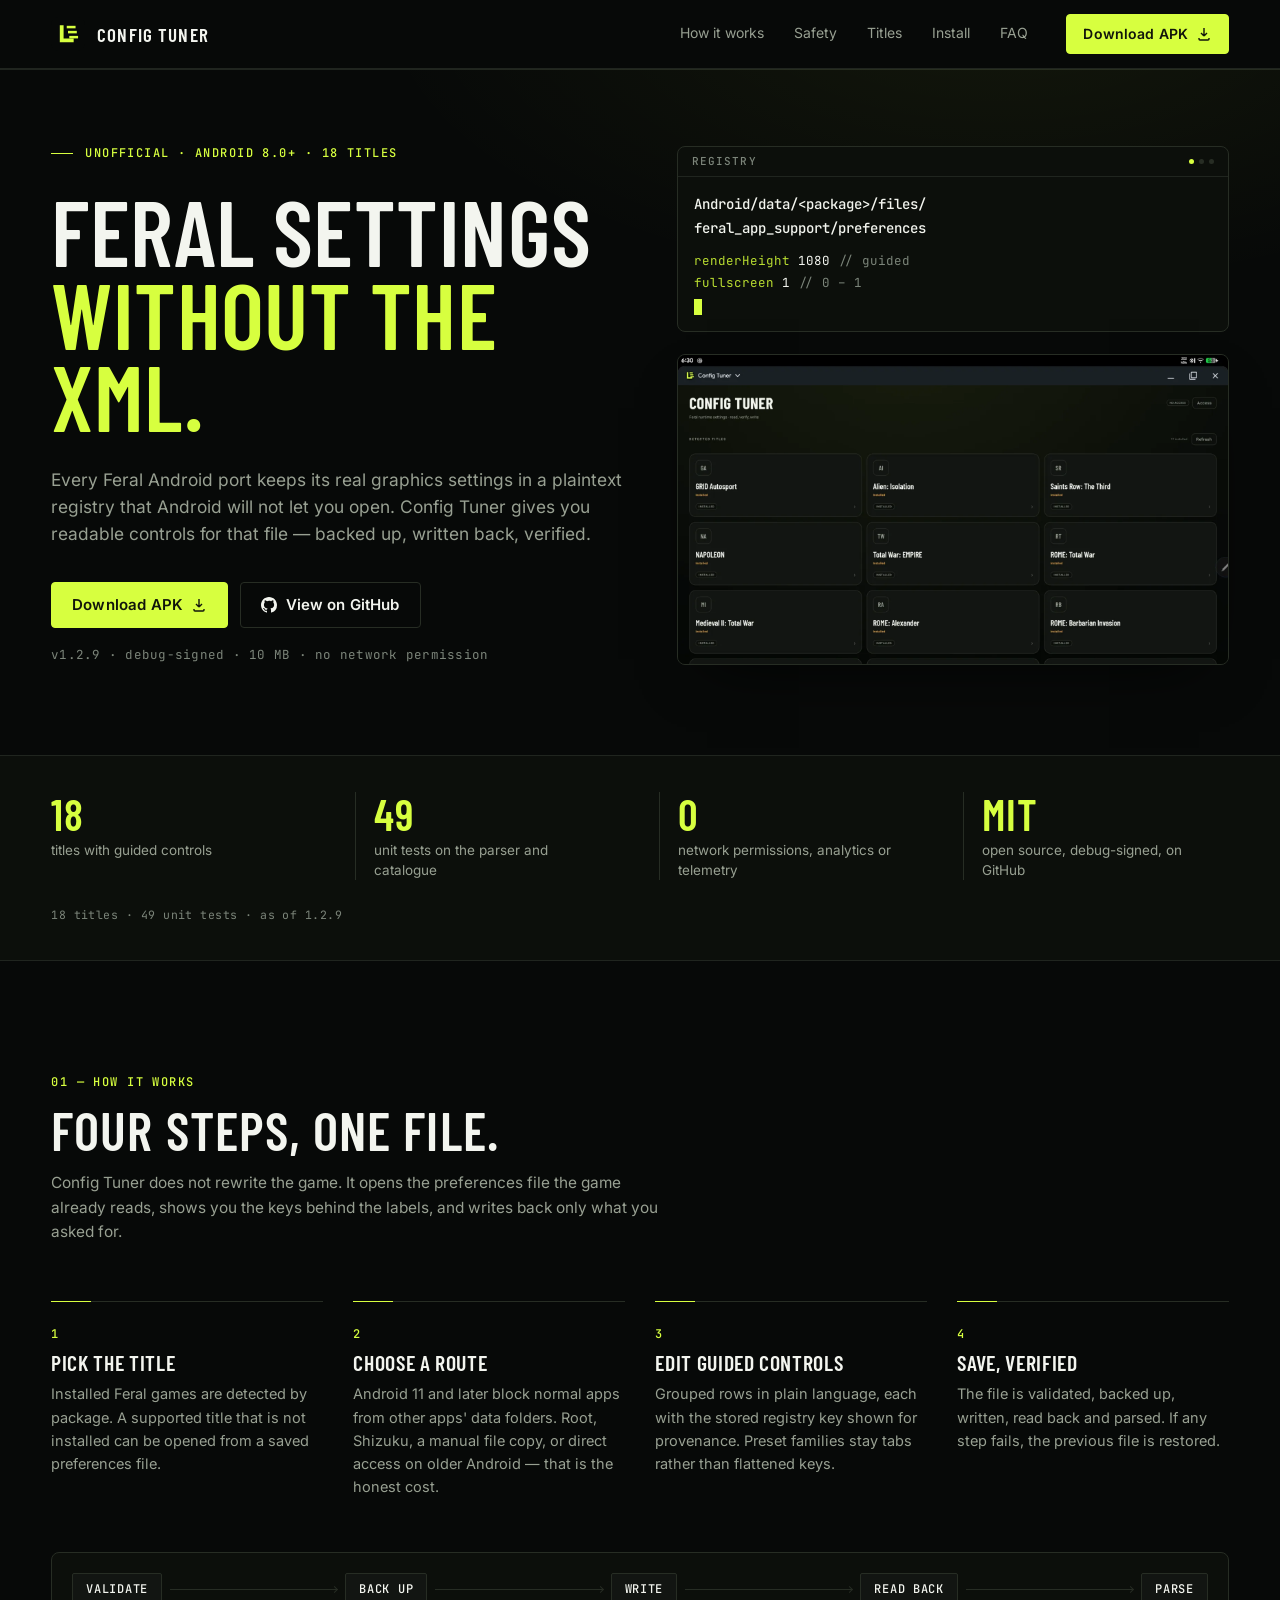
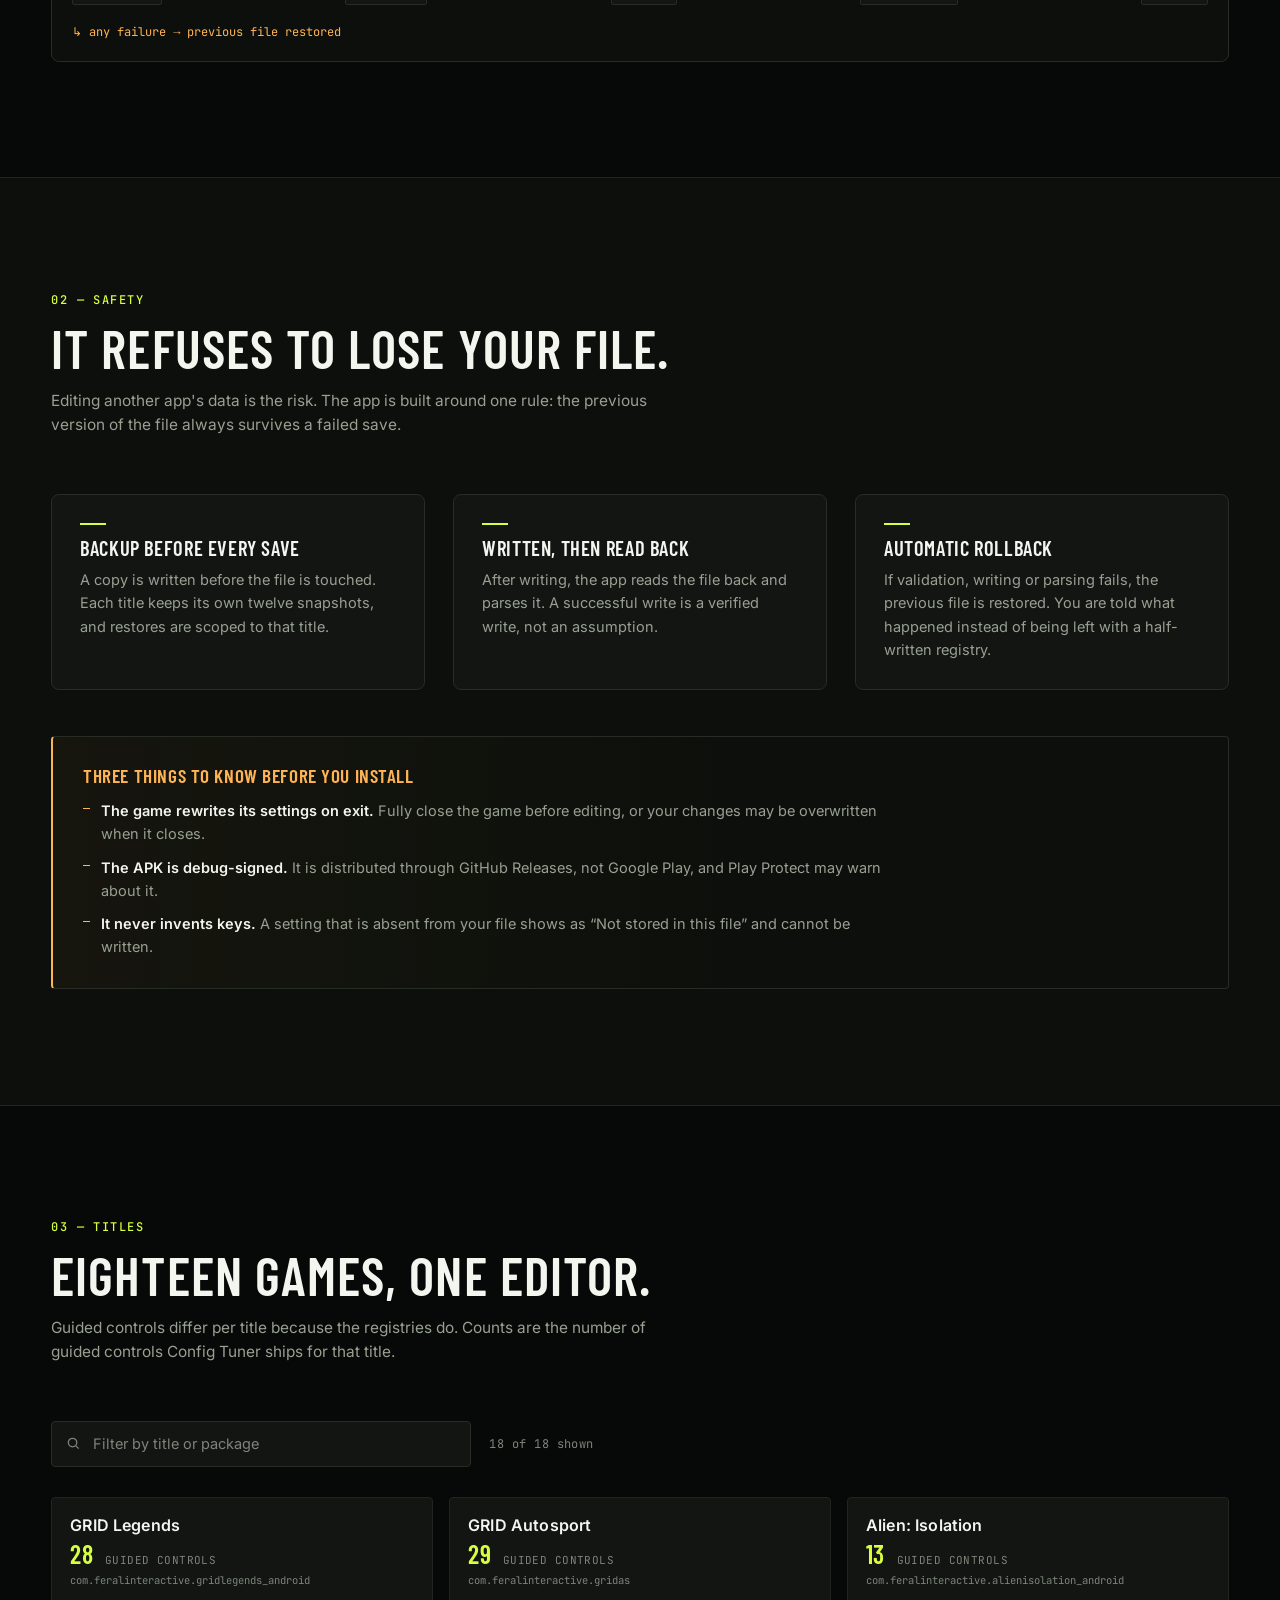
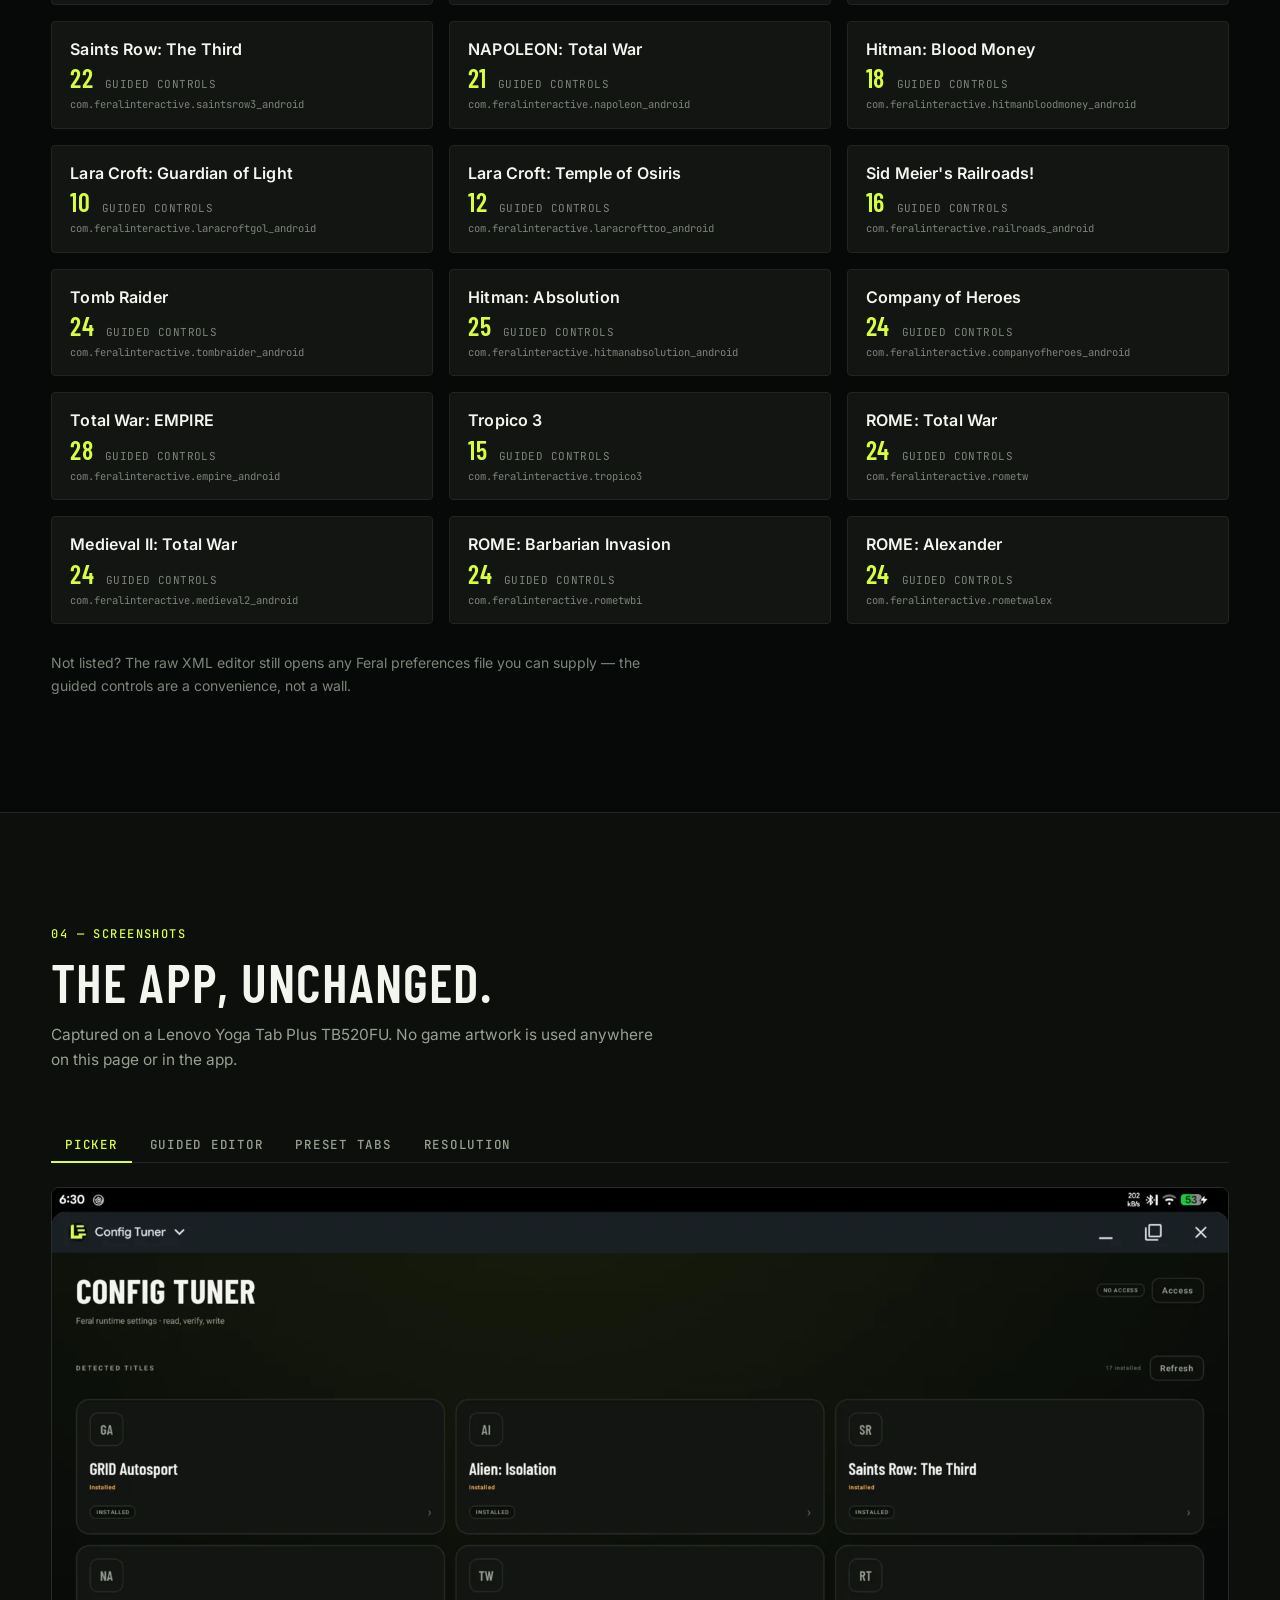
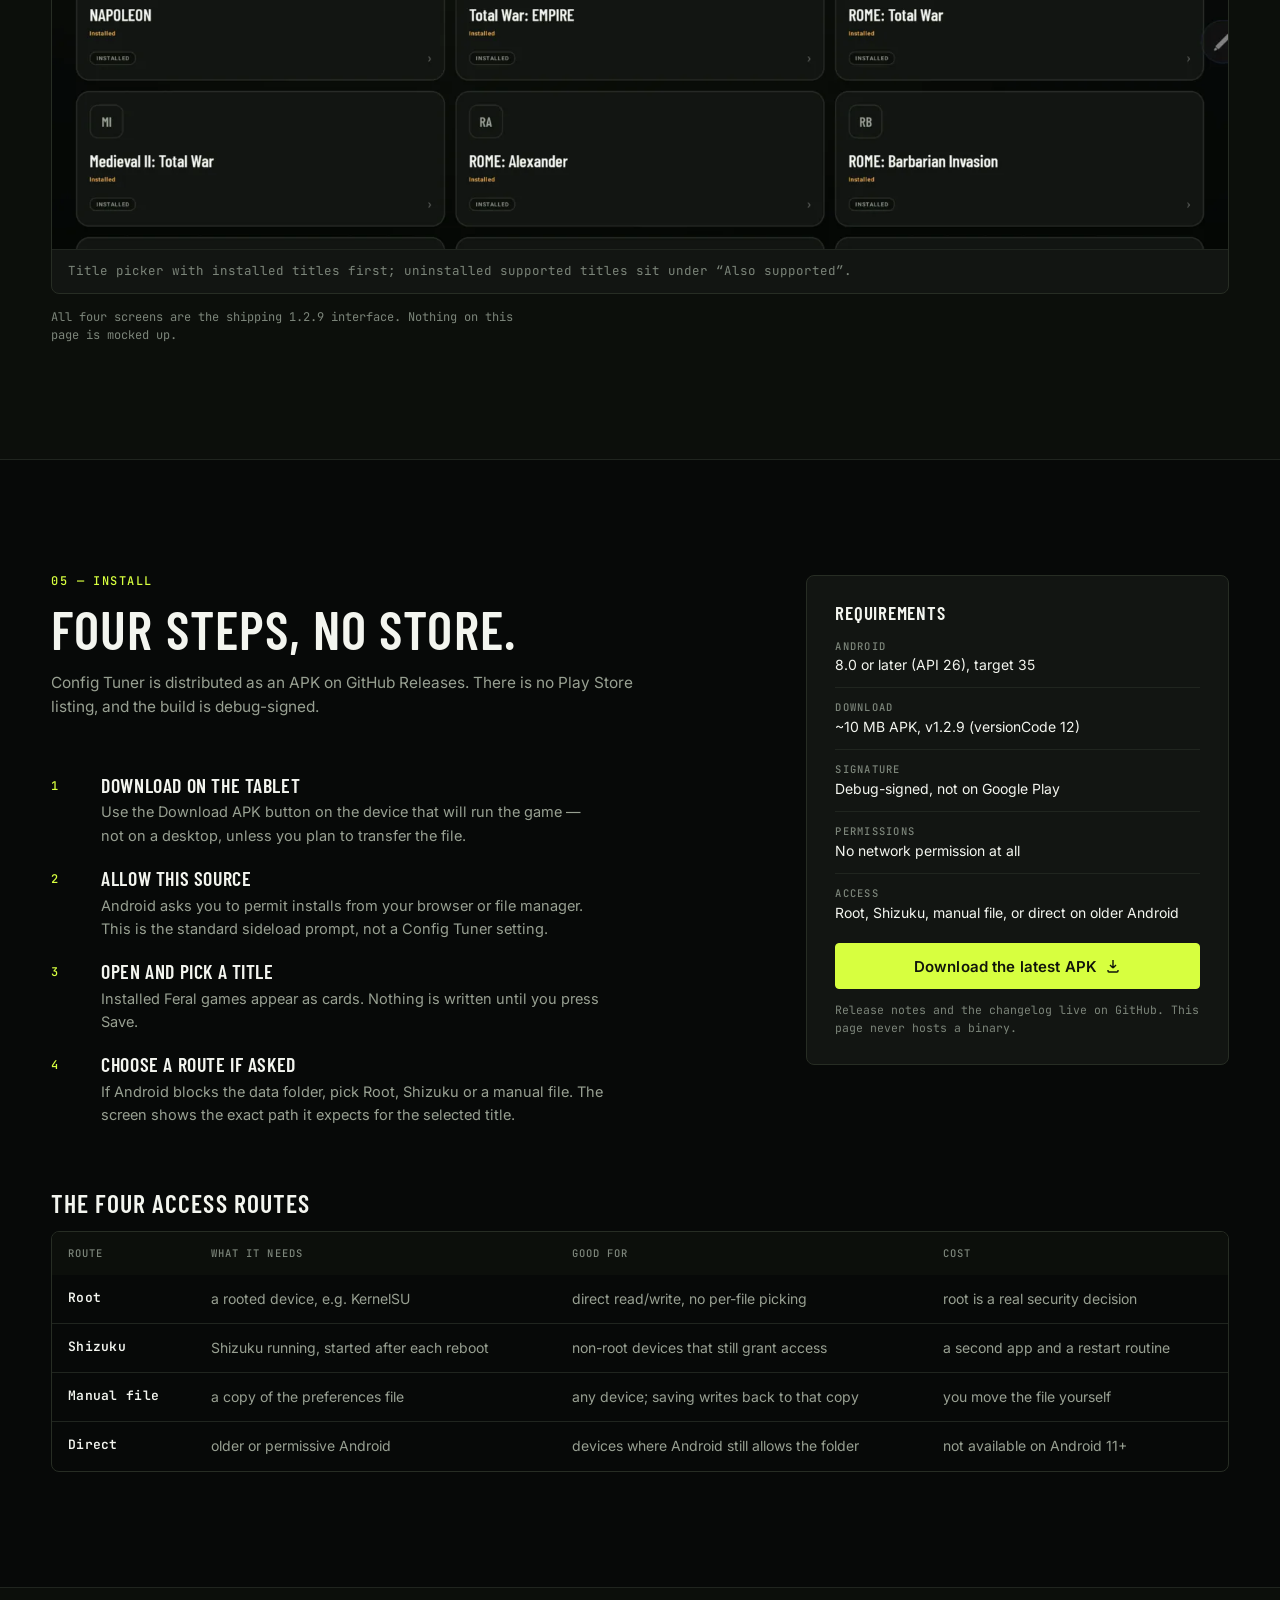
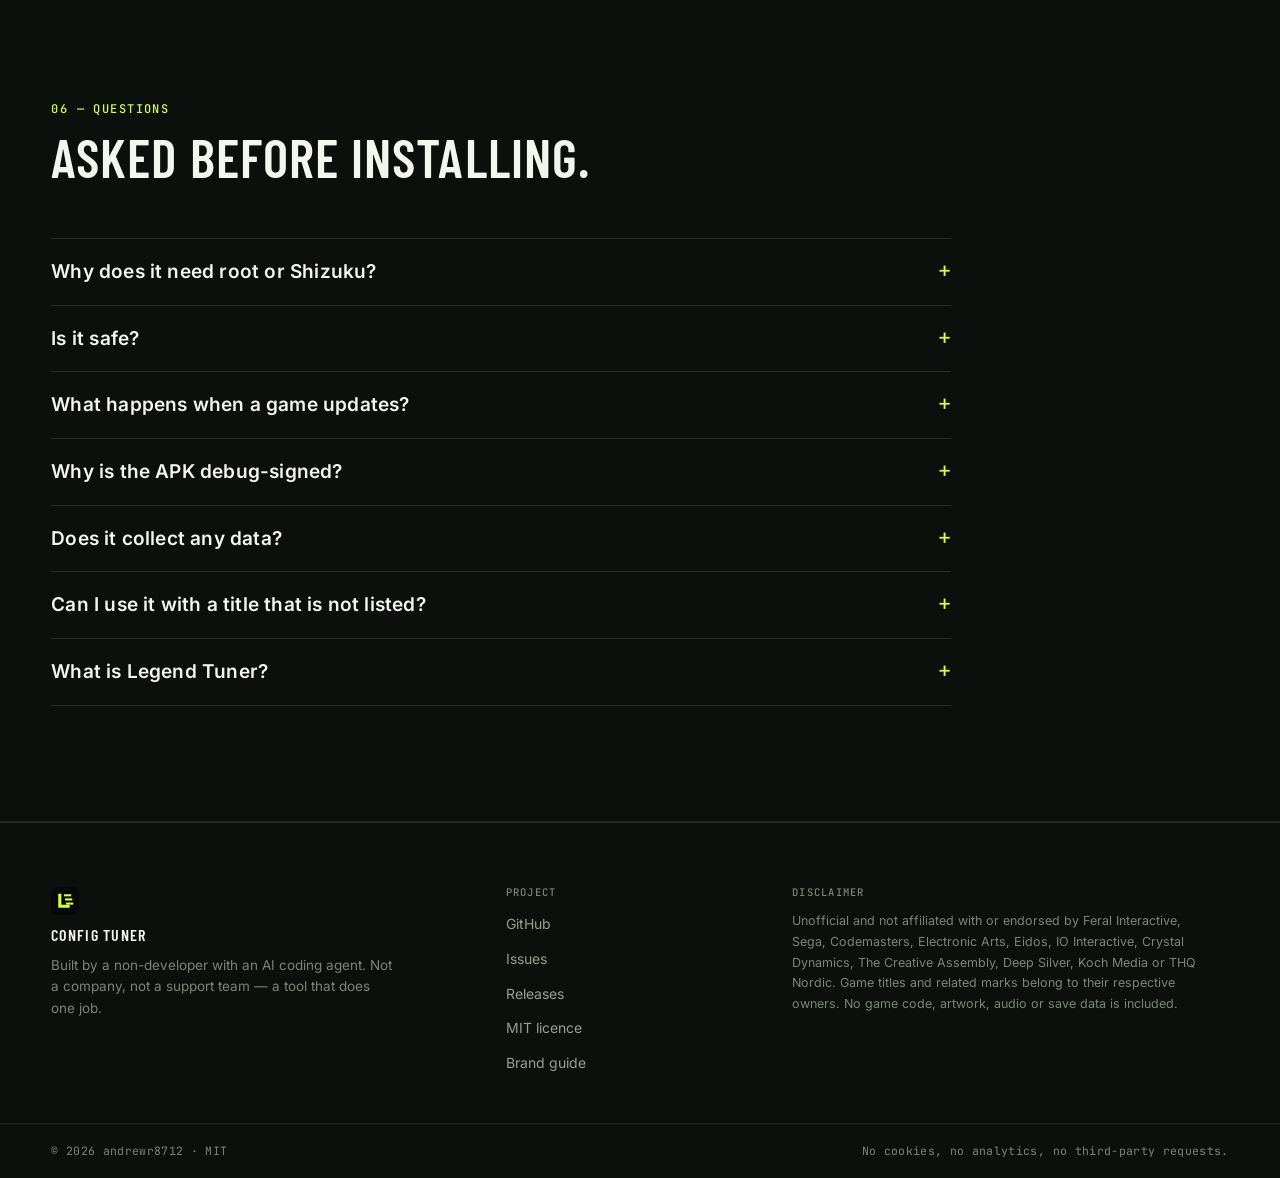
==== docs/website/index.html @ 749c7146 "fix(website): crop the Android taskbar from the picker image - crop the hero and screenshot picker t" ====
<!DOCTYPE html>
<html lang="en" class="no-js">
<head>
<meta charset="utf-8">
<meta name="viewport" content="width=device-width, initial-scale=1">
<title>Config Tuner — Feral settings without the XML</title>
<meta name="description" content="Config Tuner is an unofficial, tablet-first Android app that edits the graphics settings of Feral Interactive's Android ports with guided controls, verified writes and automatic backups. 18 titles. Formerly Legend Tuner.">
<meta name="theme-color" content="#070908">
<meta name="color-scheme" content="dark">
<link rel="canonical" href="https://andrewr8712.github.io/legend-tuner/">

<meta property="og:type" content="website">
<meta property="og:title" content="Config Tuner — Feral settings without the XML">
<meta property="og:description" content="Guided controls for the graphics settings Feral Interactive's Android ports keep in a plaintext registry. Backed up, written back, verified. 18 titles, Android 8.0+, no network permission.">
<meta property="og:url" content="https://andrewr8712.github.io/legend-tuner/">
<meta property="og:site_name" content="Config Tuner">
<meta property="og:image" content="https://andrewr8712.github.io/legend-tuner/assets/brand/social-card.png">
<meta property="og:image:alt" content="Config Tuner: Feral settings without the XML, with the title picker on a tablet.">
<meta property="og:image:width" content="1200">
<meta property="og:image:height" content="630">
<meta name="twitter:card" content="summary_large_image">

<link rel="icon" href="assets/brand/favicon.svg" type="image/svg+xml">
<link rel="icon" href="assets/brand/icon-32.png" sizes="32x32" type="image/png">
<link rel="apple-touch-icon" href="assets/brand/apple-touch-icon.png">
<link rel="manifest" href="site.webmanifest">
<meta name="apple-mobile-web-app-title" content="Config Tuner">

<link rel="preload" href="assets/fonts/barlow-condensed-600.woff2" as="font" type="font/woff2" crossorigin>
<link rel="preload" href="assets/fonts/inter-var.woff2" as="font" type="font/woff2" crossorigin>
<link rel="stylesheet" href="assets/css/site.css">
<script>document.documentElement.classList.replace('no-js','js')</script>
</head>
<body>
<a class="skip" href="#main">Skip to content</a>

<header class="site-head">
  <div class="wrap head-inner">
    <a class="brand" href="#top" aria-label="Config Tuner, back to top">
      <img src="assets/brand/mark.svg" alt="" width="34" height="34">
      <span class="brand-word">Config Tuner</span>
    </a>
    <nav class="site-nav" aria-label="Sections">
      <a href="#how">How it works</a>
      <a href="#safety">Safety</a>
      <a href="#titles">Titles</a>
      <a href="#install">Install</a>
      <a href="#faq">FAQ</a>
    </nav>
    <a class="btn btn-primary btn-sm" href="https://github.com/andrewr8712/legend-tuner/releases/latest">
      Download APK
      <svg class="ico" viewBox="0 0 16 16" aria-hidden="true"><path d="M8 2v8m0 0 3-3m-3 3L5 7M3 12v1a1 1 0 0 0 1 1h8a1 1 0 0 0 1-1v-1" fill="none" stroke="currentColor" stroke-width="1.4"/></svg>
    </a>
  </div>
</header>

<main id="main">

  <!-- 1 · hero -->
  <section class="hero" id="top">
    <div class="wrap hero-grid">
      <div class="hero-copy">
        <p class="kicker">Unofficial · Android 8.0+ · 18 titles</p>
        <h1>Feral settings<br><span class="hl">without the XML.</span></h1>
        <p class="lede">Every Feral Android port keeps its real graphics settings in a plaintext registry
          that Android will not let you open. Config Tuner gives you readable controls for that file —
          backed up, written back, verified.</p>
        <div class="cta-row">
          <a class="btn btn-primary" href="https://github.com/andrewr8712/legend-tuner/releases/latest">
            Download APK
            <svg class="ico" viewBox="0 0 16 16" aria-hidden="true"><path d="M8 2v8m0 0 3-3m-3 3L5 7M3 12v1a1 1 0 0 0 1 1h8a1 1 0 0 0 1-1v-1" fill="none" stroke="currentColor" stroke-width="1.4"/></svg>
          </a>
          <a class="btn btn-ghost" href="https://github.com/andrewr8712/legend-tuner">
            <svg class="ico" viewBox="0 0 16 16" aria-hidden="true" fill="currentColor"><path d="M8 0C3.58 0 0 3.58 0 8c0 3.54 2.29 6.53 5.47 7.59.4.07.55-.17.55-.38 0-.19-.01-.82-.01-1.49-2.01.37-2.53-.49-2.69-.94-.09-.23-.48-.94-.82-1.13-.28-.15-.68-.52-.01-.53.63-.01 1.08.58 1.23.82.72 1.21 1.87.87 2.33.66.07-.52.28-.87.51-1.07-1.78-.2-3.64-.89-3.64-3.95 0-.87.31-1.59.82-2.15-.08-.2-.36-1.02.08-2.12 0 0 .67-.21 2.2.82a7.4 7.4 0 0 1 2-.27c.68 0 1.36.09 2 .27 1.53-1.04 2.2-.82 2.2-.82.44 1.1.16 1.92.08 2.12.51.56.82 1.27.82 2.15 0 3.07-1.87 3.75-3.65 3.95.29.25.54.73.54 1.48 0 1.07-.01 1.93-.01 2.2 0 .21.15.46.55.38A8.01 8.01 0 0 0 16 8c0-4.42-3.58-8-8-8Z"/></svg>
            View on GitHub
          </a>
        </div>
        <p class="hero-note">v1.2.9 · debug-signed · 10 MB · no network permission</p>
      </div>

      <div class="hero-art">
        <div class="term" aria-hidden="true">
          <div class="term-bar"><span>registry</span><span class="dots"><i></i><i></i><i></i></span></div>
          <p class="term-path">Android/data/&lt;package&gt;/files/<br>feral_app_support/preferences</p>
          <p class="term-meta"><span class="tok-key">renderHeight</span> <span class="tok-val">1080</span>
            <span class="tok-comment">// guided</span></p>
          <p class="term-meta"><span class="tok-key">fullscreen</span> <span class="tok-val">1</span>
            <span class="tok-comment">// 0 – 1</span></p>
          <p class="term-caret" aria-hidden="true"></p>
        </div>
        <figure class="picker-frame">
          <picture><source srcset="assets/shots/picker.webp" type="image/webp"><img src="assets/shots/picker.png" width="1600" height="900"
               alt="Config Tuner title picker on a tablet: installed Feral titles as cards, with control counts."></picture>
        </figure>
      </div>
    </div>
  </section>

  <!-- 2 · proof -->
  <section class="proof" id="proof" aria-label="At a glance">
    <div class="wrap proof-inner">
      <dl class="proof-list">
        <div><dt>18</dt><dd>titles with guided controls</dd></div>
        <div><dt>49</dt><dd>unit tests on the parser and catalogue</dd></div>
        <div><dt>0</dt><dd>network permissions, analytics or telemetry</dd></div>
        <div><dt>MIT</dt><dd>open source, debug-signed, on GitHub</dd></div>
      </dl>
      <p class="proof-note">18 titles · 49 unit tests · as of 1.2.9</p>
    </div>
  </section>

  <!-- 3 · how it works -->
  <section class="section" id="how">
    <div class="wrap">
      <header class="sec-head">
        <p class="sec-kicker">01 — How it works</p>
        <h2>Four steps, one file.</h2>
        <p class="sec-lede">Config Tuner does not rewrite the game. It opens the preferences file the
          game already reads, shows you the keys behind the labels, and writes back only what you
          asked for.</p>
      </header>

      <ol class="steps">
        <li>
          <span class="step-no">1</span>
          <h3>Pick the title</h3>
          <p>Installed Feral games are detected by package. A supported title that is not installed can
            be opened from a saved preferences file.</p>
        </li>
        <li>
          <span class="step-no">2</span>
          <h3>Choose a route</h3>
          <p>Android 11 and later block normal apps from other apps' data folders. Root, Shizuku, a
            manual file copy, or direct access on older Android — that is the honest cost.</p>
        </li>
        <li>
          <span class="step-no">3</span>
          <h3>Edit guided controls</h3>
          <p>Grouped rows in plain language, each with the stored registry key shown for provenance.
            Preset families stay tabs rather than flattened keys.</p>
        </li>
        <li>
          <span class="step-no">4</span>
          <h3>Save, verified</h3>
          <p>The file is validated, backed up, written, read back and parsed. If any step fails, the
            previous file is restored.</p>
        </li>
      </ol>

      <div class="pipeline" role="img" aria-label="Save pipeline: validate, back up, write, read back, parse. Any failure restores the backup.">
        <span class="pipe-box">validate</span><span class="pipe-arrow" aria-hidden="true"></span>
        <span class="pipe-box">back up</span><span class="pipe-arrow" aria-hidden="true"></span>
        <span class="pipe-box">write</span><span class="pipe-arrow" aria-hidden="true"></span>
        <span class="pipe-box">read back</span><span class="pipe-arrow" aria-hidden="true"></span>
        <span class="pipe-box">parse</span>
        <span class="pipe-fail">any failure → previous file restored</span>
      </div>
    </div>
  </section>

  <!-- 4 · safety -->
  <section class="section section-alt" id="safety">
    <div class="wrap">
      <header class="sec-head">
        <p class="sec-kicker">02 — Safety</p>
        <h2>It refuses to lose your file.</h2>
        <p class="sec-lede">Editing another app's data is the risk. The app is built around one rule:
          the previous version of the file always survives a failed save.</p>
      </header>

      <div class="cards-3">
        <article class="card">
          <h3>Backup before every save</h3>
          <p>A copy is written before the file is touched. Each title keeps its own twelve snapshots,
            and restores are scoped to that title.</p>
        </article>
        <article class="card">
          <h3>Written, then read back</h3>
          <p>After writing, the app reads the file back and parses it. A successful write is a verified
            write, not an assumption.</p>
        </article>
        <article class="card">
          <h3>Automatic rollback</h3>
          <p>If validation, writing or parsing fails, the previous file is restored. You are told what
            happened instead of being left with a half-written registry.</p>
        </article>
      </div>

      <div class="caveats">
        <h3>Three things to know before you install</h3>
        <ul>
          <li><strong>The game rewrites its settings on exit.</strong> Fully close the game before
            editing, or your changes may be overwritten when it closes.</li>
          <li><strong>The APK is debug-signed.</strong> It is distributed through GitHub Releases, not
            Google Play, and Play Protect may warn about it.</li>
          <li><strong>It never invents keys.</strong> A setting that is absent from your file shows as
            “Not stored in this file” and cannot be written.</li>
        </ul>
      </div>
    </div>
  </section>

  <!-- 5 · titles -->
  <section class="section" id="titles">
    <div class="wrap">
      <header class="sec-head">
        <p class="sec-kicker">03 — Titles</p>
        <h2>Eighteen games, one editor.</h2>
        <p class="sec-lede">Guided controls differ per title because the registries do. Counts are the
          number of guided controls Config Tuner ships for that title.</p>
      </header>

      <div class="filter-row">
        <label class="field">
          <span class="vh">Filter titles</span>
          <svg class="ico" viewBox="0 0 16 16" aria-hidden="true"><circle cx="7" cy="7" r="4.5" fill="none" stroke="currentColor" stroke-width="1.4"/><path d="m10.5 10.5 3 3" stroke="currentColor" stroke-width="1.4" fill="none"/></svg>
          <input id="title-filter" type="search" placeholder="Filter by title or package" autocomplete="off" spellcheck="false">
        </label>
        <p class="filter-count" id="title-count" aria-live="polite">18 of 18 shown</p>
      </div>

      <ul class="title-grid" id="title-list">
        <li class="title-card" data-name="GRID Legends com.feralinteractive.gridlegends_android">
          <span class="tc-name">GRID Legends</span>
          <span class="tc-count">28 <span>guided controls</span></span>
          <code class="tc-pkg">com.feralinteractive.gridlegends_android</code>
        </li>
        <li class="title-card" data-name="GRID Autosport com.feralinteractive.gridas">
          <span class="tc-name">GRID Autosport</span>
          <span class="tc-count">29 <span>guided controls</span></span>
          <code class="tc-pkg">com.feralinteractive.gridas</code>
        </li>
        <li class="title-card" data-name="Alien: Isolation com.feralinteractive.alienisolation_android">
          <span class="tc-name">Alien: Isolation</span>
          <span class="tc-count">13 <span>guided controls</span></span>
          <code class="tc-pkg">com.feralinteractive.alienisolation_android</code>
        </li>
        <li class="title-card" data-name="Saints Row: The Third com.feralinteractive.saintsrow3_android">
          <span class="tc-name">Saints Row: The Third</span>
          <span class="tc-count">22 <span>guided controls</span></span>
          <code class="tc-pkg">com.feralinteractive.saintsrow3_android</code>
        </li>
        <li class="title-card" data-name="NAPOLEON: Total War com.feralinteractive.napoleon_android">
          <span class="tc-name">NAPOLEON: Total War</span>
          <span class="tc-count">21 <span>guided controls</span></span>
          <code class="tc-pkg">com.feralinteractive.napoleon_android</code>
        </li>
        <li class="title-card" data-name="Hitman: Blood Money com.feralinteractive.hitmanbloodmoney_android">
          <span class="tc-name">Hitman: Blood Money</span>
          <span class="tc-count">18 <span>guided controls</span></span>
          <code class="tc-pkg">com.feralinteractive.hitmanbloodmoney_android</code>
        </li>
        <li class="title-card" data-name="Lara Croft: Guardian of Light com.feralinteractive.laracroftgol_android">
          <span class="tc-name">Lara Croft: Guardian of Light</span>
          <span class="tc-count">10 <span>guided controls</span></span>
          <code class="tc-pkg">com.feralinteractive.laracroftgol_android</code>
        </li>
        <li class="title-card" data-name="Lara Croft: Temple of Osiris com.feralinteractive.laracrofttoo_android">
          <span class="tc-name">Lara Croft: Temple of Osiris</span>
          <span class="tc-count">12 <span>guided controls</span></span>
          <code class="tc-pkg">com.feralinteractive.laracrofttoo_android</code>
        </li>
        <li class="title-card" data-name="Sid Meier's Railroads! com.feralinteractive.railroads_android">
          <span class="tc-name">Sid Meier's Railroads!</span>
          <span class="tc-count">16 <span>guided controls</span></span>
          <code class="tc-pkg">com.feralinteractive.railroads_android</code>
        </li>
        <li class="title-card" data-name="Tomb Raider com.feralinteractive.tombraider_android">
          <span class="tc-name">Tomb Raider</span>
          <span class="tc-count">24 <span>guided controls</span></span>
          <code class="tc-pkg">com.feralinteractive.tombraider_android</code>
        </li>
        <li class="title-card" data-name="Hitman: Absolution com.feralinteractive.hitmanabsolution_android">
          <span class="tc-name">Hitman: Absolution</span>
          <span class="tc-count">25 <span>guided controls</span></span>
          <code class="tc-pkg">com.feralinteractive.hitmanabsolution_android</code>
        </li>
        <li class="title-card" data-name="Company of Heroes com.feralinteractive.companyofheroes_android">
          <span class="tc-name">Company of Heroes</span>
          <span class="tc-count">24 <span>guided controls</span></span>
          <code class="tc-pkg">com.feralinteractive.companyofheroes_android</code>
        </li>
        <li class="title-card" data-name="Total War: EMPIRE com.feralinteractive.empire_android">
          <span class="tc-name">Total War: EMPIRE</span>
          <span class="tc-count">28 <span>guided controls</span></span>
          <code class="tc-pkg">com.feralinteractive.empire_android</code>
        </li>
        <li class="title-card" data-name="Tropico 3 com.feralinteractive.tropico3">
          <span class="tc-name">Tropico 3</span>
          <span class="tc-count">15 <span>guided controls</span></span>
          <code class="tc-pkg">com.feralinteractive.tropico3</code>
        </li>
        <li class="title-card" data-name="ROME: Total War com.feralinteractive.rometw">
          <span class="tc-name">ROME: Total War</span>
          <span class="tc-count">24 <span>guided controls</span></span>
          <code class="tc-pkg">com.feralinteractive.rometw</code>
        </li>
        <li class="title-card" data-name="Medieval II: Total War com.feralinteractive.medieval2_android">
          <span class="tc-name">Medieval II: Total War</span>
          <span class="tc-count">24 <span>guided controls</span></span>
          <code class="tc-pkg">com.feralinteractive.medieval2_android</code>
        </li>
        <li class="title-card" data-name="ROME: Barbarian Invasion com.feralinteractive.rometwbi">
          <span class="tc-name">ROME: Barbarian Invasion</span>
          <span class="tc-count">24 <span>guided controls</span></span>
          <code class="tc-pkg">com.feralinteractive.rometwbi</code>
        </li>
        <li class="title-card" data-name="ROME: Alexander com.feralinteractive.rometwalex">
          <span class="tc-name">ROME: Alexander</span>
          <span class="tc-count">24 <span>guided controls</span></span>
          <code class="tc-pkg">com.feralinteractive.rometwalex</code>
        </li>
      </ul>
      <p class="empty-note" id="title-empty" hidden>No title matches that. <button type="button" class="linklike" id="title-reset">Clear the filter</button></p>

      <p class="sec-foot">Not listed? The raw XML editor still opens any Feral preferences file you can
        supply — the guided controls are a convenience, not a wall.</p>
    </div>
  </section>

  <!-- 6 · screenshots -->
  <section class="section section-alt" id="shots">
    <div class="wrap">
      <header class="sec-head">
        <p class="sec-kicker">04 — Screenshots</p>
        <h2>The app, unchanged.</h2>
        <p class="sec-lede">Captured on a Lenovo Yoga Tab Plus TB520FU. No game artwork is used anywhere
          on this page or in the app.</p>
      </header>

      <div class="shot-tabs" role="tablist" aria-label="Screenshots">
        <button type="button" role="tab" id="tab-picker" aria-controls="panel-picker" aria-selected="true">Picker</button>
        <button type="button" role="tab" id="tab-editor" aria-controls="panel-editor" aria-selected="false" tabindex="-1">Guided editor</button>
        <button type="button" role="tab" id="tab-presets" aria-controls="panel-presets" aria-selected="false" tabindex="-1">Preset tabs</button>
        <button type="button" role="tab" id="tab-resolution" aria-controls="panel-resolution" aria-selected="false" tabindex="-1">Resolution</button>
      </div>

      <div class="shot-panels">
        <div class="shot-panel" id="panel-picker" role="tabpanel" aria-labelledby="tab-picker" tabindex="0">
          <figure><picture><source srcset="assets/shots/picker.webp" type="image/webp"><img src="assets/shots/picker.png" width="1600" height="900" loading="lazy" alt="Title picker: installed Feral titles shown as cards with control counts."></picture>
            <figcaption>Title picker with installed titles first; uninstalled supported titles sit under “Also supported”.</figcaption></figure>
        </div>
        <div class="shot-panel" id="panel-editor" role="tabpanel" aria-labelledby="tab-editor" tabindex="0" hidden>
          <figure><picture><source srcset="assets/shots/editor.webp" type="image/webp"><img src="assets/shots/editor.png" width="1600" height="900" loading="lazy" alt="GRID Autosport guided editor with grouped setting cards."></picture>
            <figcaption>Guided editor: grouped cards, plain-language labels, the stored key shown per row.</figcaption></figure>
        </div>
        <div class="shot-panel" id="panel-presets" role="tabpanel" aria-labelledby="tab-presets" tabindex="0" hidden>
          <figure><picture><source srcset="assets/shots/presets.webp" type="image/webp"><img src="assets/shots/presets.png" width="1600" height="900" loading="lazy" alt="Hitman preset tabs, each holding its own block of settings."></picture>
            <figcaption>Preset families as tabs — Hitman's per-preset blocks stay separate rather than flattening.</figcaption></figure>
        </div>
        <div class="shot-panel" id="panel-resolution" role="tabpanel" aria-labelledby="tab-resolution" tabindex="0" hidden>
          <figure><picture><source srcset="assets/shots/resolution.webp" type="image/webp"><img src="assets/shots/resolution.png" width="1600" height="900" loading="lazy" alt="Saints Row resolution and render scale controls."></picture>
            <figcaption>Resolution and render scale use common-value lists, not free-form steppers.</figcaption></figure>
        </div>
      </div>
      <p class="shot-note">All four screens are the shipping 1.2.9 interface. Nothing on this page is mocked up.</p>
    </div>
  </section>

  <!-- 7 · install -->
  <section class="section" id="install">
    <div class="wrap install-grid">
      <div>
        <header class="sec-head">
          <p class="sec-kicker">05 — Install</p>
          <h2>Four steps, no store.</h2>
          <p class="sec-lede">Config Tuner is distributed as an APK on GitHub Releases. There is no
            Play Store listing, and the build is debug-signed.</p>
        </header>

        <ol class="install-steps">
          <li><span class="step-no">1</span><div><h3>Download on the tablet</h3><p>Use the Download APK
            button on the device that will run the game — not on a desktop, unless you plan to transfer
            the file.</p></div></li>
          <li><span class="step-no">2</span><div><h3>Allow this source</h3><p>Android asks you to permit
            installs from your browser or file manager. This is the standard sideload prompt, not a
            Config Tuner setting.</p></div></li>
          <li><span class="step-no">3</span><div><h3>Open and pick a title</h3><p>Installed Feral games
            appear as cards. Nothing is written until you press Save.</p></div></li>
          <li><span class="step-no">4</span><div><h3>Choose a route if asked</h3><p>If Android blocks the
            data folder, pick Root, Shizuku or a manual file. The screen shows the exact path it expects
            for the selected title.</p></div></li>
        </ol>
      </div>

      <aside class="req-panel" aria-label="Requirements and build details">
        <h3>Requirements</h3>
        <dl class="req-list">
          <div><dt>Android</dt><dd>8.0 or later (API 26), target 35</dd></div>
          <div><dt>Download</dt><dd>~10 MB APK, <span class="nowrap">v1.2.9</span> (versionCode 12)</dd></div>
          <div><dt>Signature</dt><dd>Debug-signed, not on Google Play</dd></div>
          <div><dt>Permissions</dt><dd>No network permission at all</dd></div>
          <div><dt>Access</dt><dd>Root, Shizuku, manual file, or direct on older Android</dd></div>
        </dl>
        <a class="btn btn-primary btn-block" href="https://github.com/andrewr8712/legend-tuner/releases/latest">
          Download the latest APK
          <svg class="ico" viewBox="0 0 16 16" aria-hidden="true"><path d="M8 2v8m0 0 3-3m-3 3L5 7M3 12v1a1 1 0 0 0 1 1h8a1 1 0 0 0 1-1v-1" fill="none" stroke="currentColor" stroke-width="1.4"/></svg>
        </a>
        <p class="req-note">Release notes and the changelog live on GitHub. This page never hosts a
          binary.</p>
      </aside>
    </div>

    <div class="wrap">
      <h3 class="routes-title">The four access routes</h3>
      <div class="table-scroll">
        <table class="routes">
          <caption class="vh">Comparison of the four ways Config Tuner can reach the preferences file</caption>
          <thead><tr><th scope="col">Route</th><th scope="col">What it needs</th><th scope="col">Good for</th><th scope="col">Cost</th></tr></thead>
          <tbody>
            <tr><th scope="row">Root</th><td data-label="What it needs">a rooted device, e.g. KernelSU</td><td data-label="Good for">direct read/write, no per-file picking</td><td data-label="Cost">root is a real security decision</td></tr>
            <tr><th scope="row">Shizuku</th><td data-label="What it needs">Shizuku running, started after each reboot</td><td data-label="Good for">non-root devices that still grant access</td><td data-label="Cost">a second app and a restart routine</td></tr>
            <tr><th scope="row">Manual file</th><td data-label="What it needs">a copy of the preferences file</td><td data-label="Good for">any device; saving writes back to that copy</td><td data-label="Cost">you move the file yourself</td></tr>
            <tr><th scope="row">Direct</th><td data-label="What it needs">older or permissive Android</td><td data-label="Good for">devices where Android still allows the folder</td><td data-label="Cost">not available on Android 11+</td></tr>
          </tbody>
        </table>
      </div>
    </div>
  </section>

  <!-- 8 · FAQ -->
  <section class="section section-alt" id="faq">
    <div class="wrap">
      <div class="faq-wrap">
      <header class="sec-head">
        <p class="sec-kicker">06 — Questions</p>
        <h2>Asked before installing.</h2>
      </header>
      <div class="faq">
        <details>
          <summary>Why does it need root or Shizuku?</summary>
          <p>Android 11 and later stop normal apps from reading other apps' <code>Android/data</code>
            folders, which is where every Feral port stores its registry. Root and Shizuku both give the
            app the file access Android otherwise refuses. If neither is available, the manual-file
            route copies the file out and writes it back.</p>
        </details>
        <details>
          <summary>Is it safe?</summary>
          <p>The app never touches anything except the preferences file for the title you selected. It
            backs the file up before writing, verifies the write, and restores the backup if anything
            fails. It has no network permission, so it cannot upload your files. The remaining risk is
            the same as editing the file by hand — which is what it replaces.</p>
        </details>
        <details>
          <summary>What happens when a game updates?</summary>
          <p>The registry schema can change between game versions. The app shows keys that are absent
            from your file as “Not stored in this file” instead of inventing them, and the raw XML
            editor remains available. After a large game update, re-check the settings you rely on.</p>
        </details>
        <details>
          <summary>Why is the APK debug-signed?</summary>
          <p>The project is built and released outside Google Play, so it uses a debug signature rather
            than a Play signing key. Android will warn you, and Play Protect may prompt. The package
            name stays the same between releases so updates install over the previous one.</p>
        </details>
        <details>
          <summary>Does it collect any data?</summary>
          <p>No. The manifest has no network permission, and there is no analytics, telemetry or crash
            reporting. Nothing leaves the device.</p>
        </details>
        <details>
          <summary>Can I use it with a title that is not listed?</summary>
          <p>Open the preferences file with the raw XML editor. Guided controls exist only for the
            eighteen titles the catalogue covers. A game that is not listed may still work through the
            raw editor, and its keys may not be documented.</p>
        </details>
        <details>
          <summary>What is Legend Tuner?</summary>
          <p>Formerly Legend Tuner, which edited GRID Legends only. Version 1.2.x keeps the same package
            identity and adds seventeen more titles.</p>
        </details>
        </div>
      </div>
    </div>
  </section>

</main>

<footer class="site-foot" id="foot">
  <div class="wrap foot-grid">
    <div class="foot-brand">
      <img src="assets/brand/mark.svg" alt="" width="28" height="28">
      <span>Config Tuner</span>
      <p class="foot-note">Built by a non-developer with an AI coding agent. Not a company, not a
        support team — a tool that does one job.</p>
    </div>
    <div class="foot-links">
      <h3>Project</h3>
      <ul>
        <li><a href="https://github.com/andrewr8712/legend-tuner">GitHub</a></li>
        <li><a href="https://github.com/andrewr8712/legend-tuner/issues">Issues</a></li>
        <li><a href="https://github.com/andrewr8712/legend-tuner/releases">Releases</a></li>
        <li><a href="https://github.com/andrewr8712/legend-tuner/blob/main/LICENSE">MIT licence</a></li>
        <li><a href="brand/">Brand guide</a></li>
      </ul>
    </div>
    <div class="foot-legal">
      <h3>Disclaimer</h3>
      <p>Unofficial and not affiliated with or endorsed by Feral Interactive, Sega, Codemasters,
        Electronic Arts, Eidos, IO Interactive, Crystal Dynamics, The Creative Assembly, Deep Silver,
        Koch Media or THQ Nordic. Game titles and related marks belong to their respective owners. No
        game code, artwork, audio or save data is included.</p>
    </div>
  </div>
  <div class="wrap foot-base">
    <p>© 2026 andrewr8712 · MIT</p>
    <p>No cookies, no analytics, no third-party requests.</p>
  </div>
</footer>

<script src="assets/js/site.js" defer></script>
</body>
</html>
---- docs/website/assets/css/site.css ----
/* Config Tuner — site stylesheet
   Tokens follow docs/website/design-tokens.css. Lime is a signal, never body text. */

/* ---------- fonts (self-hosted, latin subset, SIL OFL) ---------- */
@font-face{
  font-family:"Barlow Condensed";font-style:normal;font-weight:600;font-display:swap;
  src:url("../fonts/barlow-condensed-600.woff2") format("woff2");
  unicode-range:U+0000-00FF,U+0131,U+0152-0153,U+02BB-02BC,U+02C6,U+02DA,U+02DC,U+0304,U+0308,U+0329,U+2000-206F,U+20AC,U+2122,U+2191,U+2193,U+2212,U+2215,U+FEFF,U+FFFD;
}
@font-face{
  font-family:"Inter";font-style:normal;font-weight:100 900;font-display:swap;
  src:url("../fonts/inter-var.woff2") format("woff2");
  unicode-range:U+0000-00FF,U+0131,U+0152-0153,U+02BB-02BC,U+02C6,U+02DA,U+02DC,U+0304,U+0308,U+0329,U+2000-206F,U+20AC,U+2122,U+2191,U+2193,U+2212,U+2215,U+FEFF,U+FFFD;
}
@font-face{
  font-family:"JetBrains Mono";font-style:normal;font-weight:100 800;font-display:swap;
  src:url("../fonts/jetbrains-mono-var.woff2") format("woff2");
  unicode-range:U+0000-00FF,U+0131,U+0152-0153,U+02BB-02BC,U+02C6,U+02DA,U+02DC,U+0304,U+0308,U+0329,U+2000-206F,U+20AC,U+2122,U+2191,U+2193,U+2212,U+2215,U+FEFF,U+FFFD;
}

/* ---------- tokens ---------- */
:root{
  --canvas:#070908;
  --panel:#0C0F0B;
  --card:#121512;
  --raised:#171B17;
  --inset:#1D221B;
  --line:#272D24;
  --line-soft:#20251F;
  --ink:#F3F5EF;
  --muted:#98A092;
  --dim:#7C857A;
  --lime:#D7FF3F;
  --lime-dim:#B9DD31;
  --lime-wash:rgba(215,255,63,.08);
  --on-lime:#11150B;
  --amber:#FFB454;
  --red:#FF6259;

  --font-display:"Barlow Condensed",Impact,sans-serif;
  --font-body:"Inter",system-ui,-apple-system,"Segoe UI",sans-serif;
  --font-mono:"JetBrains Mono",ui-monospace,SFMono-Regular,Menlo,monospace;

  --wrap:1280px;
  --pad:clamp(20px,4vw,56px);
  --gap:clamp(16px,2.2vw,28px);
  --sec-y:clamp(64px,9vw,128px);
  --r-sm:2px;
  --r-md:4px;
  --r-lg:8px;
  --dur:.16s;
}

/* ---------- reset / base ---------- */
*,*::before,*::after{box-sizing:border-box}
html{-webkit-text-size-adjust:100%;scroll-behavior:smooth;scroll-padding-top:84px}
@media (prefers-reduced-motion:reduce){html{scroll-behavior:auto}}
body{
  margin:0;background:var(--canvas);color:var(--ink);
  font:400 16px/1.6 var(--font-body);
  -webkit-font-smoothing:antialiased;text-rendering:optimizeLegibility;
  font-feature-settings:"ss01" 1,"cv05" 1;
}
img,svg{display:block;max-width:100%}
img{height:auto}
h1,h2,h3,h4{margin:0;font-family:var(--font-display);font-weight:600;text-transform:uppercase;
  letter-spacing:.02em;line-height:.95;text-wrap:balance}
p{margin:0;max-width:68ch}
a{color:inherit;text-decoration:none}
code{font-family:var(--font-mono);font-size:.86em;color:var(--muted)}
ul,ol{margin:0;padding:0;list-style:none}
dl,dd{margin:0}
button{font:inherit;color:inherit}
::selection{background:var(--lime);color:var(--on-lime)}
:focus-visible{outline:2px solid var(--lime);outline-offset:2px;border-radius:2px}

.wrap{width:100%;max-width:calc(var(--wrap) + var(--pad)*2);margin-inline:auto;padding-inline:var(--pad)}
.vh{position:absolute;width:1px;height:1px;margin:-1px;padding:0;overflow:hidden;clip:rect(0 0 0 0);white-space:nowrap;border:0}
.nowrap{white-space:nowrap}

.skip{position:absolute;left:12px;top:-60px;z-index:100;background:var(--lime);color:var(--on-lime);
  padding:10px 16px;font-weight:600;border-radius:var(--r-sm);transition:top var(--dur)}
.skip:focus{top:12px}

/* ---------- buttons ---------- */
.btn{
  display:inline-flex;align-items:center;gap:.55em;min-height:46px;padding:0 20px;
  border:1px solid var(--line);border-radius:var(--r-md);
  font:600 15px/1 var(--font-body);letter-spacing:.01em;white-space:nowrap;
  transition:background var(--dur),border-color var(--dur),color var(--dur),transform var(--dur);
}
.btn .ico{width:16px;height:16px;flex:none}
.btn-primary{background:var(--lime);border-color:var(--lime);color:var(--on-lime)}
.btn-primary:hover{background:var(--lime-dim);border-color:var(--lime-dim)}
.btn-primary:active{transform:translateY(1px)}
.btn-ghost{background:transparent;color:var(--ink)}
.btn-ghost:hover{border-color:var(--lime);color:var(--lime)}
.btn-sm{min-height:40px;padding:0 16px;font-size:14px}
.btn-block{width:100%;justify-content:center}

/* ---------- header ---------- */
.site-head{
  position:sticky;top:0;z-index:50;background:var(--canvas);
  border-bottom:1px solid var(--line-soft);
}
.head-inner{display:flex;align-items:center;gap:clamp(16px,3vw,40px);min-height:68px}
.brand{display:flex;align-items:center;gap:12px;flex:none}
.brand img{width:34px;height:34px}
.brand-word{
  font:600 19px/1 var(--font-display);text-transform:uppercase;letter-spacing:.06em;
}
.site-nav{display:flex;gap:clamp(14px,2.4vw,30px);margin-inline-start:auto}
.site-nav a{
  font-size:14px;color:var(--muted);padding:6px 0;border-bottom:1px solid transparent;
  transition:color var(--dur),border-color var(--dur);
}
.site-nav a:hover{color:var(--ink);border-bottom-color:var(--lime)}
.site-head .btn{margin-inline-start:auto}
.site-nav + .btn{margin-inline-start:0}

@media (max-width:900px){
  .head-inner{flex-wrap:wrap;row-gap:0;min-height:60px;padding-top:10px;padding-bottom:0}
  .site-nav{order:3;width:100%;margin:0;gap:18px;overflow-x:auto;padding-bottom:12px;
    scrollbar-width:none;-webkit-overflow-scrolling:touch}
  .site-nav::-webkit-scrollbar{display:none}
  .site-nav a{white-space:nowrap;font-size:13px}
  .site-head .btn{margin-inline-start:auto}
}

/* ---------- hero ---------- */
.hero{padding-block:clamp(40px,6vw,84px) clamp(48px,7vw,96px);position:relative;overflow:hidden}
.hero::before{
  content:"";position:absolute;inset:0;pointer-events:none;
  background:
    radial-gradient(900px 420px at 78% -10%,rgba(215,255,63,.06),transparent 70%),
    linear-gradient(var(--line-soft),var(--line-soft)) 0 0/100% 1px no-repeat;
}
.hero-grid{display:grid;grid-template-columns:1.02fr .98fr;gap:clamp(28px,4vw,64px);align-items:center}
.hero-copy{position:relative}
.kicker{
  font:500 12px/1 var(--font-mono);letter-spacing:.12em;text-transform:uppercase;
  color:var(--lime);margin-bottom:clamp(20px,3vw,30px);
}
.kicker::before{content:"";display:inline-block;width:22px;height:1px;background:var(--lime);
  vertical-align:middle;margin-right:12px}
.hero h1{
  font-size:clamp(46px,7.4vw,92px);line-height:.9;letter-spacing:.005em;
  margin-bottom:clamp(20px,2.6vw,30px);
}
.hero h1 .hl{color:var(--lime)}
.lede{font-size:clamp(16px,1.35vw,18.5px);line-height:1.55;color:var(--muted);max-width:52ch}
.cta-row{display:flex;flex-wrap:wrap;gap:12px;margin-top:clamp(24px,3vw,34px)}
.hero-note{
  margin-top:18px;font:400 12.5px/1.5 var(--font-mono);color:var(--dim);letter-spacing:.02em;
}

/* hero art: terminal + picker */
.hero-art{position:relative;display:grid;gap:clamp(14px,1.8vw,22px)}
.term{
  border:1px solid var(--line);border-radius:var(--r-lg);background:var(--panel);
  overflow:hidden;
}
.term-bar{
  display:flex;align-items:center;justify-content:space-between;
  padding:9px 14px;border-bottom:1px solid var(--line-soft);
  font:500 11px/1 var(--font-mono);letter-spacing:.1em;text-transform:uppercase;color:var(--dim);
}
.term-bar .dots{display:flex;gap:5px}
.term-bar .dots i{width:5px;height:5px;border-radius:50%;background:var(--line)}
.term-bar .dots i:first-child{background:var(--lime)}
.term-path{
  font:500 clamp(12px,1.15vw,14px)/1.7 var(--font-mono);color:var(--ink);
  padding:16px 16px 10px;word-break:break-word;
}
.term-meta{
  font:400 12.5px/1.7 var(--font-mono);color:var(--muted);padding:0 16px;
}
.term-meta:first-of-type{margin-top:2px}
.tok-key{color:var(--lime-dim)}
.tok-val{color:var(--ink)}
.tok-comment{color:var(--dim)}
.term-caret{
  margin:6px 16px 16px;width:8px;height:16px;background:var(--lime);
  animation:caret 1.1s steps(1) infinite;
}
@keyframes caret{0%,49%{opacity:1}50%,100%{opacity:0}}

.picker-frame{
  margin:0;border:1px solid var(--line);border-radius:var(--r-lg);overflow:hidden;
  background:var(--card);
  box-shadow:0 24px 60px -30px rgba(0,0,0,.9);
}
.picker-frame img{width:100%;height:auto}

@media (max-width:900px){
  .hero-grid{grid-template-columns:1fr}
  .hero-art{order:2}
  .term{display:none}
  .picker-frame img{max-height:52vh;object-fit:cover;object-position:top}
}
@media (max-width:560px){
  .hero h1{font-size:clamp(40px,11vw,54px)}
  .cta-row .btn{flex:1 1 auto;justify-content:center}
}

/* ---------- proof ---------- */
.proof{border-block:1px solid var(--line-soft);background:var(--panel)}
.proof-inner{padding-block:clamp(24px,3.4vw,36px)}
.proof-list{display:grid;grid-template-columns:repeat(4,1fr);gap:clamp(16px,3vw,40px)}
.proof-list > div{padding-inline-start:18px;border-inline-start:1px solid var(--line)}
.proof-list > div:first-child{padding-inline-start:0;border-inline-start:0}
.proof-list dt{
  font:600 clamp(30px,3.4vw,44px)/1 var(--font-display);letter-spacing:.02em;color:var(--lime);
}
.proof-list dd{margin-top:6px;font-size:13.5px;line-height:1.45;color:var(--muted);max-width:26ch}
.proof-note{
  margin-top:clamp(18px,2.4vw,26px);font:400 11.5px/1.5 var(--font-mono);
  color:var(--dim);letter-spacing:.04em;
}
@media (max-width:760px){
  .proof-list{grid-template-columns:repeat(2,1fr);row-gap:22px}
  .proof-list > div:nth-child(3){padding-inline-start:0;border-inline-start:0}
}

/* ---------- section scaffolding ---------- */
.section{padding-block:var(--sec-y)}
.section-alt{background:var(--panel);border-block:1px solid var(--line-soft)}
.sec-head{max-width:74ch;margin-bottom:clamp(30px,4.4vw,56px)}
.sec-kicker{
  font:500 12px/1 var(--font-mono);letter-spacing:.12em;text-transform:uppercase;
  color:var(--lime);margin-bottom:16px;
}
.sec-head h2{font-size:clamp(32px,4.2vw,56px)}
.sec-lede{margin-top:16px;color:var(--muted);font-size:clamp(15px,1.2vw,17px);line-height:1.6;max-width:62ch}
.sec-foot{margin-top:clamp(20px,3vw,28px);color:var(--dim);font-size:14px;max-width:70ch}

/* ---------- how it works ---------- */
.steps{
  display:grid;grid-template-columns:repeat(4,1fr);gap:clamp(18px,2.4vw,32px);
  counter-reset:step;
}
.steps li{position:relative;padding-top:26px;border-top:1px solid var(--line)}
.steps li::before{
  content:"";position:absolute;top:-1px;left:0;width:40px;height:1px;background:var(--lime);
}
.step-no{
  display:block;font:500 12px/1 var(--font-mono);letter-spacing:.14em;color:var(--lime);
  margin-bottom:12px;
}
.steps h3{font-size:clamp(19px,1.7vw,23px);letter-spacing:.03em;margin-bottom:10px}
.steps p{font-size:14.5px;line-height:1.6;color:var(--muted);max-width:34ch}
@media (max-width:900px){.steps{grid-template-columns:repeat(2,1fr);row-gap:30px}}
@media (max-width:520px){.steps{grid-template-columns:1fr}}

.pipeline{
  display:flex;align-items:center;flex-wrap:wrap;gap:8px;
  margin-top:clamp(34px,4.6vw,54px);padding:20px;border:1px solid var(--line);
  border-radius:var(--r-lg);background:var(--panel);
}
.pipe-box{
  font:500 12px/1 var(--font-mono);letter-spacing:.06em;text-transform:uppercase;
  padding:9px 13px;border:1px solid var(--line);border-radius:var(--r-sm);
  background:var(--card);color:var(--ink);white-space:nowrap;
}
.pipe-box:last-of-type{border-color:var(--lime);color:var(--lime)}
.pipe-arrow{flex:1 1 18px;min-width:18px;height:1px;background:var(--line);position:relative}
.pipe-arrow::after{
  content:"";position:absolute;right:0;top:-2px;width:5px;height:5px;
  border-top:1px solid var(--line);border-right:1px solid var(--line);transform:rotate(45deg);
}
.pipe-fail{
  flex:1 1 100%;margin-top:10px;font:400 12px/1.5 var(--font-mono);color:var(--amber);
}
.pipe-fail::before{content:"↳ ";color:var(--amber)}

/* ---------- safety ---------- */
.cards-3{display:grid;grid-template-columns:repeat(3,1fr);gap:var(--gap)}
.card{
  padding:clamp(20px,2.4vw,28px);border:1px solid var(--line);border-radius:var(--r-lg);
  background:var(--card);
}
.card h3{font-size:clamp(18px,1.6vw,21px);letter-spacing:.03em;margin-bottom:10px;color:var(--ink)}
.card h3::before{
  content:"";display:block;width:26px;height:2px;background:var(--lime);margin-bottom:14px;
}
.card p{font-size:14.5px;line-height:1.6;color:var(--muted)}
@media (max-width:900px){.cards-3{grid-template-columns:1fr}}

.caveats{
  margin-top:clamp(30px,4vw,46px);padding:clamp(20px,2.6vw,30px);
  border:1px solid var(--line);border-left:2px solid var(--amber);border-radius:var(--r-md);
  background:linear-gradient(90deg,rgba(255,180,84,.04),transparent 60%);
}
.caveats h3{font-size:clamp(17px,1.5vw,20px);letter-spacing:.03em;color:var(--amber);margin-bottom:14px}
.caveats ul{display:grid;gap:10px;max-width:80ch}
.caveats li{position:relative;padding-left:18px;font-size:14.5px;line-height:1.6;color:var(--muted)}
.caveats li::before{content:"";position:absolute;left:0;top:.62em;width:7px;height:1px;background:var(--amber)}
.caveats strong{color:var(--ink);font-weight:600}

/* ---------- titles ---------- */
.filter-row{
  display:flex;align-items:center;gap:18px;flex-wrap:wrap;margin-bottom:clamp(20px,3vw,30px);
}
.field{
  display:flex;align-items:center;gap:10px;flex:1 1 320px;max-width:420px;
  padding:0 14px;min-height:46px;border:1px solid var(--line);border-radius:var(--r-md);
  background:var(--card);transition:border-color var(--dur);
}
.field:focus-within{border-color:var(--lime)}
.field .ico{width:15px;height:15px;color:var(--dim);flex:none}
.field input{
  flex:1;background:none;border:0;outline:none;color:var(--ink);
  font:400 14.5px/1 var(--font-body);min-width:0;padding-block:12px;
}
.field input::placeholder{color:var(--dim)}
.field input::-webkit-search-cancel-button{filter:invert(.4)}
.filter-count{font:400 12px/1.4 var(--font-mono);color:var(--dim);letter-spacing:.04em}

.title-grid{
  display:grid;grid-template-columns:repeat(3,1fr);gap:clamp(10px,1.4vw,16px);
}
.title-card{
  display:flex;flex-direction:column;gap:6px;
  padding:18px 18px 16px;border:1px solid var(--line-soft);border-radius:var(--r-md);
  background:var(--card);
  transition:border-color var(--dur),transform var(--dur),background var(--dur);
}
.title-card:hover{border-color:var(--line);background:var(--raised);transform:translateY(-1px)}
.tc-name{font:600 16px/1.2 var(--font-body);letter-spacing:.01em;color:var(--ink)}
.tc-count{
  font:600 26px/1 var(--font-display);letter-spacing:.02em;color:var(--lime);
}
.tc-count span{
  font:400 11px/1 var(--font-mono);letter-spacing:.04em;color:var(--dim);
  text-transform:uppercase;margin-left:6px;
}
.tc-pkg{
  margin-top:auto;font-size:10.5px;line-height:1.4;color:var(--dim);
  overflow:hidden;text-overflow:ellipsis;white-space:nowrap;
}
.title-card[hidden]{display:none}
.empty-note{margin-top:18px;color:var(--muted);font-size:14.5px}
.linklike{
  background:none;border:0;padding:0;color:var(--lime);font:inherit;cursor:pointer;
  border-bottom:1px solid rgba(215,255,63,.4);
}
@media (max-width:900px){.title-grid{grid-template-columns:repeat(2,1fr)}}
@media (max-width:480px){.title-grid{grid-template-columns:1fr}}

/* ---------- screenshots ---------- */
.shot-tabs{display:flex;gap:4px;flex-wrap:wrap;margin-bottom:clamp(16px,2.2vw,24px);
  border-bottom:1px solid var(--line-soft);padding-bottom:0}
.shot-tabs button{
  appearance:none;background:none;border:0;border-bottom:2px solid transparent;
  padding:10px 14px;margin-bottom:-1px;cursor:pointer;
  font:500 12.5px/1 var(--font-mono);letter-spacing:.06em;text-transform:uppercase;color:var(--muted);
  transition:color var(--dur),border-color var(--dur);
}
.shot-tabs button:hover{color:var(--ink)}
.shot-tabs button[aria-selected="true"]{color:var(--lime);border-bottom-color:var(--lime)}
.shot-panel{border:1px solid var(--line);border-radius:var(--r-lg);overflow:hidden;
  background:var(--card)}
.shot-panel figure{margin:0}
.shot-panel[hidden]{display:none}
.shot-panel img{width:100%;height:auto;max-height:78vh;object-fit:contain;background:var(--canvas)}
.shot-panel figcaption{
  padding:12px 16px;border-top:1px solid var(--line-soft);
  font:400 12.5px/1.5 var(--font-mono);color:var(--dim);
}
.shot-note{margin-top:14px;font:400 12px/1.5 var(--font-mono);color:var(--dim)}
.no-js .shot-tabs{display:none}
.no-js .shot-panel[hidden]{display:block}
.no-js .shot-panel + .shot-panel{margin-top:16px}

/* ---------- install ---------- */
.install-grid{display:grid;grid-template-columns:1.25fr .75fr;gap:clamp(28px,4vw,64px);
  align-items:start}
.install-steps{display:grid;gap:22px}
.install-steps li{display:grid;grid-template-columns:34px 1fr;gap:16px;align-items:start}
.install-steps .step-no{margin:4px 0 0}
.install-steps h3{font-size:clamp(18px,1.55vw,21px);letter-spacing:.03em;margin-bottom:6px}
.install-steps p{font-size:14.5px;line-height:1.6;color:var(--muted);max-width:56ch}

.req-panel{
  border:1px solid var(--line);border-radius:var(--r-lg);background:var(--card);
  padding:clamp(20px,2.6vw,28px);position:sticky;top:96px;
}
.req-panel h3{font-size:19px;letter-spacing:.04em;margin-bottom:16px}
.req-list{display:grid;gap:12px;margin-bottom:20px}
.req-list > div{display:grid;gap:2px;padding-bottom:12px;border-bottom:1px solid var(--line-soft)}
.req-list > div:last-child{border-bottom:0;padding-bottom:0}
.req-list dt{font:500 10.5px/1.4 var(--font-mono);letter-spacing:.12em;text-transform:uppercase;
  color:var(--dim)}
.req-list dd{font-size:14px;line-height:1.45;color:var(--ink)}
.req-note{margin-top:12px;font:400 11.5px/1.5 var(--font-mono);color:var(--dim)}
@media (max-width:900px){
  .install-grid{grid-template-columns:1fr}
  .req-panel{position:static}
}

.routes-title{margin-top:clamp(40px,5vw,64px);font-size:clamp(20px,2vw,26px);letter-spacing:.04em;
  margin-bottom:16px}
.table-scroll{overflow-x:auto;border:1px solid var(--line);border-radius:var(--r-lg)}
.routes{width:100%;border-collapse:collapse;min-width:620px;font-size:14px}
.routes th,.routes td{text-align:left;padding:14px 16px;border-bottom:1px solid var(--line-soft);
  vertical-align:top;line-height:1.45}
.routes thead th{
  font:500 10.5px/1.4 var(--font-mono);letter-spacing:.1em;text-transform:uppercase;
  color:var(--dim);background:var(--panel);
}
.routes tbody th{font:600 13px/1.4 var(--font-mono);letter-spacing:.02em;color:var(--ink);
  white-space:nowrap}
.routes td{color:var(--muted)}
.routes tr:last-child th,.routes tr:last-child td{border-bottom:0}

@media (max-width:760px){
  .table-scroll{overflow:visible;border:0}
  .routes{display:block;min-width:0}
  .routes thead{display:none}
  .routes tbody{display:grid;gap:10px}
  .routes tr{display:block;padding:16px 18px;border:1px solid var(--line);
    border-radius:var(--r-md);background:var(--card)}
  .routes tbody th{display:block;padding:0 0 10px;border:0;font-size:15px}
  .routes td{display:grid;grid-template-columns:96px 1fr;gap:10px;padding:0 0 9px;border:0;
    line-height:1.5}
  .routes td::before{
    content:attr(data-label);font:500 10px/1.9 var(--font-mono);letter-spacing:.1em;
    text-transform:uppercase;color:var(--dim);
  }
  .routes td:last-child{padding-bottom:0}
}

/* ---------- faq ---------- */
.faq-wrap{max-width:900px}
.faq{display:grid;gap:0;border-top:1px solid var(--line)}
.faq details{border-bottom:1px solid var(--line)}
.faq summary{
  display:flex;align-items:baseline;justify-content:space-between;gap:20px;cursor:pointer;
  padding:20px 0;list-style:none;
  font:600 clamp(16px,1.5vw,19px)/1.35 var(--font-body);letter-spacing:.01em;color:var(--ink);
  transition:color var(--dur);
}
.faq summary::-webkit-details-marker{display:none}
.faq summary::after{
  content:"+";font:400 22px/1 var(--font-mono);color:var(--lime);flex:none;
  transition:transform var(--dur);
}
.faq details[open] summary::after{content:"–"}
.faq summary:hover{color:var(--lime)}
.faq details p{padding:0 0 22px;font-size:14.5px;line-height:1.65;color:var(--muted);max-width:72ch}

/* ---------- footer ---------- */
.site-foot{border-top:1px solid var(--line);background:var(--panel);padding-block:clamp(40px,5vw,64px) 0}
.foot-grid{display:grid;grid-template-columns:1.2fr .7fr 1.3fr;gap:clamp(24px,4vw,56px)}
.foot-brand{display:grid;align-content:start;gap:12px}
.foot-brand img{width:28px;height:28px}
.foot-brand > span{font:600 16px/1 var(--font-display);text-transform:uppercase;letter-spacing:.08em}
.foot-note{font-size:13.5px;line-height:1.6;color:var(--dim);max-width:38ch}
.site-foot h3{
  font:500 10.5px/1 var(--font-mono);letter-spacing:.12em;text-transform:uppercase;
  color:var(--dim);margin-bottom:14px;
}
.foot-links ul{display:grid;gap:9px}
.foot-links a{font-size:14px;color:var(--muted);border-bottom:1px solid transparent;
  transition:color var(--dur),border-color var(--dur)}
.foot-links a:hover{color:var(--ink);border-bottom-color:var(--lime)}
.foot-legal p{font-size:12.5px;line-height:1.65;color:var(--dim);max-width:52ch}
.foot-base{
  display:flex;flex-wrap:wrap;justify-content:space-between;gap:10px;
  margin-top:clamp(32px,4vw,48px);padding-block:18px;border-top:1px solid var(--line-soft);
  font:400 11.5px/1.5 var(--font-mono);color:var(--dim);letter-spacing:.03em;
}
@media (max-width:820px){
  .foot-grid{grid-template-columns:1fr 1fr}
  .foot-legal{grid-column:1/-1}
}
@media (max-width:520px){.foot-grid{grid-template-columns:1fr}}

/* ---------- restrained motion ---------- */
@media (prefers-reduced-motion:no-preference){
  .reveal{opacity:0;transform:translateY(10px);transition:opacity .5s ease-out,transform .5s ease-out}
  .reveal.is-in{opacity:1;transform:none}
  .steps li:nth-child(2).reveal{transition-delay:.06s}
  .steps li:nth-child(3).reveal{transition-delay:.12s}
  .steps li:nth-child(4).reveal{transition-delay:.18s}
  .card:nth-child(2).reveal{transition-delay:.07s}
  .card:nth-child(3).reveal{transition-delay:.14s}
}
@media (prefers-reduced-motion:reduce){
  .term-caret{animation:none;opacity:1}
  *{scroll-behavior:auto !important}
}

/* ---------- print ---------- */
@media print{
  .site-head,.site-foot,.hero-art,.shot-tabs{display:none}
  body{background:#fff;color:#000}
}

/* ---------- 404 ---------- */
.pad-404{padding-block:clamp(60px,11vw,140px)}
.h-404{font-size:clamp(40px,7vw,84px);margin-bottom:20px}
.pad-404 .sec-lede{max-width:52ch}
.pad-404 .cta-row{margin-top:28px}

/* pictures render like their img */
picture{display:block}
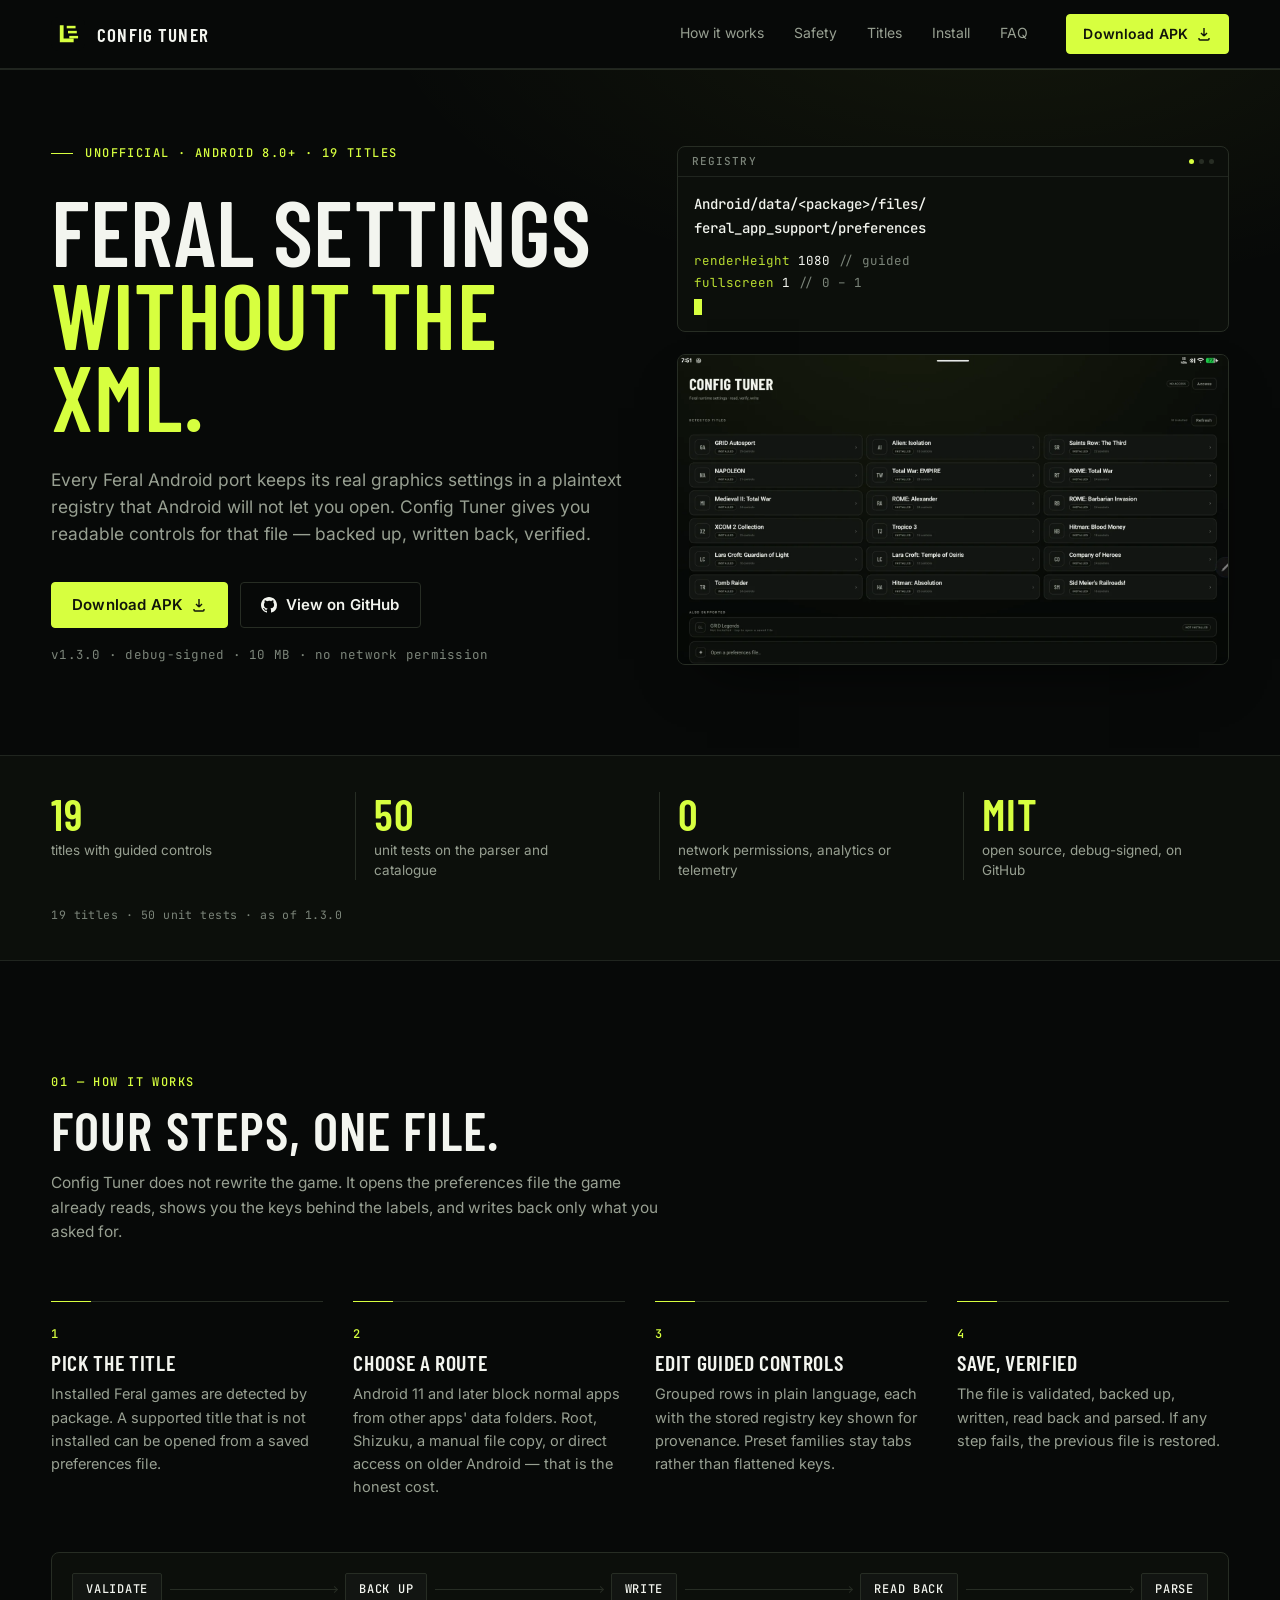
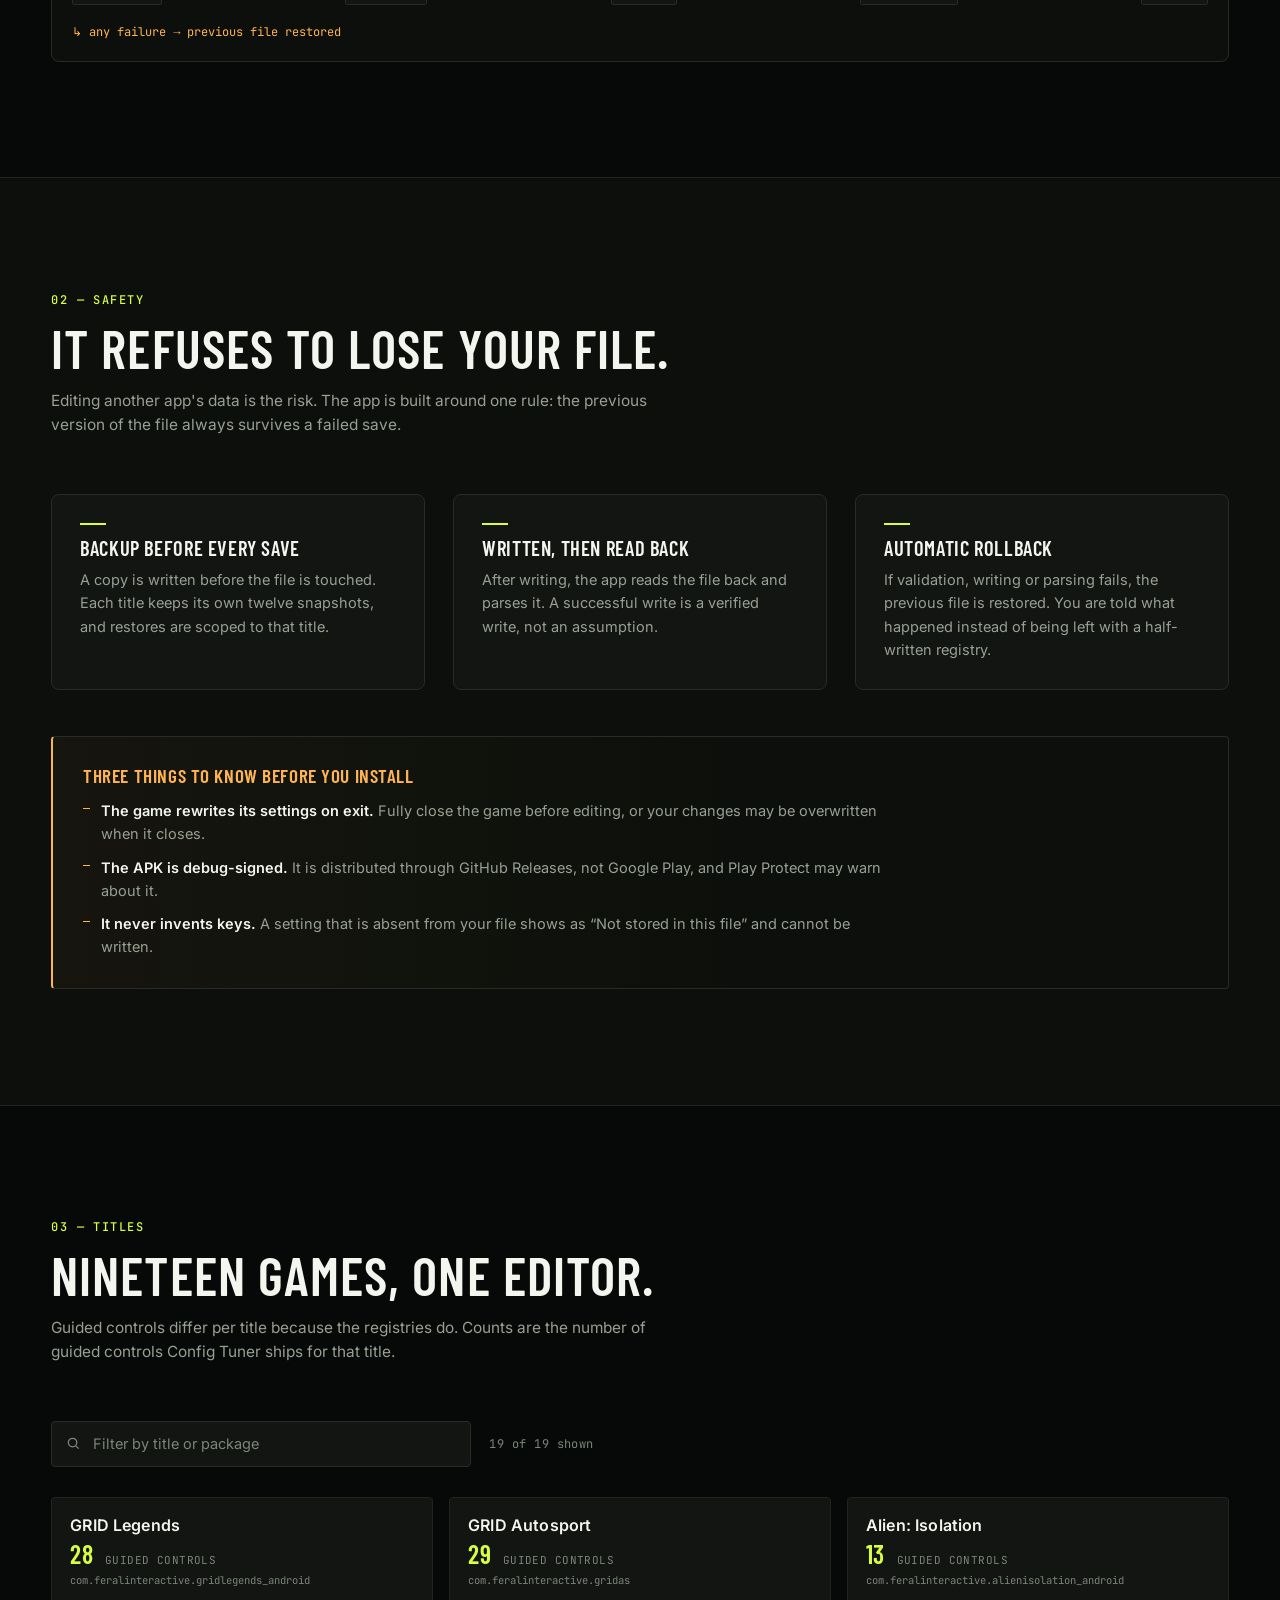
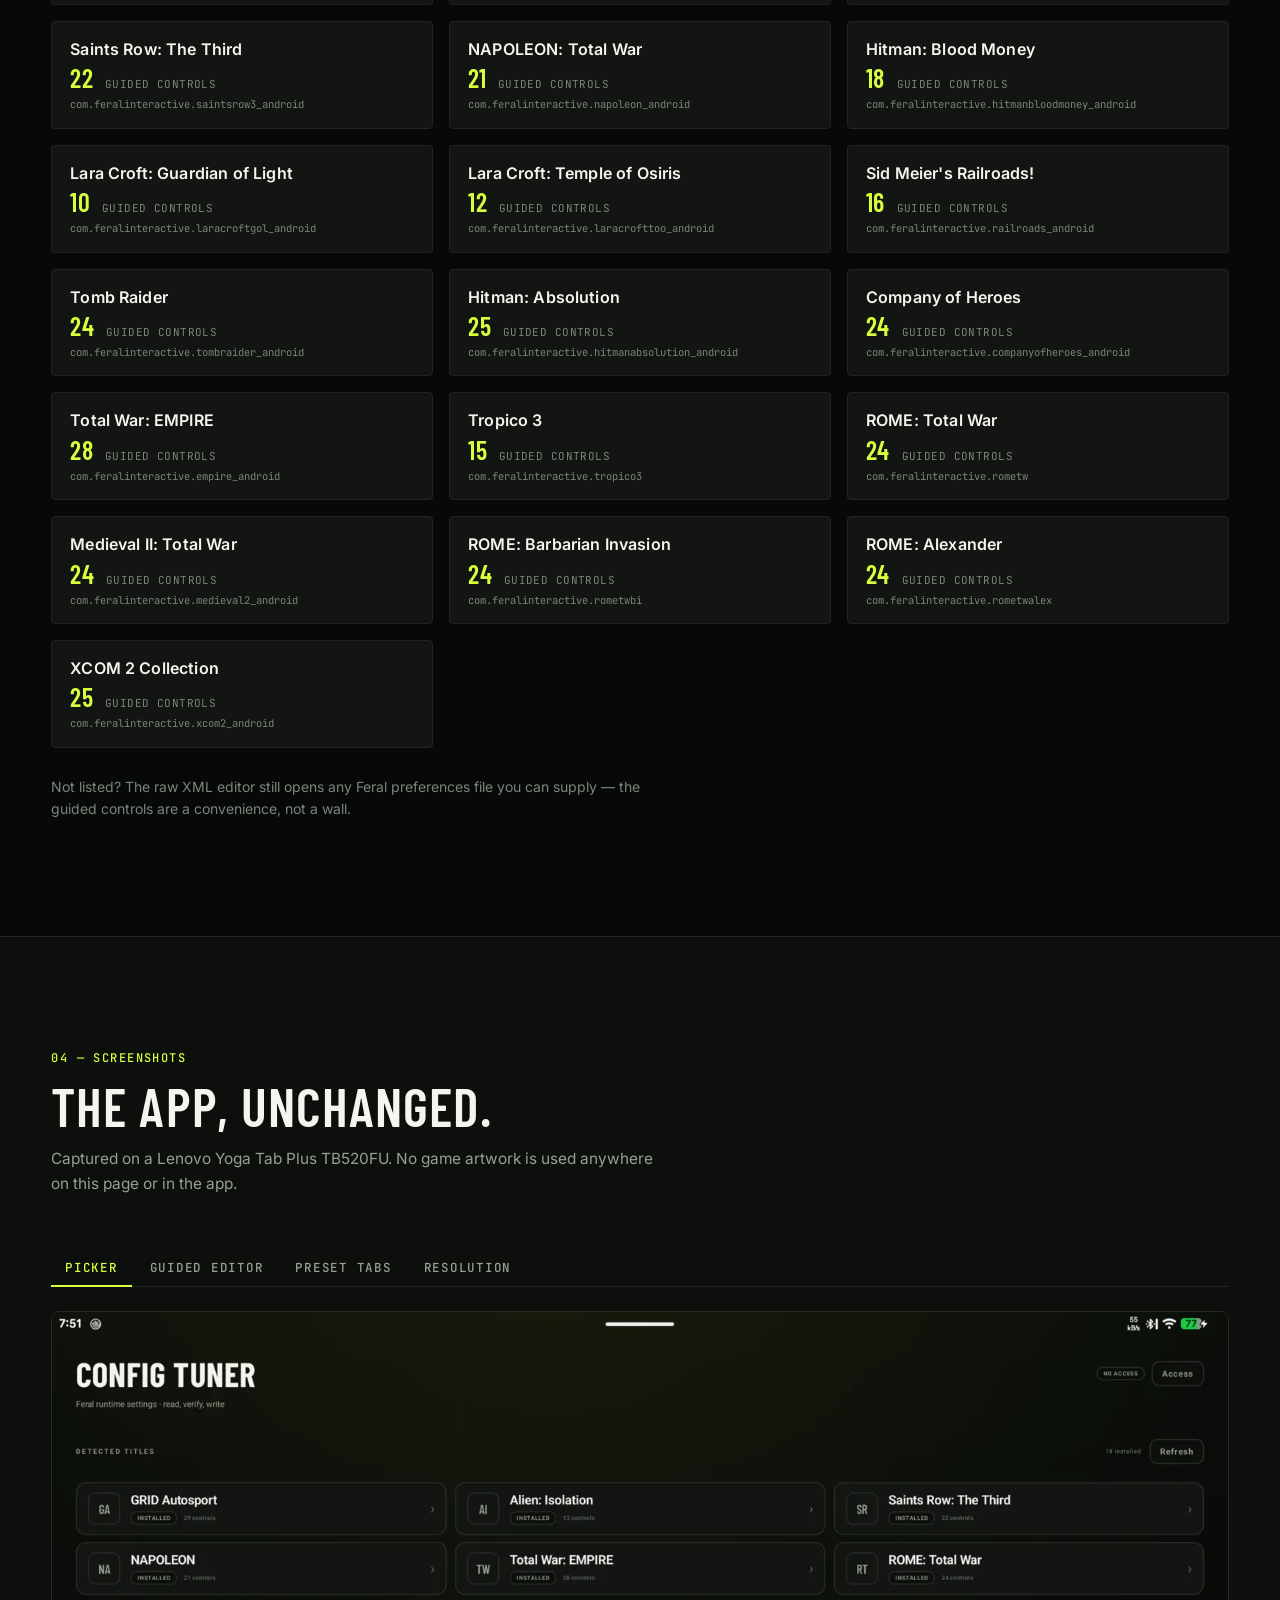
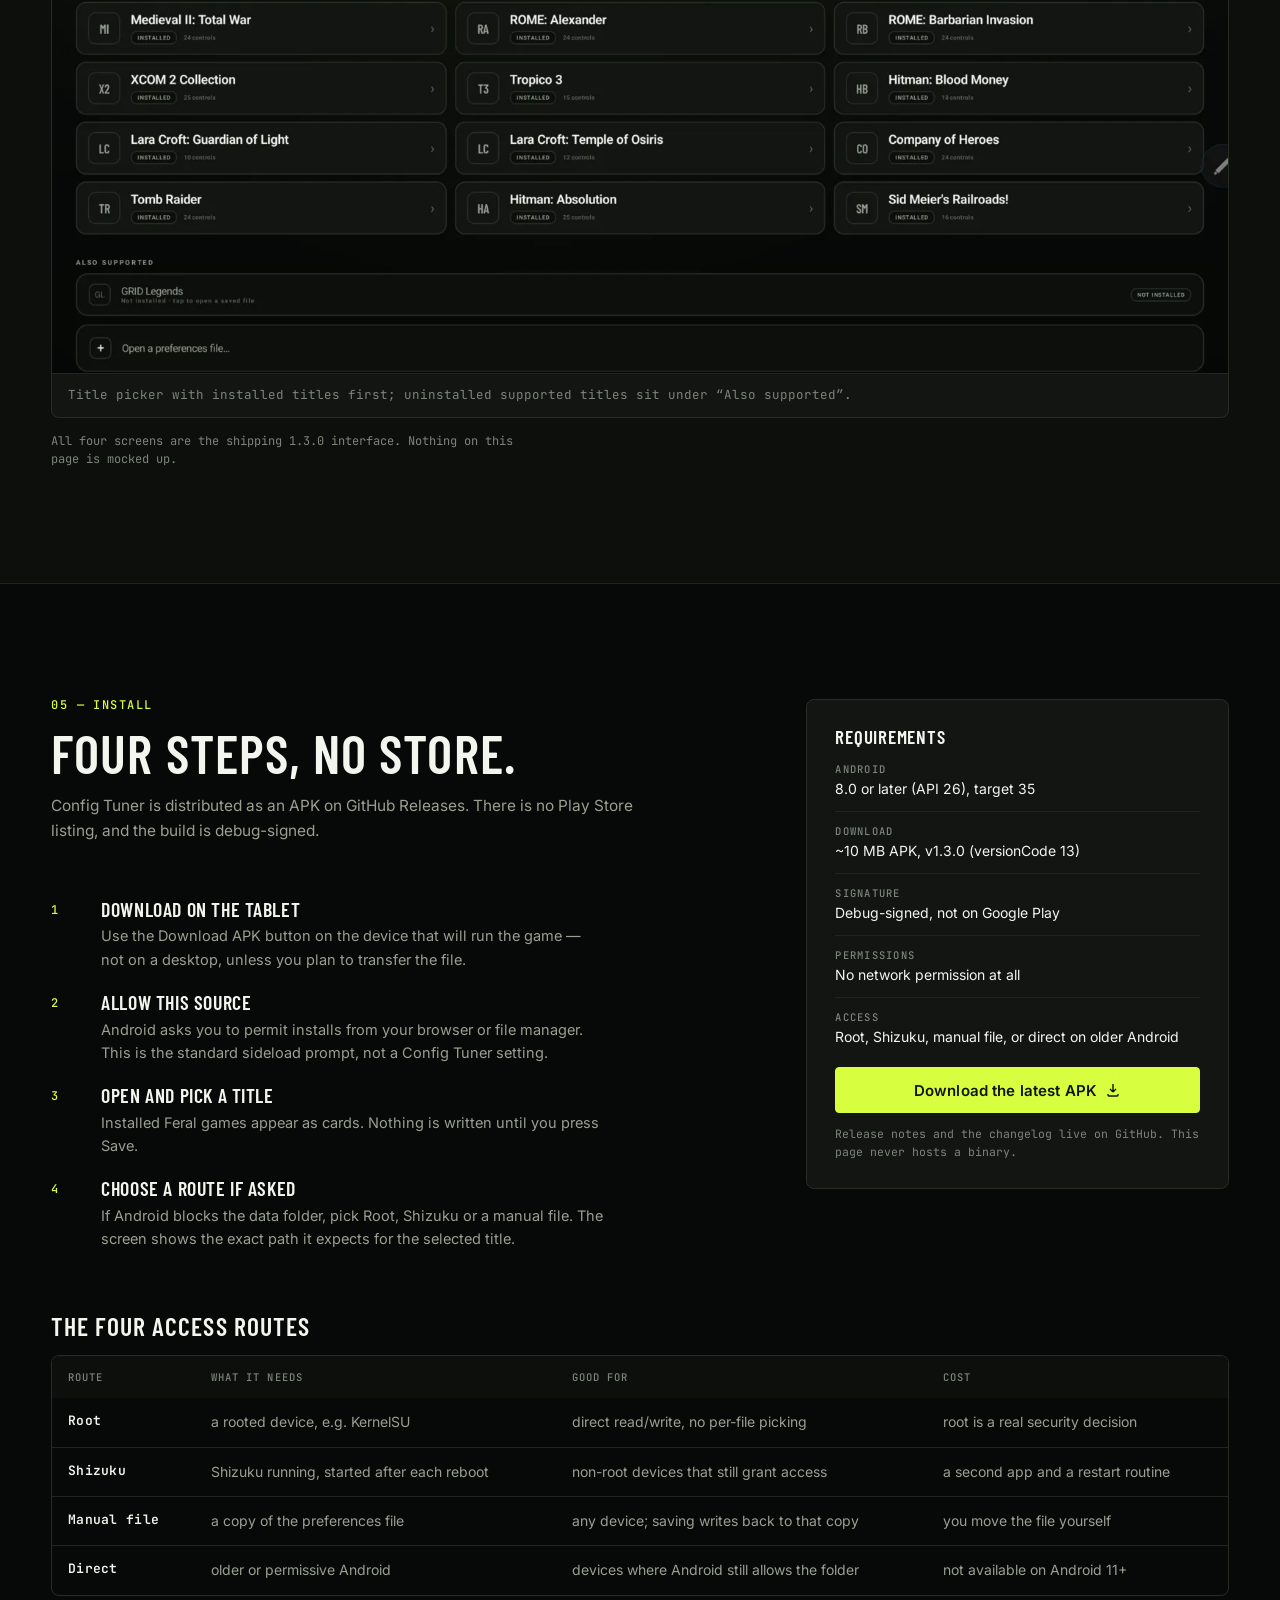
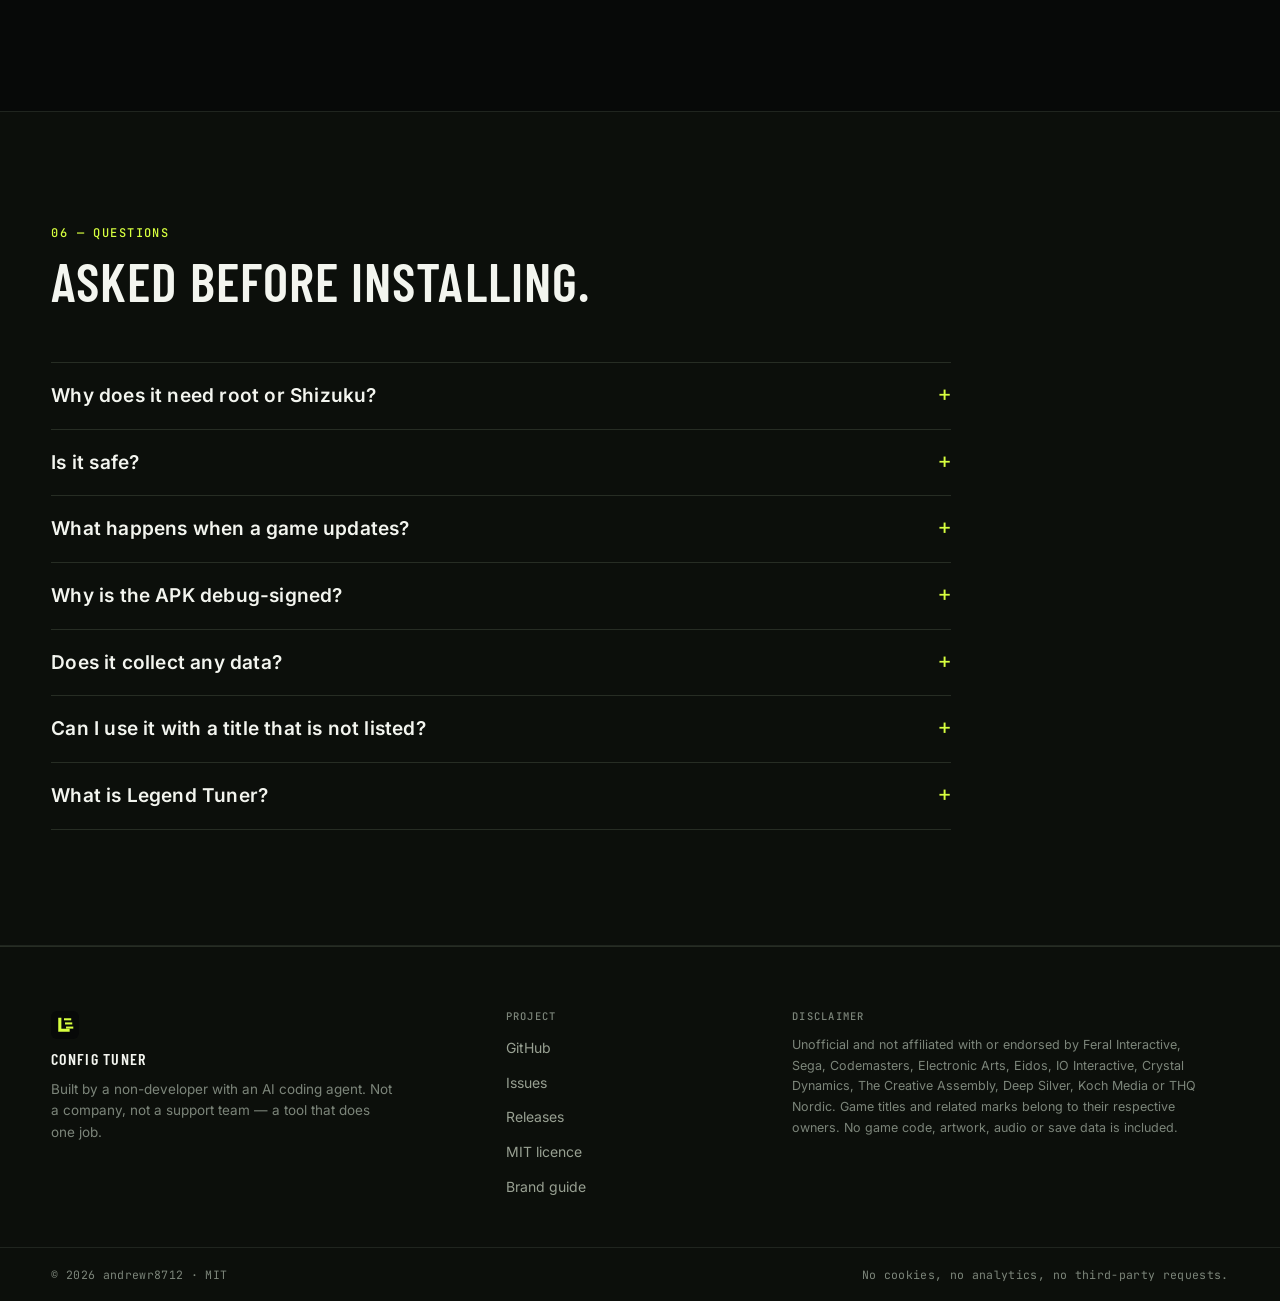
==== commit 3fdfeadf: "release: Config Tuner 1.3.0 - add XCOM 2 Collection with 25 guided controls - ship the compact insta" ====
--- a/docs/website/index.html
+++ b/docs/website/index.html
@@ -4,14 +4,14 @@
 <meta charset="utf-8">
 <meta name="viewport" content="width=device-width, initial-scale=1">
 <title>Config Tuner — Feral settings without the XML</title>
-<meta name="description" content="Config Tuner is an unofficial, tablet-first Android app that edits the graphics settings of Feral Interactive's Android ports with guided controls, verified writes and automatic backups. 18 titles. Formerly Legend Tuner.">
+<meta name="description" content="Config Tuner is an unofficial, tablet-first Android app that edits the graphics settings of Feral Interactive's Android ports with guided controls, verified writes and automatic backups. 19 titles. Formerly Legend Tuner.">
 <meta name="theme-color" content="#070908">
 <meta name="color-scheme" content="dark">
 <link rel="canonical" href="https://andrewr8712.github.io/legend-tuner/">
 
 <meta property="og:type" content="website">
 <meta property="og:title" content="Config Tuner — Feral settings without the XML">
-<meta property="og:description" content="Guided controls for the graphics settings Feral Interactive's Android ports keep in a plaintext registry. Backed up, written back, verified. 18 titles, Android 8.0+, no network permission.">
+<meta property="og:description" content="Guided controls for the graphics settings Feral Interactive's Android ports keep in a plaintext registry. Backed up, written back, verified. 19 titles, Android 8.0+, no network permission.">
 <meta property="og:url" content="https://andrewr8712.github.io/legend-tuner/">
 <meta property="og:site_name" content="Config Tuner">
 <meta property="og:image" content="https://andrewr8712.github.io/legend-tuner/assets/brand/social-card.png">
@@ -60,7 +60,7 @@
   <section class="hero" id="top">
     <div class="wrap hero-grid">
       <div class="hero-copy">
-        <p class="kicker">Unofficial · Android 8.0+ · 18 titles</p>
+        <p class="kicker">Unofficial · Android 8.0+ · 19 titles</p>
         <h1>Feral settings<br><span class="hl">without the XML.</span></h1>
         <p class="lede">Every Feral Android port keeps its real graphics settings in a plaintext registry
           that Android will not let you open. Config Tuner gives you readable controls for that file —
@@ -75,7 +75,7 @@
             View on GitHub
           </a>
         </div>
-        <p class="hero-note">v1.2.9 · debug-signed · 10 MB · no network permission</p>
+        <p class="hero-note">v1.3.0 · debug-signed · 10 MB · no network permission</p>
       </div>
 
       <div class="hero-art">
@@ -100,12 +100,12 @@
   <section class="proof" id="proof" aria-label="At a glance">
     <div class="wrap proof-inner">
       <dl class="proof-list">
-        <div><dt>18</dt><dd>titles with guided controls</dd></div>
-        <div><dt>49</dt><dd>unit tests on the parser and catalogue</dd></div>
+        <div><dt>19</dt><dd>titles with guided controls</dd></div>
+        <div><dt>50</dt><dd>unit tests on the parser and catalogue</dd></div>
         <div><dt>0</dt><dd>network permissions, analytics or telemetry</dd></div>
         <div><dt>MIT</dt><dd>open source, debug-signed, on GitHub</dd></div>
       </dl>
-      <p class="proof-note">18 titles · 49 unit tests · as of 1.2.9</p>
+      <p class="proof-note">19 titles · 50 unit tests · as of 1.3.0</p>
     </div>
   </section>
 
@@ -205,7 +205,7 @@
     <div class="wrap">
       <header class="sec-head">
         <p class="sec-kicker">03 — Titles</p>
-        <h2>Eighteen games, one editor.</h2>
+        <h2>Nineteen games, one editor.</h2>
         <p class="sec-lede">Guided controls differ per title because the registries do. Counts are the
           number of guided controls Config Tuner ships for that title.</p>
       </header>
@@ -216,7 +216,7 @@
           <svg class="ico" viewBox="0 0 16 16" aria-hidden="true"><circle cx="7" cy="7" r="4.5" fill="none" stroke="currentColor" stroke-width="1.4"/><path d="m10.5 10.5 3 3" stroke="currentColor" stroke-width="1.4" fill="none"/></svg>
           <input id="title-filter" type="search" placeholder="Filter by title or package" autocomplete="off" spellcheck="false">
         </label>
-        <p class="filter-count" id="title-count" aria-live="polite">18 of 18 shown</p>
+        <p class="filter-count" id="title-count" aria-live="polite">19 of 19 shown</p>
       </div>
 
       <ul class="title-grid" id="title-list">
@@ -309,6 +309,11 @@
           <span class="tc-name">ROME: Alexander</span>
           <span class="tc-count">24 <span>guided controls</span></span>
           <code class="tc-pkg">com.feralinteractive.rometwalex</code>
+        </li>
+        <li class="title-card" data-name="XCOM 2 Collection com.feralinteractive.xcom2_android">
+          <span class="tc-name">XCOM 2 Collection</span>
+          <span class="tc-count">25 <span>guided controls</span></span>
+          <code class="tc-pkg">com.feralinteractive.xcom2_android</code>
         </li>
       </ul>
       <p class="empty-note" id="title-empty" hidden>No title matches that. <button type="button" class="linklike" id="title-reset">Clear the filter</button></p>
@@ -341,19 +346,19 @@
             <figcaption>Title picker with installed titles first; uninstalled supported titles sit under “Also supported”.</figcaption></figure>
         </div>
         <div class="shot-panel" id="panel-editor" role="tabpanel" aria-labelledby="tab-editor" tabindex="0" hidden>
-          <figure><picture><source srcset="assets/shots/editor.webp" type="image/webp"><img src="assets/shots/editor.png" width="1600" height="900" loading="lazy" alt="GRID Autosport guided editor with grouped setting cards."></picture>
+          <figure><picture><source srcset="assets/shots/editor.webp" type="image/webp"><img src="assets/shots/editor.png" width="1472" height="840" loading="lazy" alt="GRID Autosport guided editor with grouped setting cards."></picture>
             <figcaption>Guided editor: grouped cards, plain-language labels, the stored key shown per row.</figcaption></figure>
         </div>
         <div class="shot-panel" id="panel-presets" role="tabpanel" aria-labelledby="tab-presets" tabindex="0" hidden>
-          <figure><picture><source srcset="assets/shots/presets.webp" type="image/webp"><img src="assets/shots/presets.png" width="1600" height="900" loading="lazy" alt="Hitman preset tabs, each holding its own block of settings."></picture>
+          <figure><picture><source srcset="assets/shots/presets.webp" type="image/webp"><img src="assets/shots/presets.png" width="1472" height="840" loading="lazy" alt="Hitman preset tabs, each holding its own block of settings."></picture>
             <figcaption>Preset families as tabs — Hitman's per-preset blocks stay separate rather than flattening.</figcaption></figure>
         </div>
         <div class="shot-panel" id="panel-resolution" role="tabpanel" aria-labelledby="tab-resolution" tabindex="0" hidden>
-          <figure><picture><source srcset="assets/shots/resolution.webp" type="image/webp"><img src="assets/shots/resolution.png" width="1600" height="900" loading="lazy" alt="Saints Row resolution and render scale controls."></picture>
+          <figure><picture><source srcset="assets/shots/resolution.webp" type="image/webp"><img src="assets/shots/resolution.png" width="1472" height="840" loading="lazy" alt="Saints Row resolution and render scale controls."></picture>
             <figcaption>Resolution and render scale use common-value lists, not free-form steppers.</figcaption></figure>
         </div>
       </div>
-      <p class="shot-note">All four screens are the shipping 1.2.9 interface. Nothing on this page is mocked up.</p>
+      <p class="shot-note">All four screens are the shipping 1.3.0 interface. Nothing on this page is mocked up.</p>
     </div>
   </section>
 
@@ -387,7 +392,7 @@
         <h3>Requirements</h3>
         <dl class="req-list">
           <div><dt>Android</dt><dd>8.0 or later (API 26), target 35</dd></div>
-          <div><dt>Download</dt><dd>~10 MB APK, <span class="nowrap">v1.2.9</span> (versionCode 12)</dd></div>
+          <div><dt>Download</dt><dd>~10 MB APK, <span class="nowrap">v1.3.0</span> (versionCode 13)</dd></div>
           <div><dt>Signature</dt><dd>Debug-signed, not on Google Play</dd></div>
           <div><dt>Permissions</dt><dd>No network permission at all</dd></div>
           <div><dt>Access</dt><dd>Root, Shizuku, manual file, or direct on older Android</dd></div>
@@ -461,13 +466,13 @@
         <details>
           <summary>Can I use it with a title that is not listed?</summary>
           <p>Open the preferences file with the raw XML editor. Guided controls exist only for the
-            eighteen titles the catalogue covers. A game that is not listed may still work through the
+            nineteen titles the catalogue covers. A game that is not listed may still work through the
             raw editor, and its keys may not be documented.</p>
         </details>
         <details>
           <summary>What is Legend Tuner?</summary>
           <p>Formerly Legend Tuner, which edited GRID Legends only. Version 1.2.x keeps the same package
-            identity and adds seventeen more titles.</p>
+            identity and adds eighteen more titles.</p>
         </details>
         </div>
       </div>
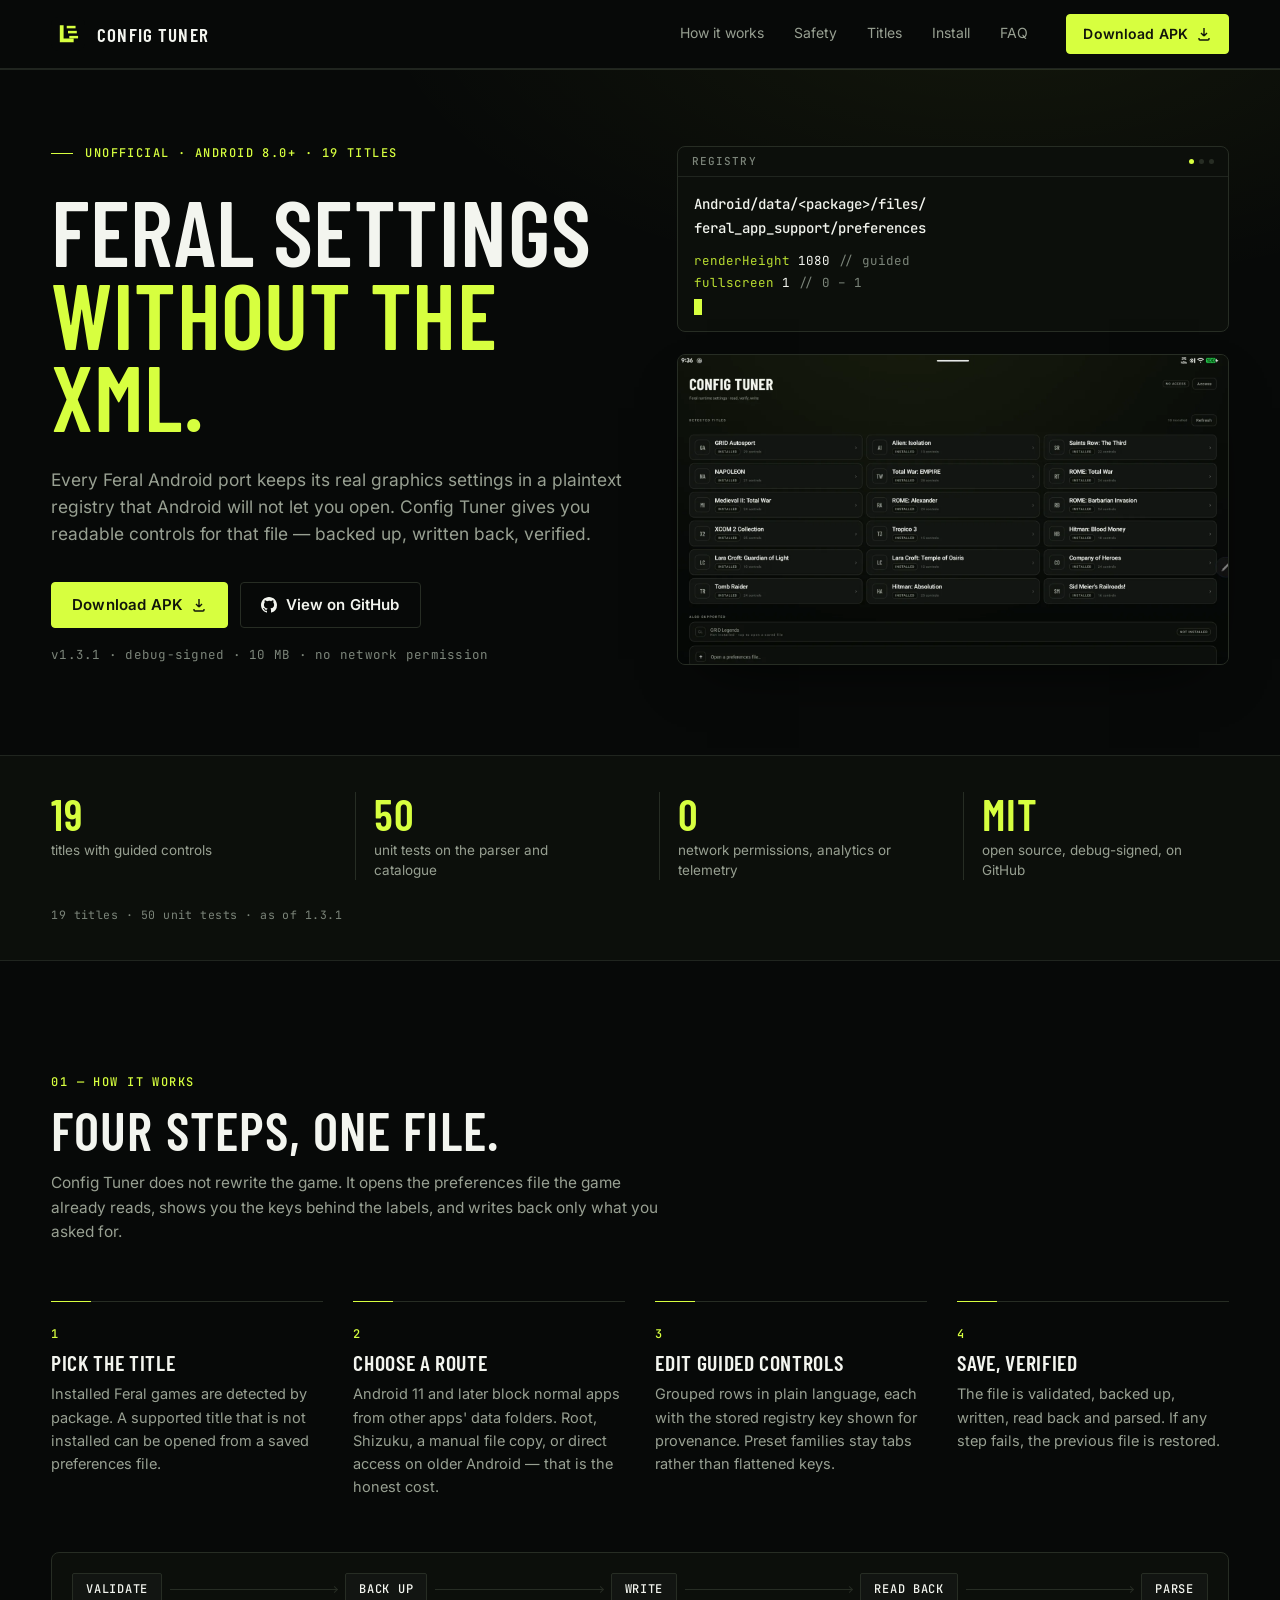
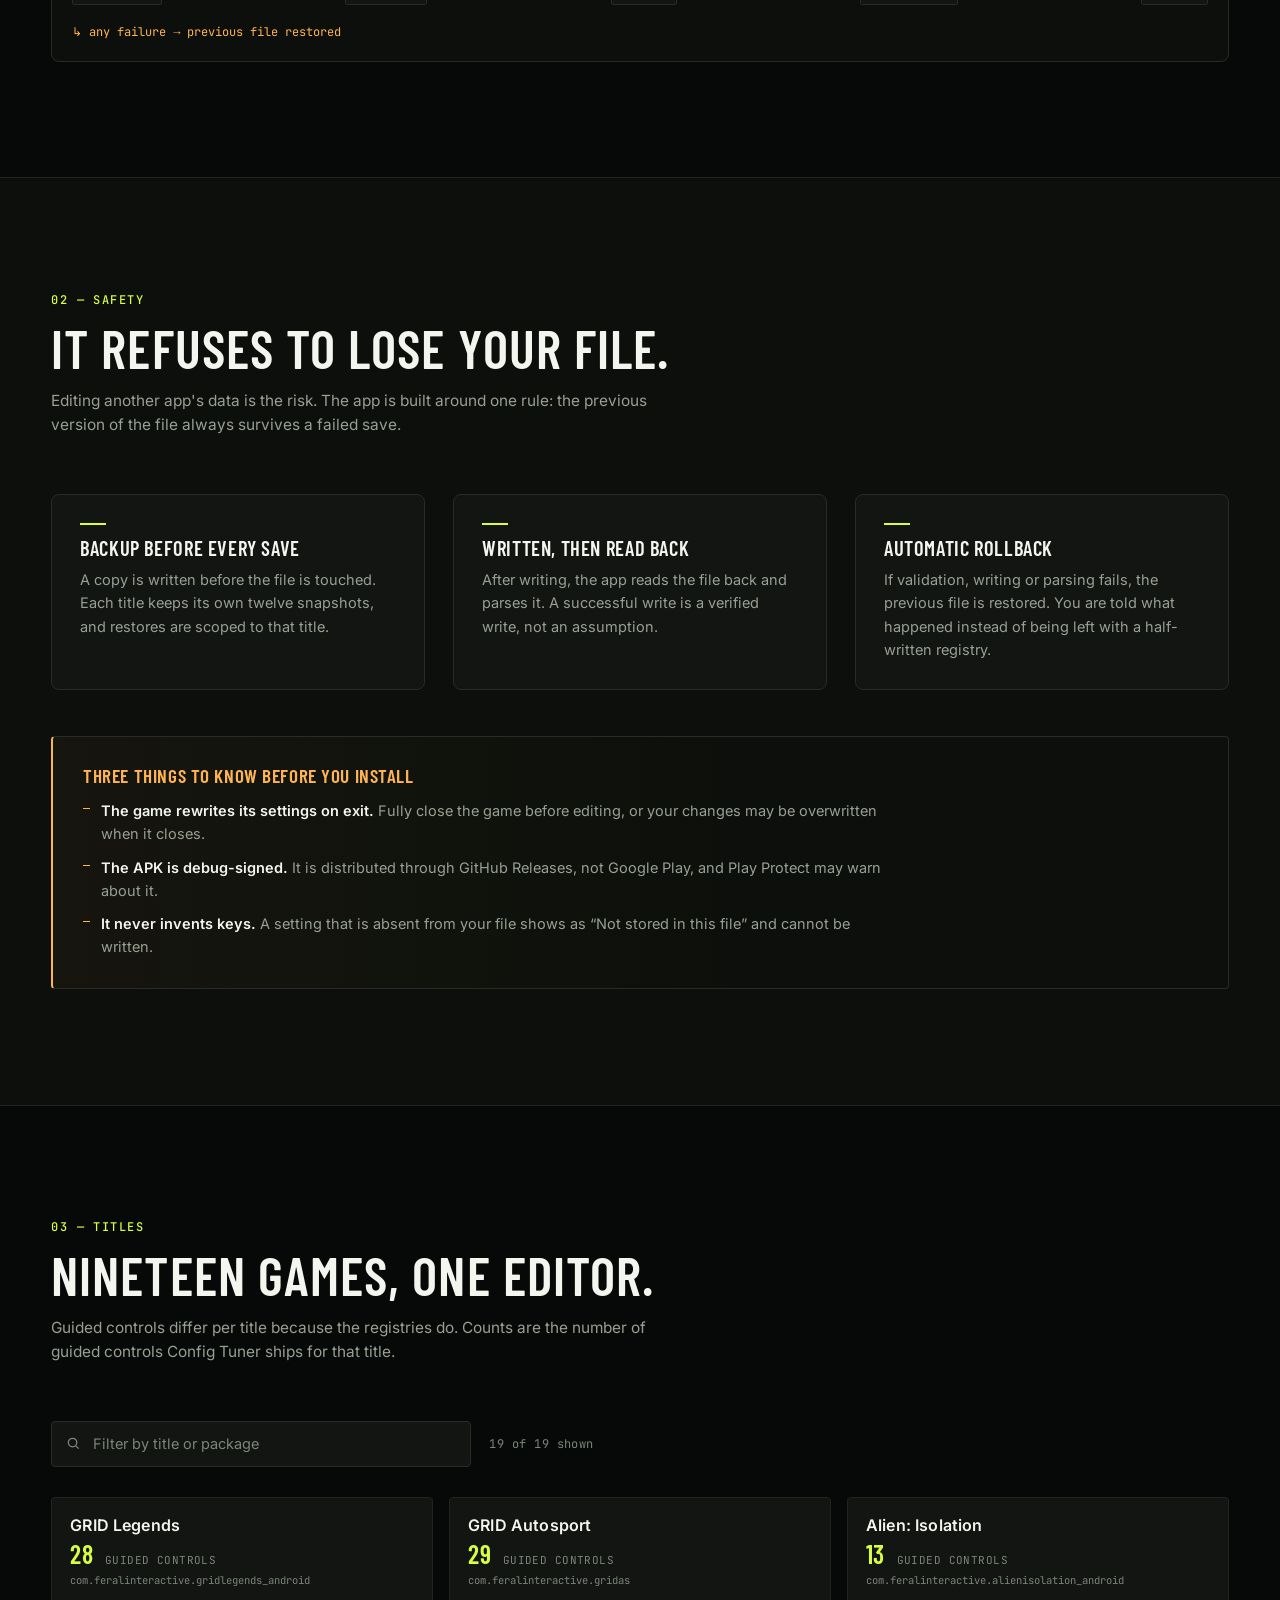
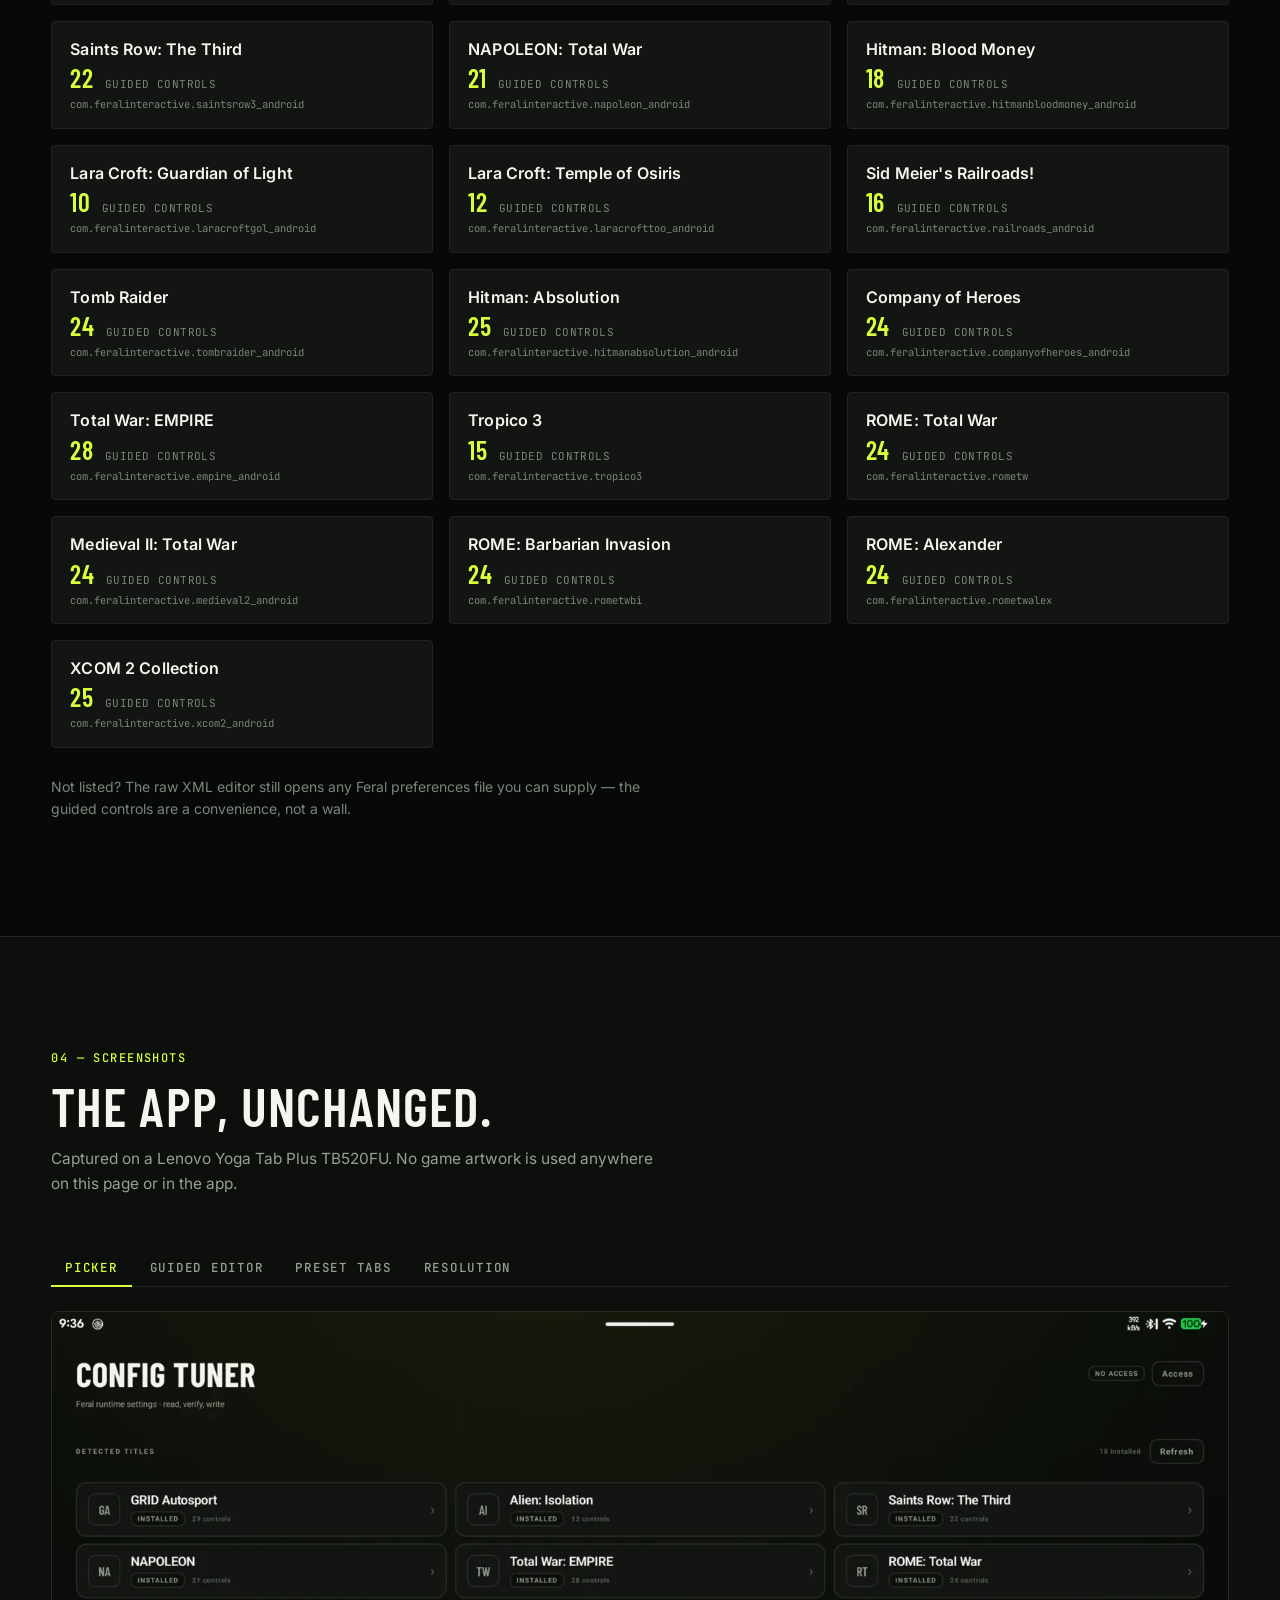
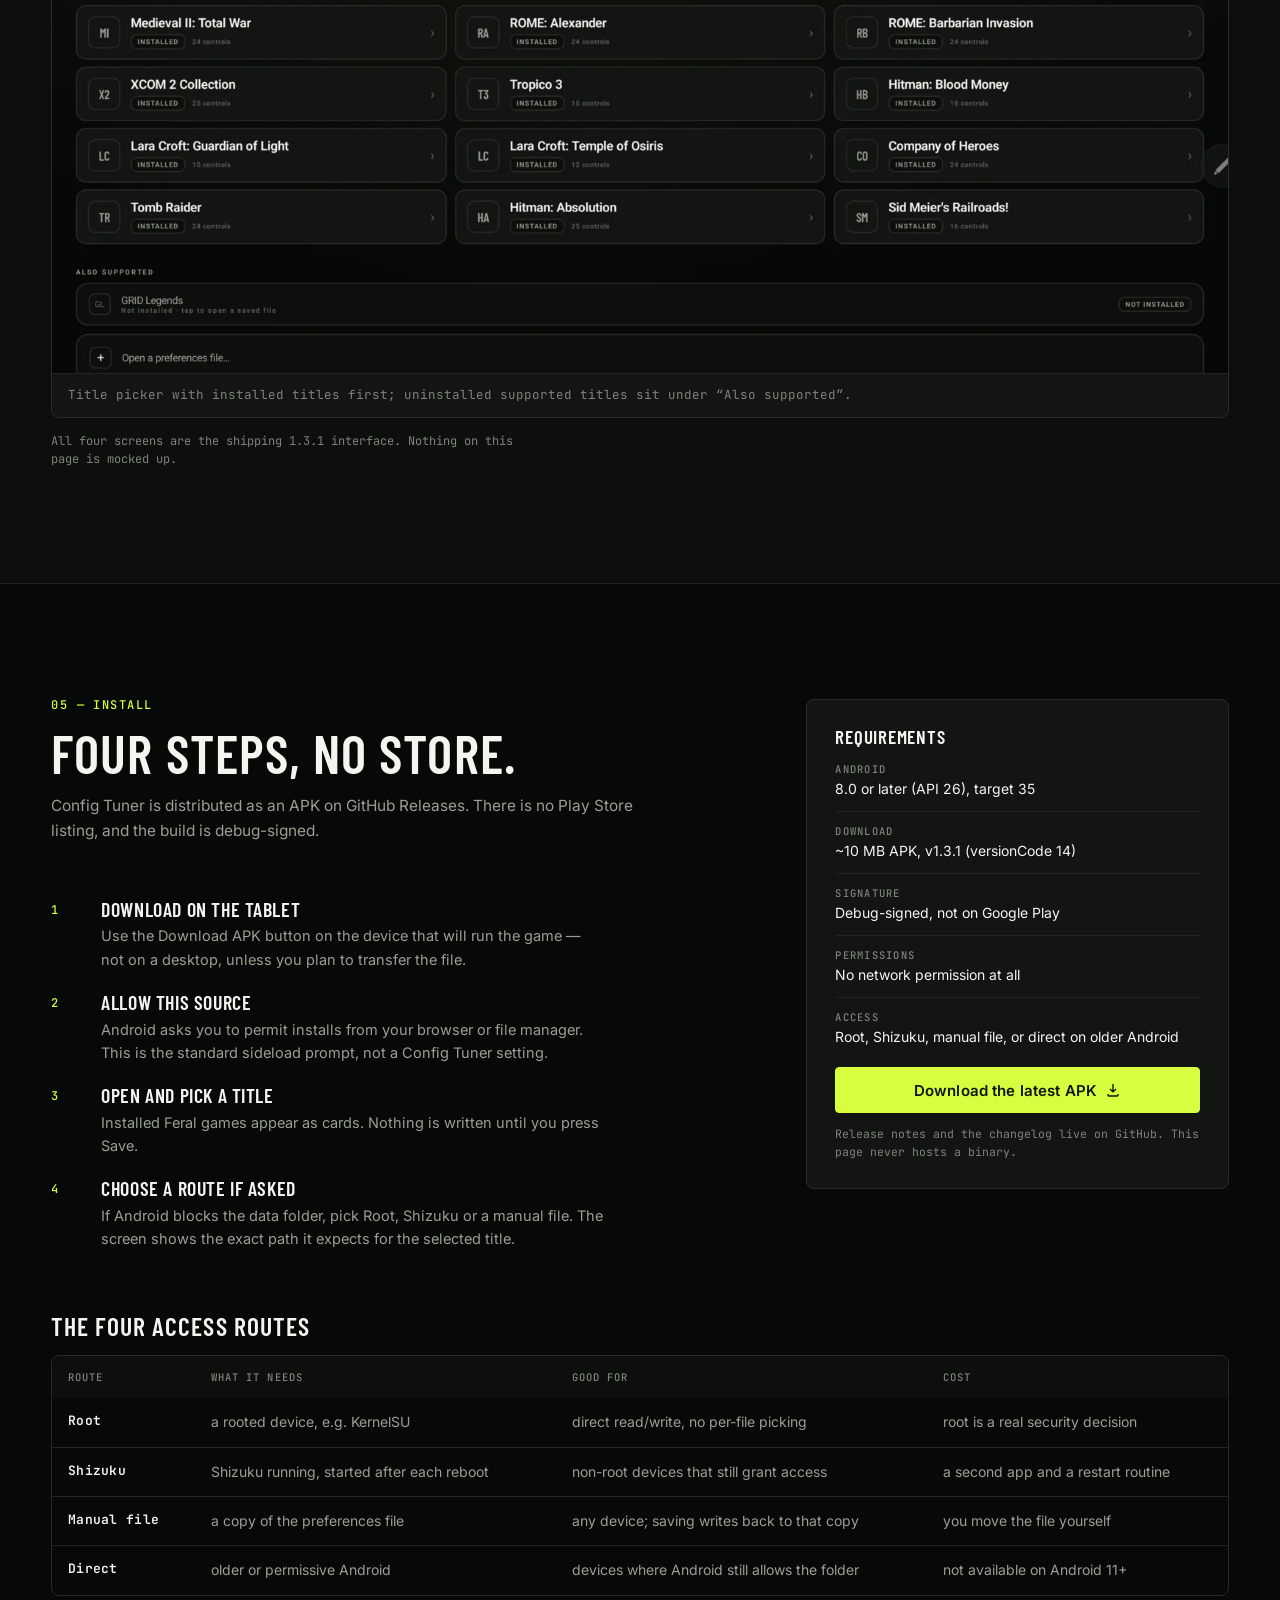
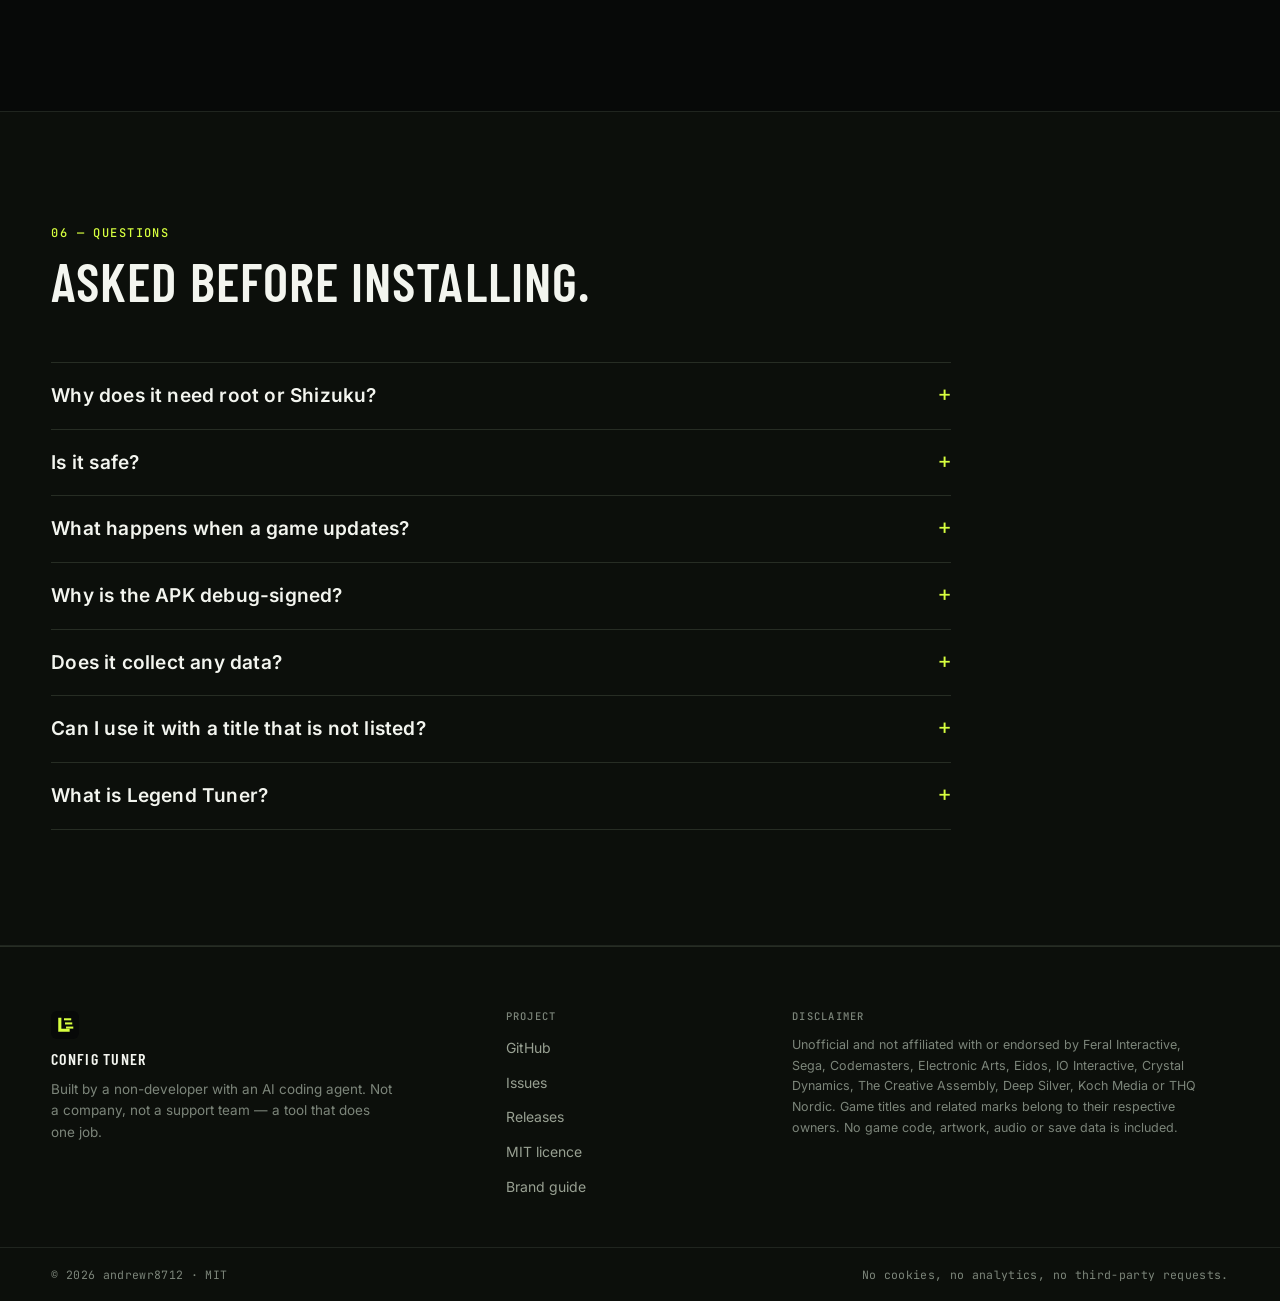
==== commit 7351aaf4: "release: Config Tuner 1.3.1 - raise smallest UI labels to 8sp and status chips to 8sp - replace tabl" ====
--- a/docs/website/index.html
+++ b/docs/website/index.html
@@ -75,7 +75,7 @@
             View on GitHub
           </a>
         </div>
-        <p class="hero-note">v1.3.0 · debug-signed · 10 MB · no network permission</p>
+        <p class="hero-note">v1.3.1 · debug-signed · 10 MB · no network permission</p>
       </div>
 
       <div class="hero-art">
@@ -105,7 +105,7 @@
         <div><dt>0</dt><dd>network permissions, analytics or telemetry</dd></div>
         <div><dt>MIT</dt><dd>open source, debug-signed, on GitHub</dd></div>
       </dl>
-      <p class="proof-note">19 titles · 50 unit tests · as of 1.3.0</p>
+      <p class="proof-note">19 titles · 50 unit tests · as of 1.3.1</p>
     </div>
   </section>
 
@@ -358,7 +358,7 @@
             <figcaption>Resolution and render scale use common-value lists, not free-form steppers.</figcaption></figure>
         </div>
       </div>
-      <p class="shot-note">All four screens are the shipping 1.3.0 interface. Nothing on this page is mocked up.</p>
+      <p class="shot-note">All four screens are the shipping 1.3.1 interface. Nothing on this page is mocked up.</p>
     </div>
   </section>
 
@@ -392,7 +392,7 @@
         <h3>Requirements</h3>
         <dl class="req-list">
           <div><dt>Android</dt><dd>8.0 or later (API 26), target 35</dd></div>
-          <div><dt>Download</dt><dd>~10 MB APK, <span class="nowrap">v1.3.0</span> (versionCode 13)</dd></div>
+          <div><dt>Download</dt><dd>~10 MB APK, <span class="nowrap">v1.3.1</span> (versionCode 14)</dd></div>
           <div><dt>Signature</dt><dd>Debug-signed, not on Google Play</dd></div>
           <div><dt>Permissions</dt><dd>No network permission at all</dd></div>
           <div><dt>Access</dt><dd>Root, Shizuku, manual file, or direct on older Android</dd></div>
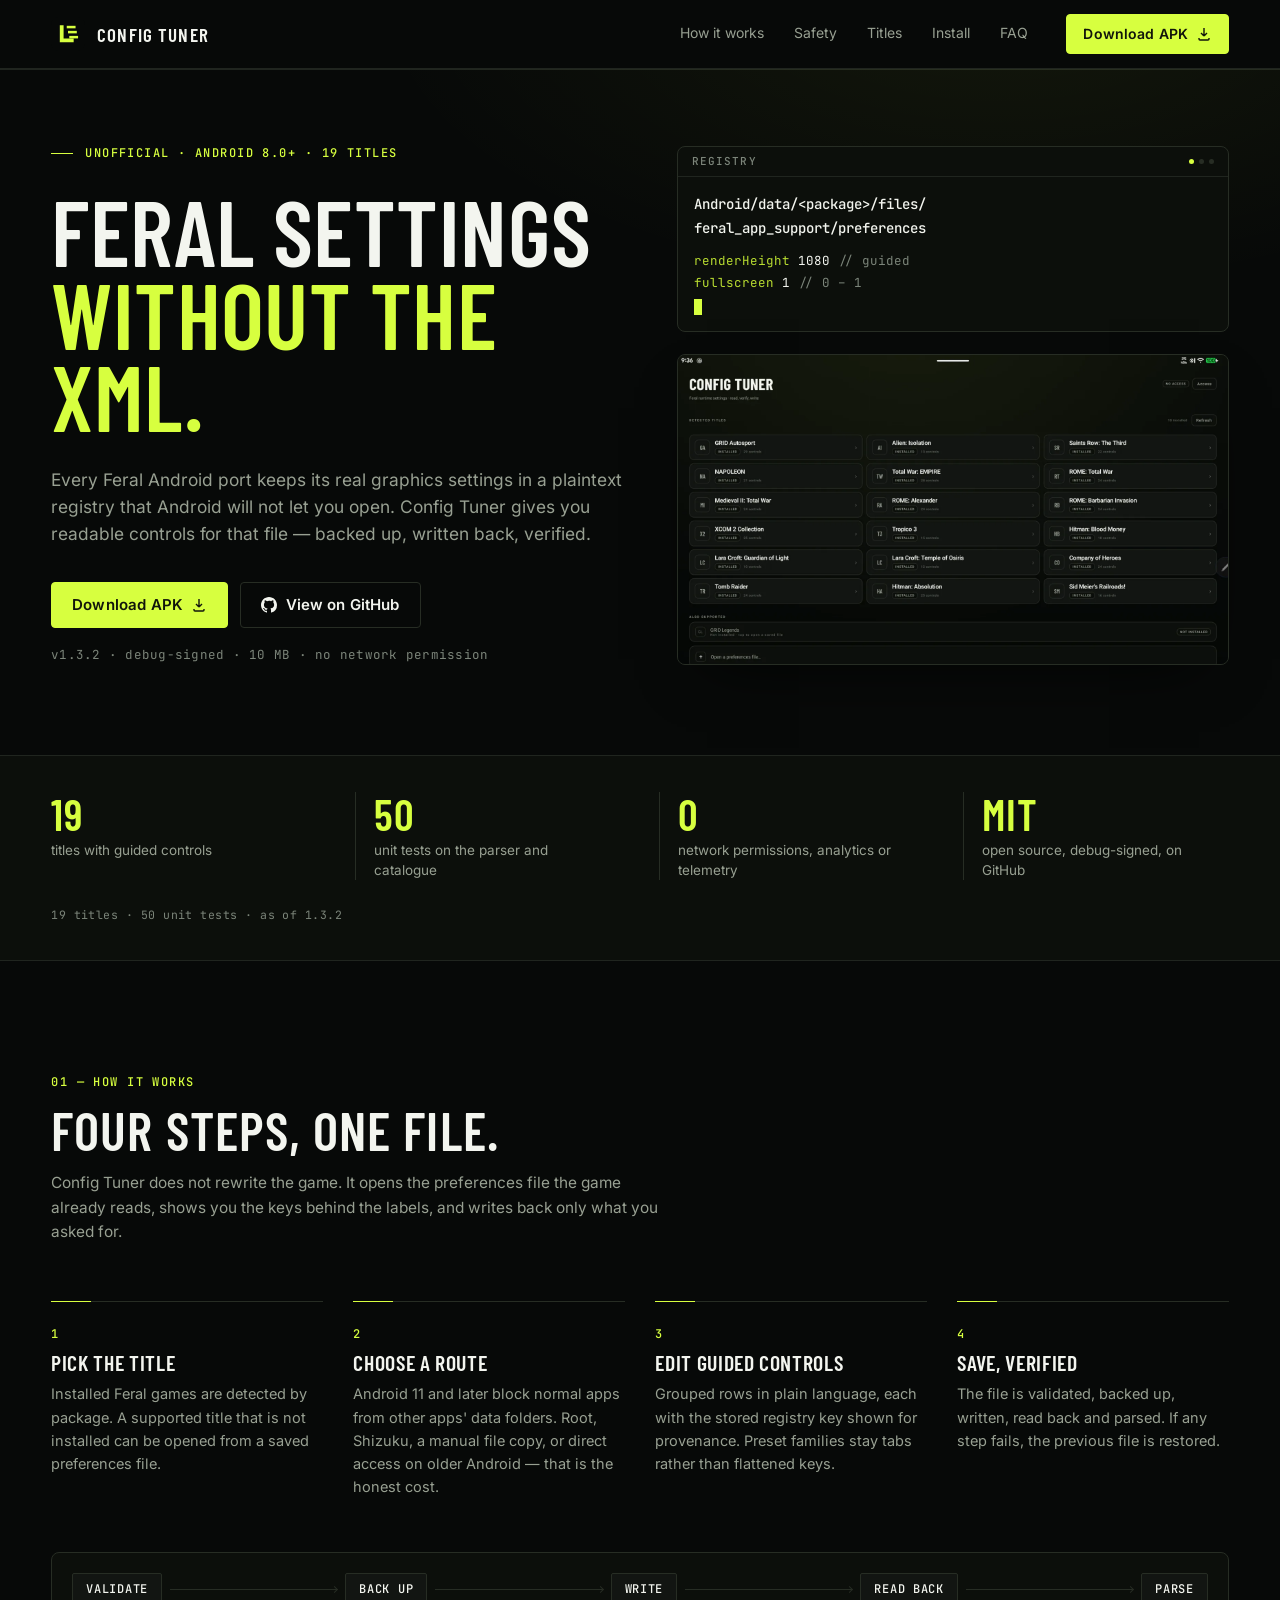
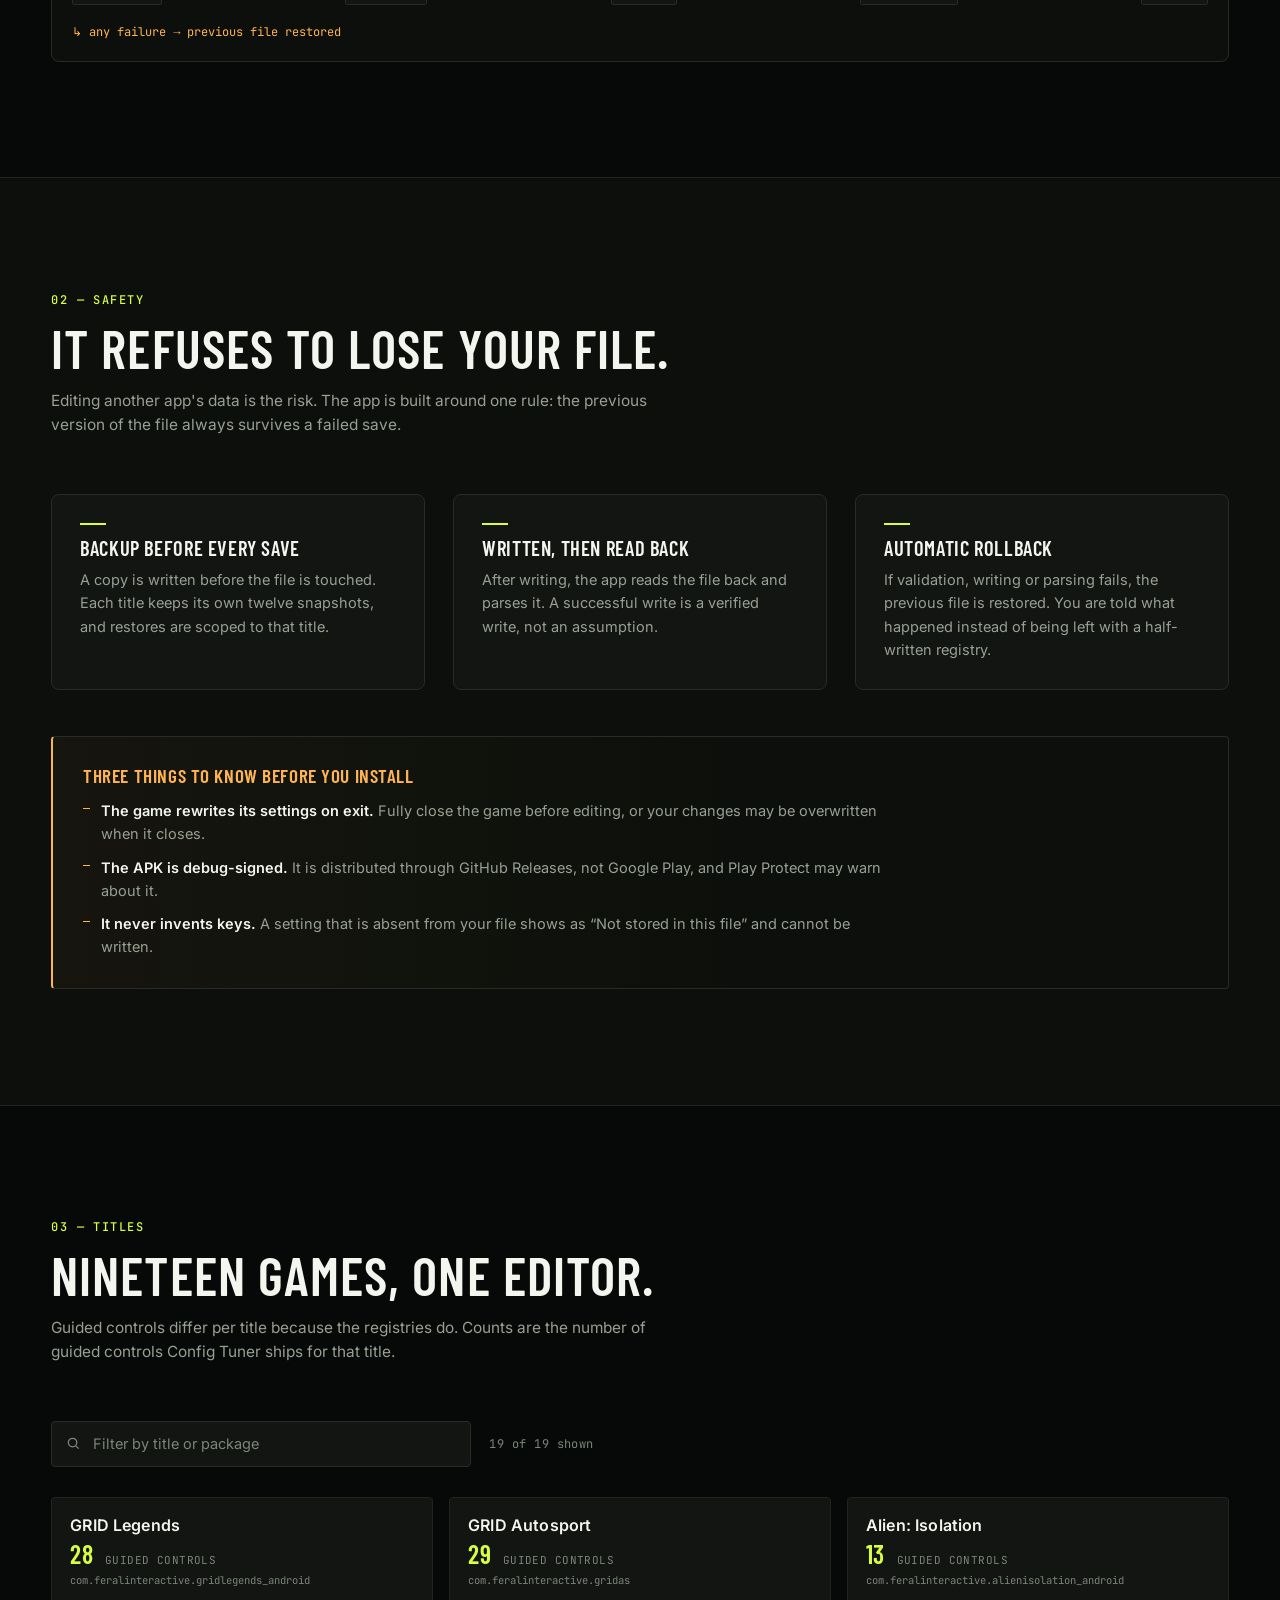
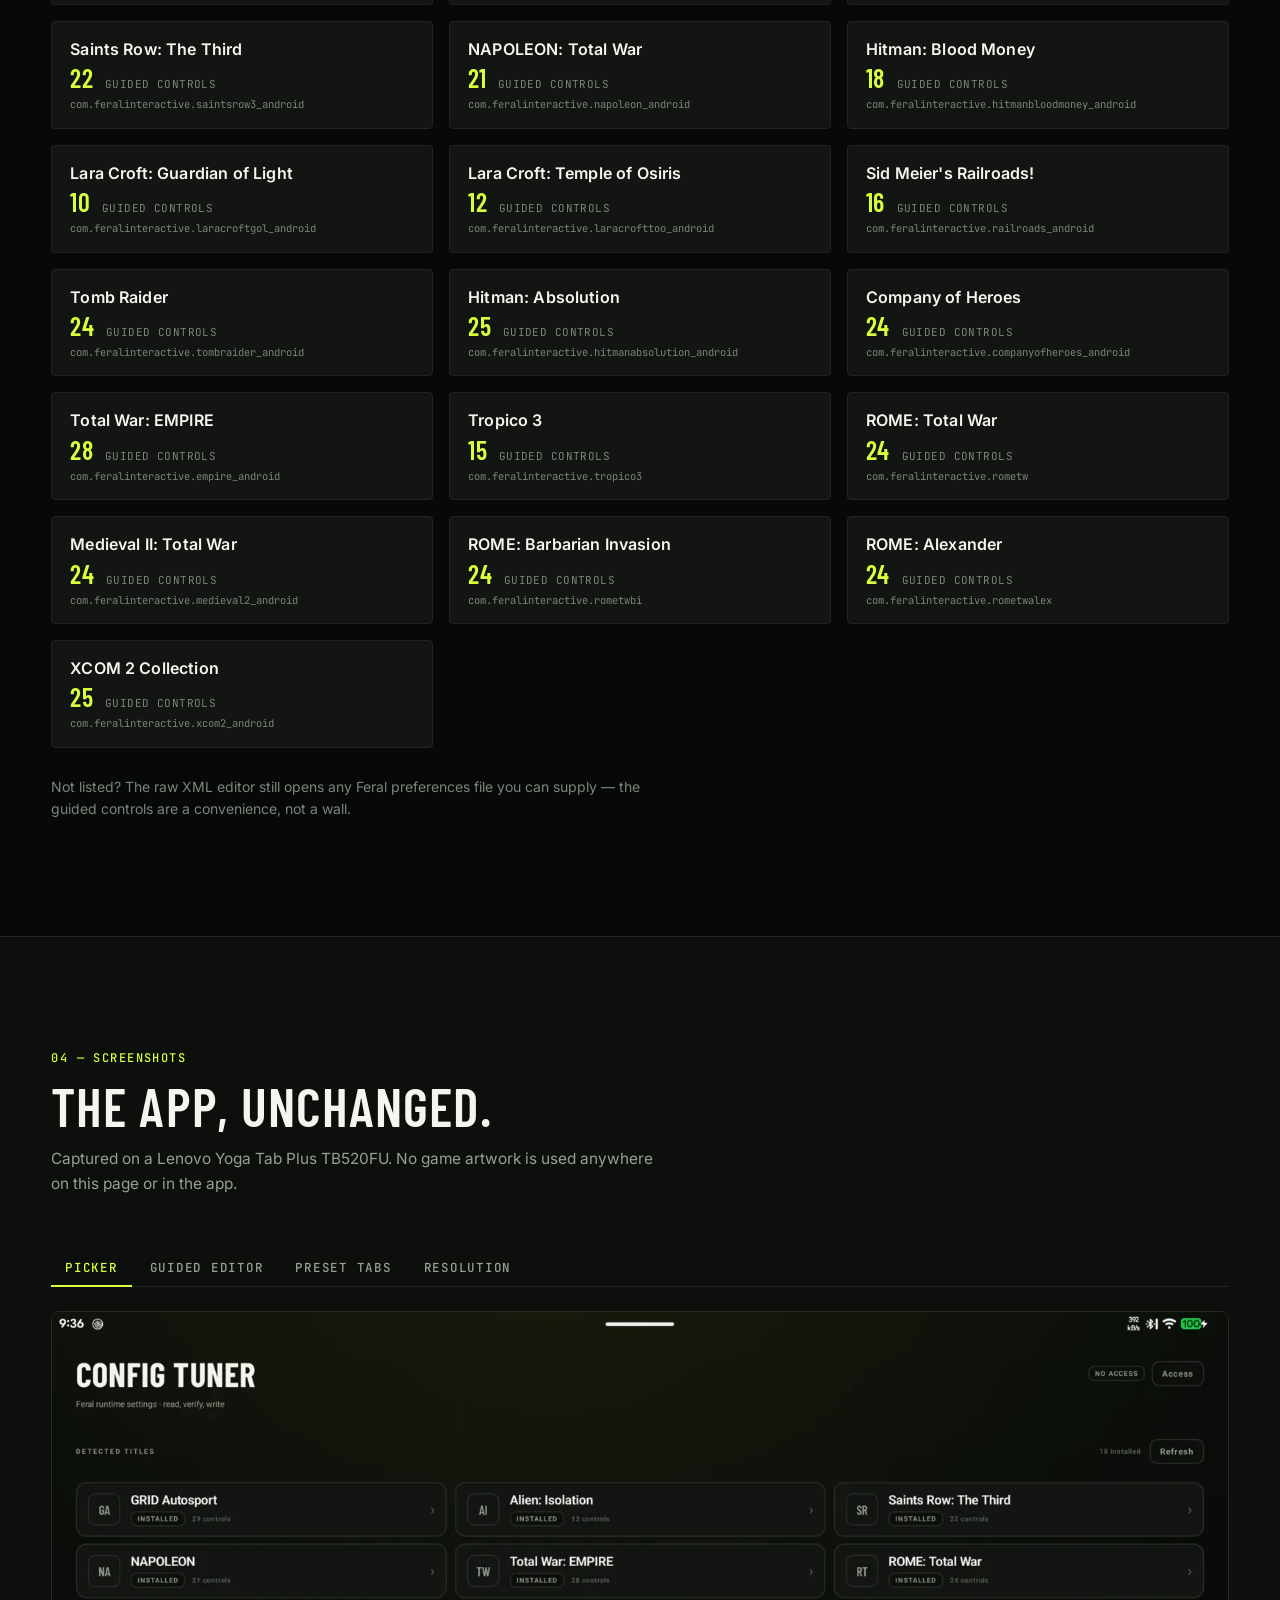
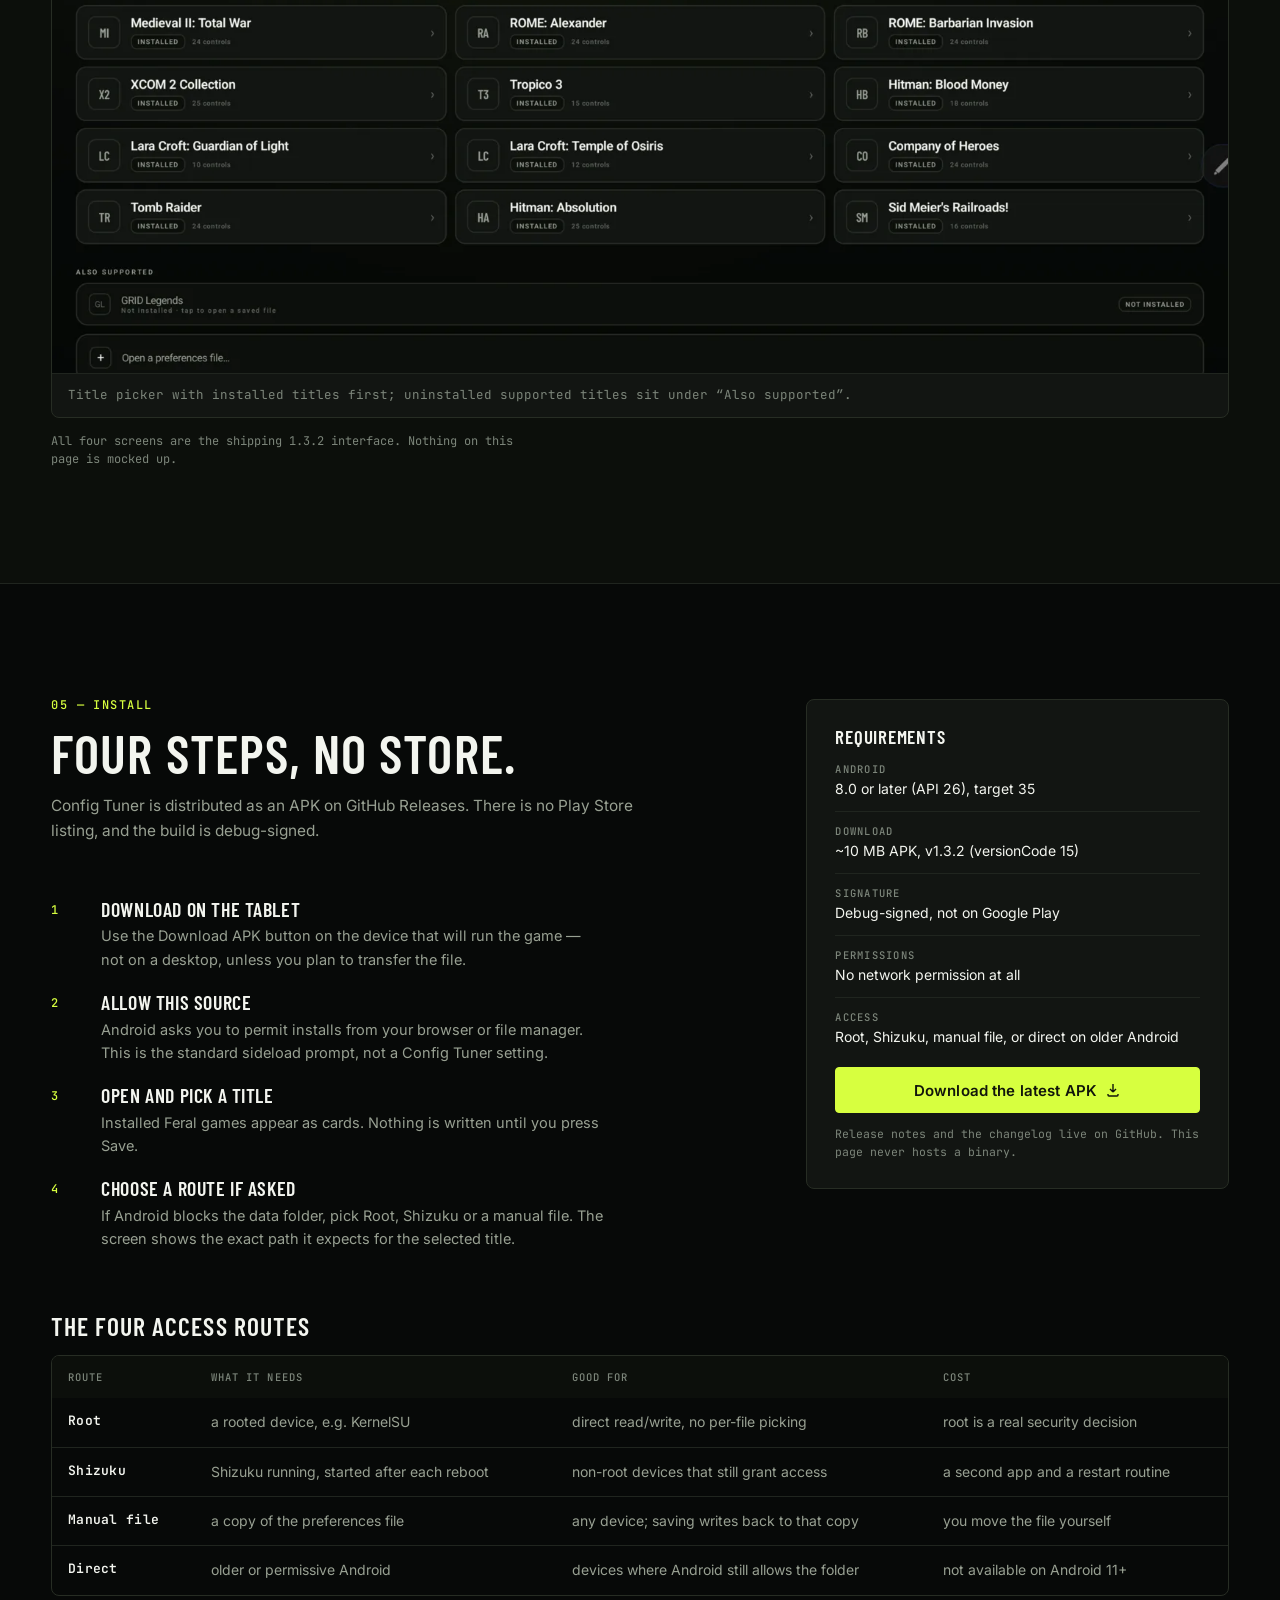
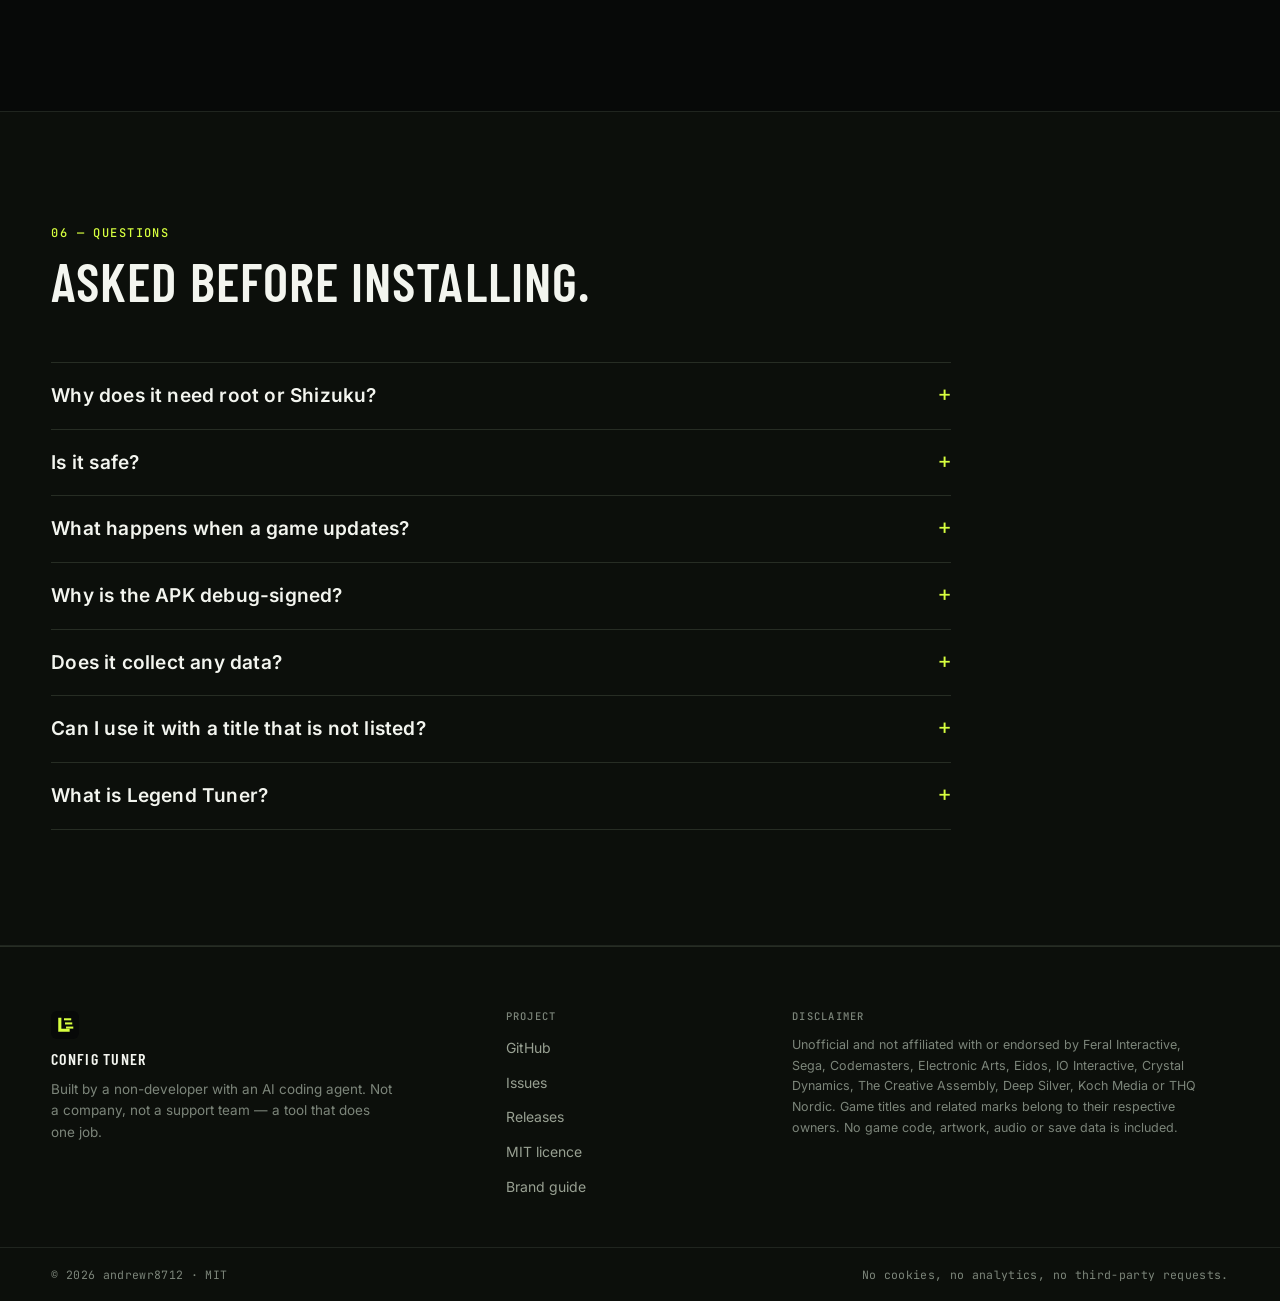
==== commit e62c0ff9: "release: Config Tuner 1.3.2 - add merged semantics to title cards, alternative rows and nav monogram" ====
--- a/docs/website/index.html
+++ b/docs/website/index.html
@@ -75,7 +75,7 @@
             View on GitHub
           </a>
         </div>
-        <p class="hero-note">v1.3.1 · debug-signed · 10 MB · no network permission</p>
+        <p class="hero-note">v1.3.2 · debug-signed · 10 MB · no network permission</p>
       </div>
 
       <div class="hero-art">
@@ -105,7 +105,7 @@
         <div><dt>0</dt><dd>network permissions, analytics or telemetry</dd></div>
         <div><dt>MIT</dt><dd>open source, debug-signed, on GitHub</dd></div>
       </dl>
-      <p class="proof-note">19 titles · 50 unit tests · as of 1.3.1</p>
+      <p class="proof-note">19 titles · 50 unit tests · as of 1.3.2</p>
     </div>
   </section>
 
@@ -358,7 +358,7 @@
             <figcaption>Resolution and render scale use common-value lists, not free-form steppers.</figcaption></figure>
         </div>
       </div>
-      <p class="shot-note">All four screens are the shipping 1.3.1 interface. Nothing on this page is mocked up.</p>
+      <p class="shot-note">All four screens are the shipping 1.3.2 interface. Nothing on this page is mocked up.</p>
     </div>
   </section>
 
@@ -392,7 +392,7 @@
         <h3>Requirements</h3>
         <dl class="req-list">
           <div><dt>Android</dt><dd>8.0 or later (API 26), target 35</dd></div>
-          <div><dt>Download</dt><dd>~10 MB APK, <span class="nowrap">v1.3.1</span> (versionCode 14)</dd></div>
+          <div><dt>Download</dt><dd>~10 MB APK, <span class="nowrap">v1.3.2</span> (versionCode 15)</dd></div>
           <div><dt>Signature</dt><dd>Debug-signed, not on Google Play</dd></div>
           <div><dt>Permissions</dt><dd>No network permission at all</dd></div>
           <div><dt>Access</dt><dd>Root, Shizuku, manual file, or direct on older Android</dd></div>
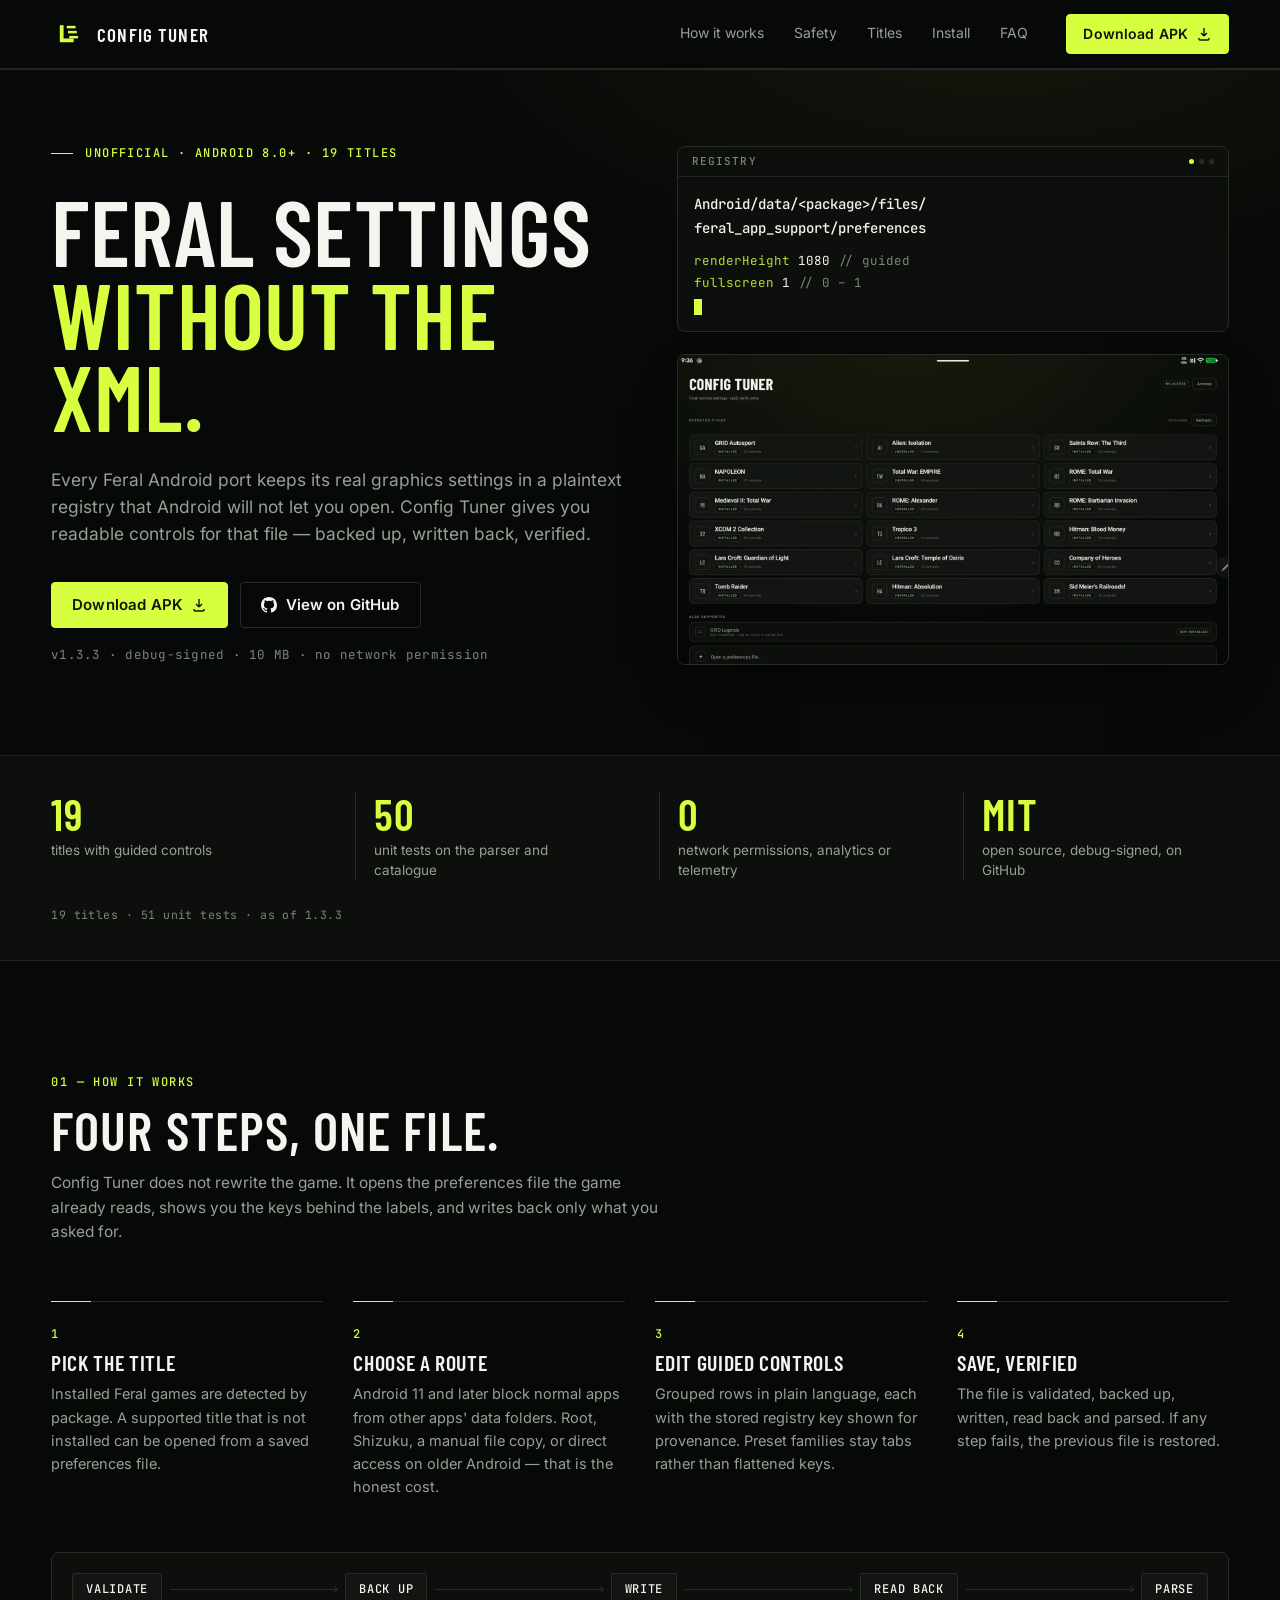
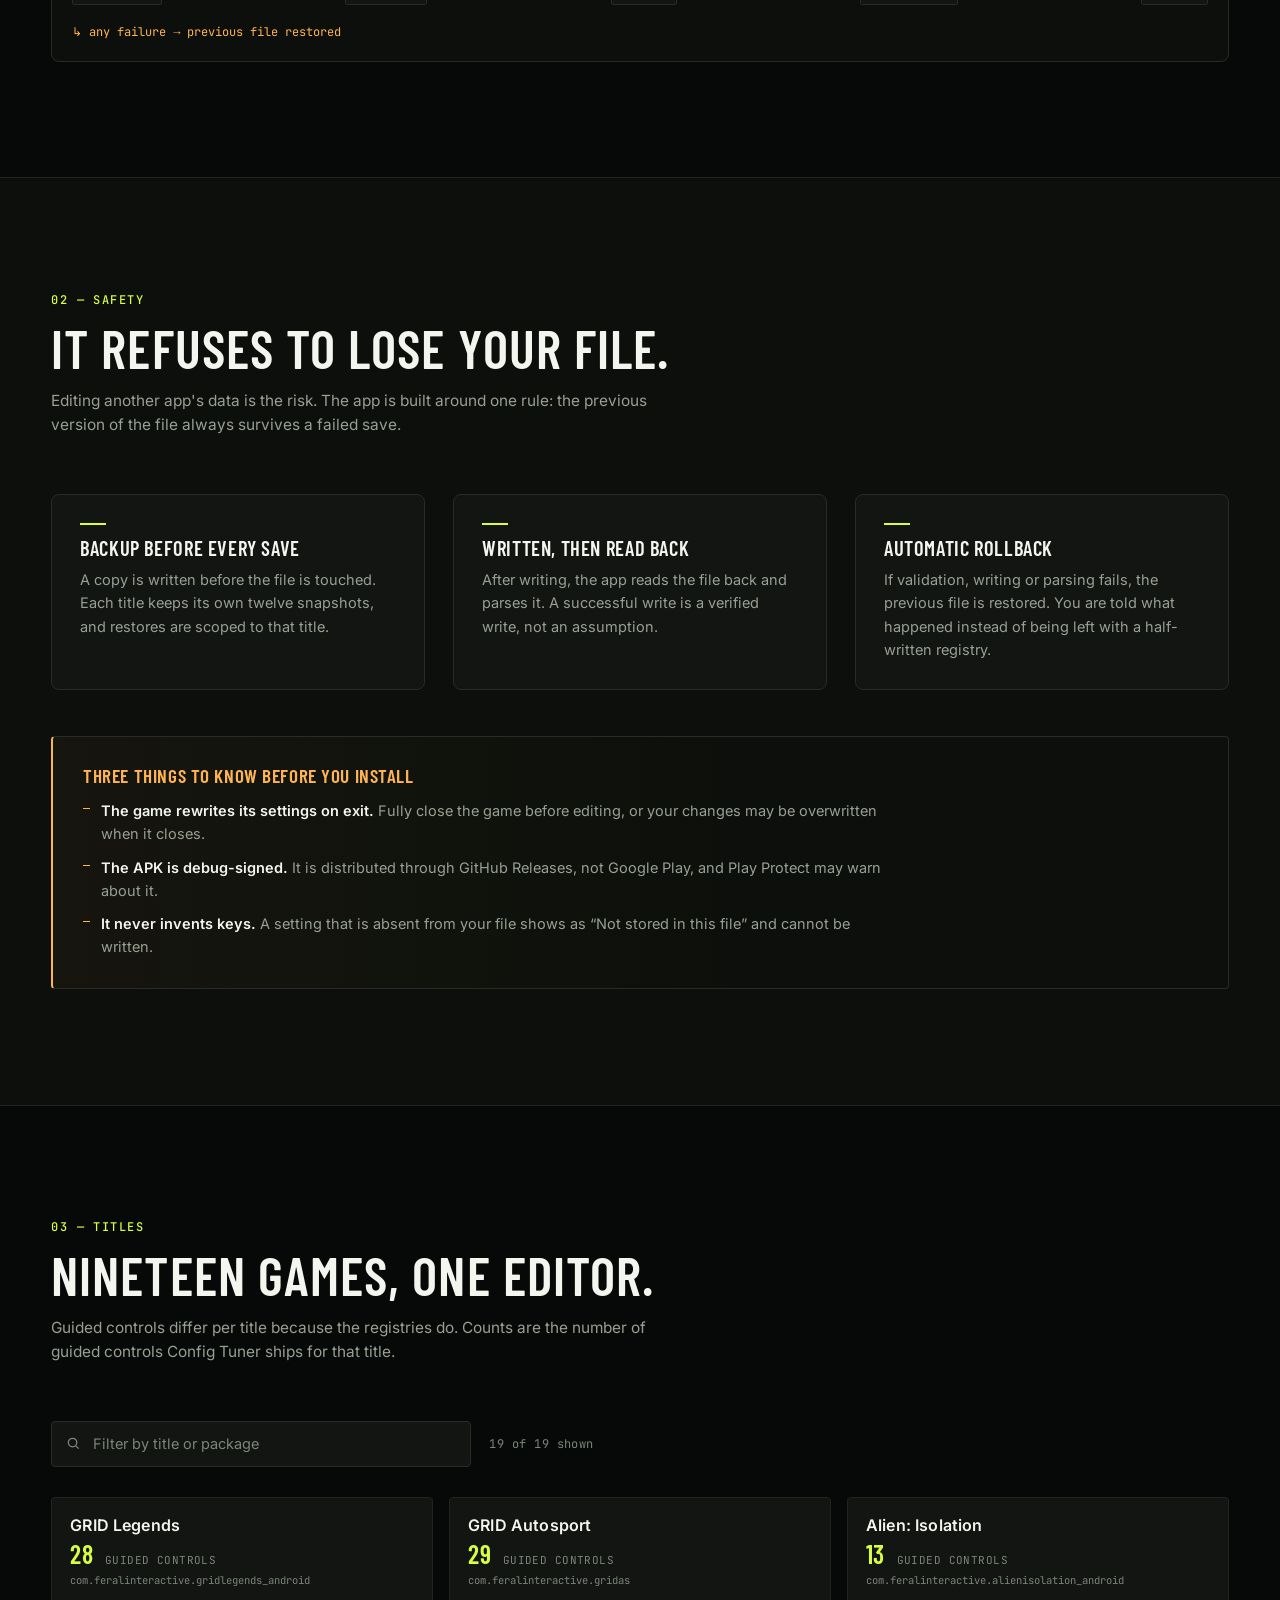
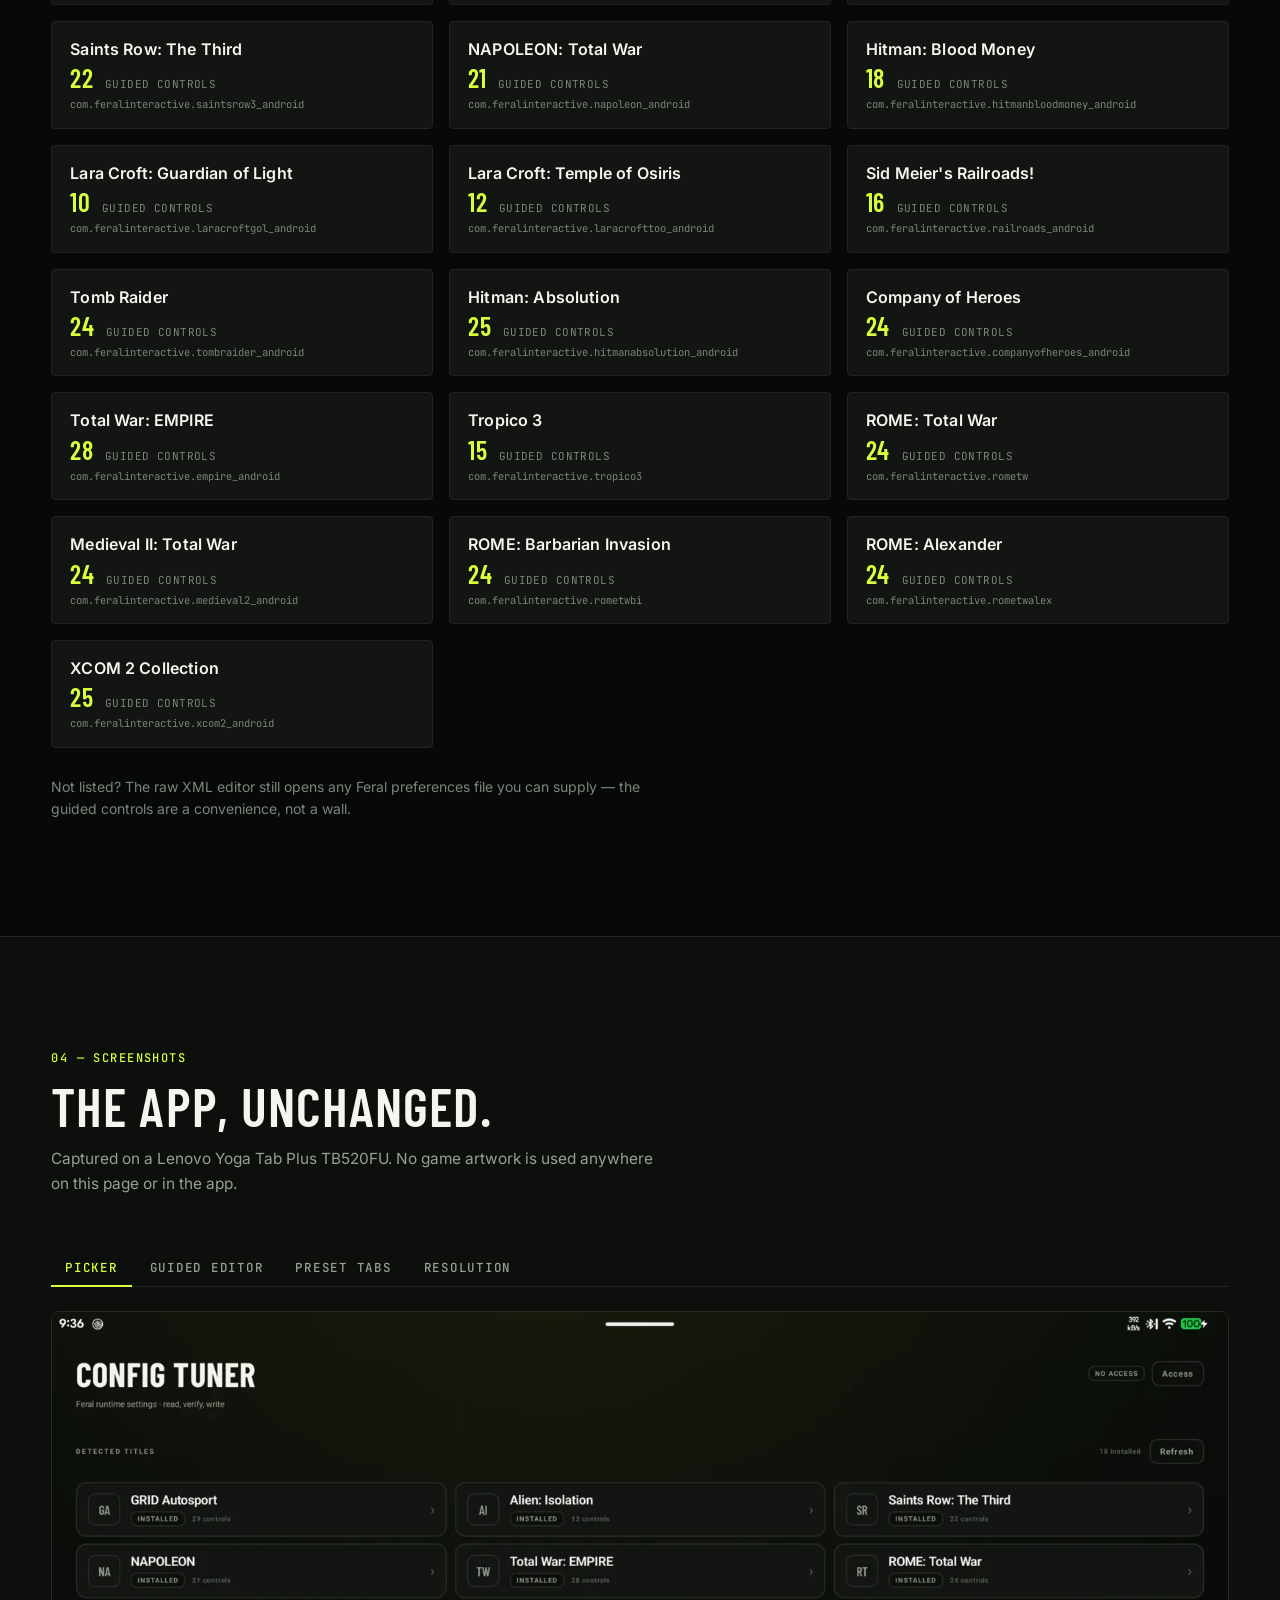
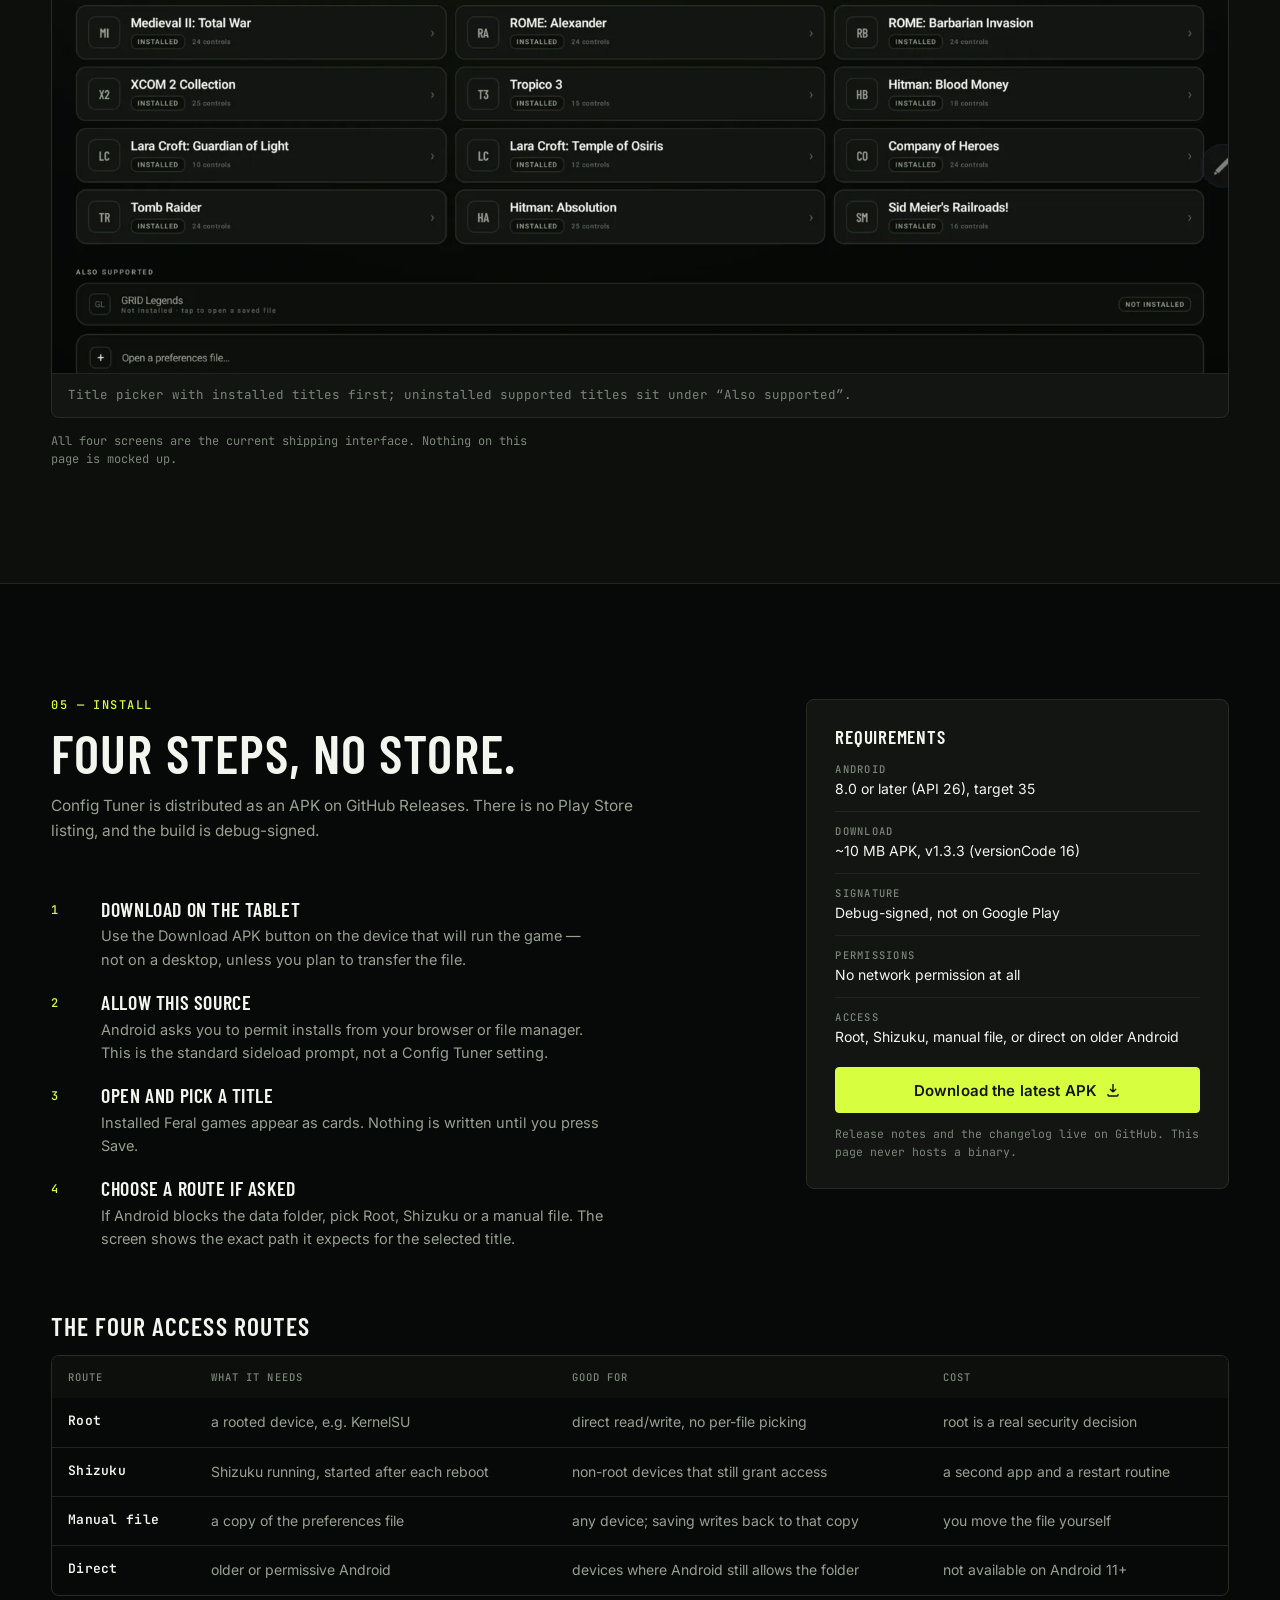
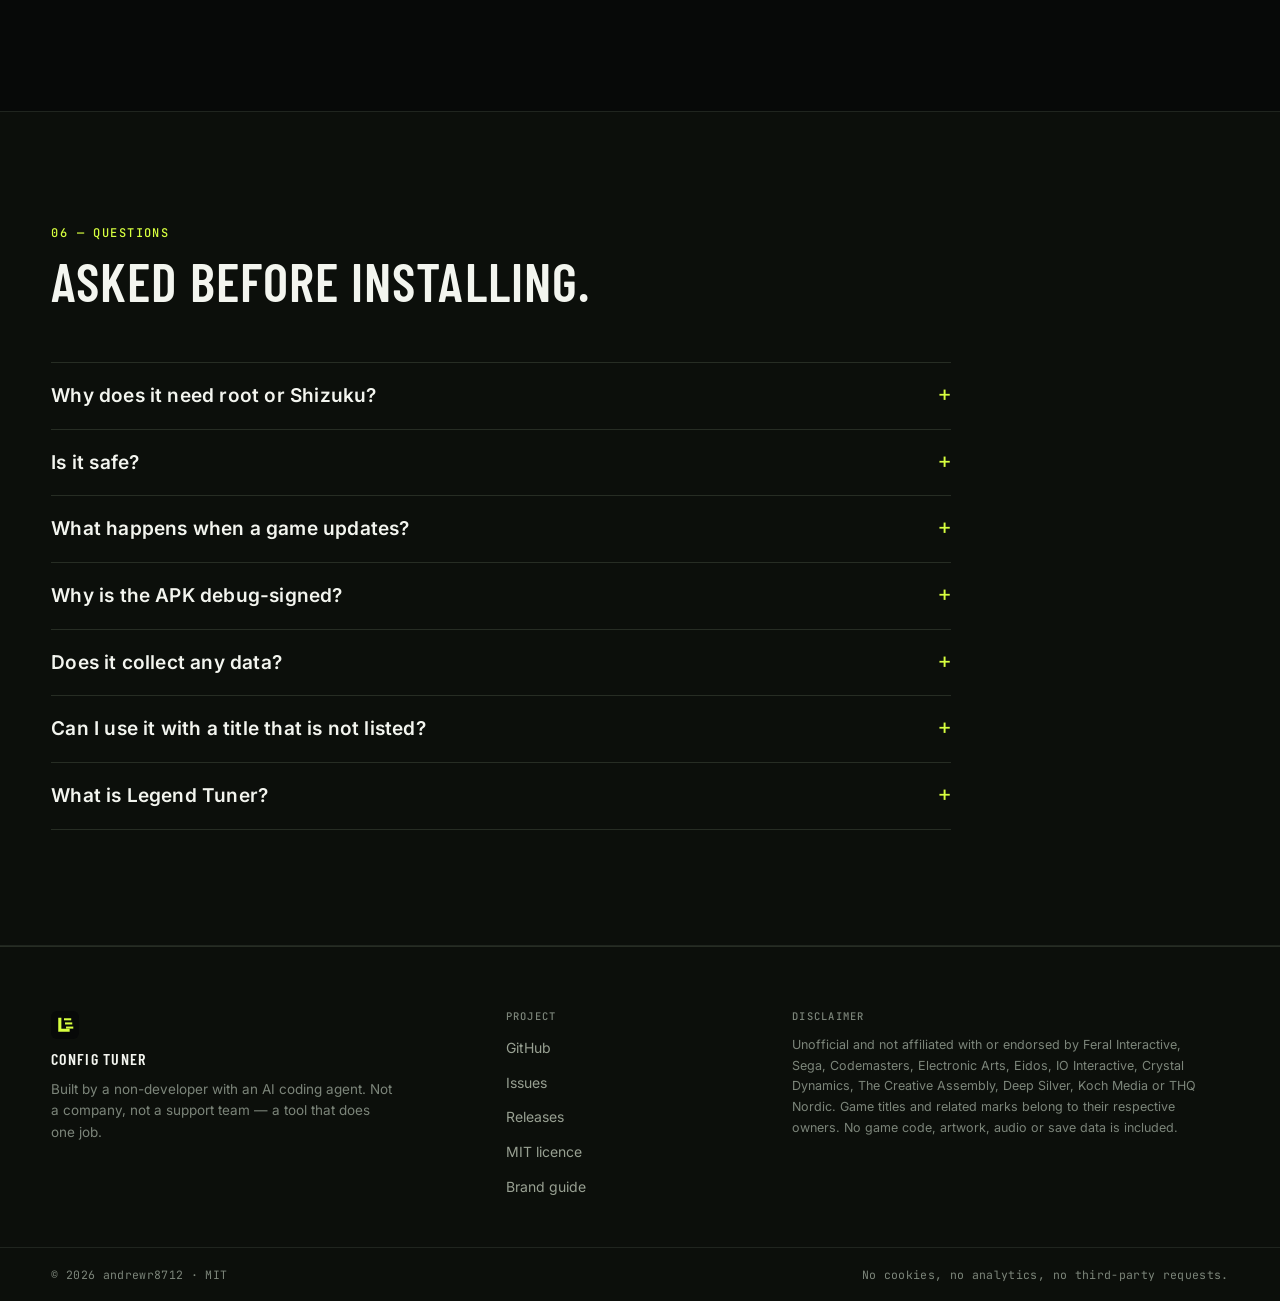
==== commit eec00bb7: "release: Config Tuner 1.3.3 - add Compose UI smoke tests for picker, editor, save and back - add zer" ====
--- a/docs/website/index.html
+++ b/docs/website/index.html
@@ -75,7 +75,7 @@
             View on GitHub
           </a>
         </div>
-        <p class="hero-note">v1.3.2 · debug-signed · 10 MB · no network permission</p>
+        <p class="hero-note">v1.3.3 · debug-signed · 10 MB · no network permission</p>
       </div>
 
       <div class="hero-art">
@@ -105,7 +105,7 @@
         <div><dt>0</dt><dd>network permissions, analytics or telemetry</dd></div>
         <div><dt>MIT</dt><dd>open source, debug-signed, on GitHub</dd></div>
       </dl>
-      <p class="proof-note">19 titles · 50 unit tests · as of 1.3.2</p>
+      <p class="proof-note">19 titles · 51 unit tests · as of 1.3.3</p>
     </div>
   </section>
 
@@ -358,7 +358,7 @@
             <figcaption>Resolution and render scale use common-value lists, not free-form steppers.</figcaption></figure>
         </div>
       </div>
-      <p class="shot-note">All four screens are the shipping 1.3.2 interface. Nothing on this page is mocked up.</p>
+      <p class="shot-note">All four screens are the current shipping interface. Nothing on this page is mocked up.</p>
     </div>
   </section>
 
@@ -392,7 +392,7 @@
         <h3>Requirements</h3>
         <dl class="req-list">
           <div><dt>Android</dt><dd>8.0 or later (API 26), target 35</dd></div>
-          <div><dt>Download</dt><dd>~10 MB APK, <span class="nowrap">v1.3.2</span> (versionCode 15)</dd></div>
+          <div><dt>Download</dt><dd>~10 MB APK, <span class="nowrap">v1.3.3</span> (versionCode 16)</dd></div>
           <div><dt>Signature</dt><dd>Debug-signed, not on Google Play</dd></div>
           <div><dt>Permissions</dt><dd>No network permission at all</dd></div>
           <div><dt>Access</dt><dd>Root, Shizuku, manual file, or direct on older Android</dd></div>
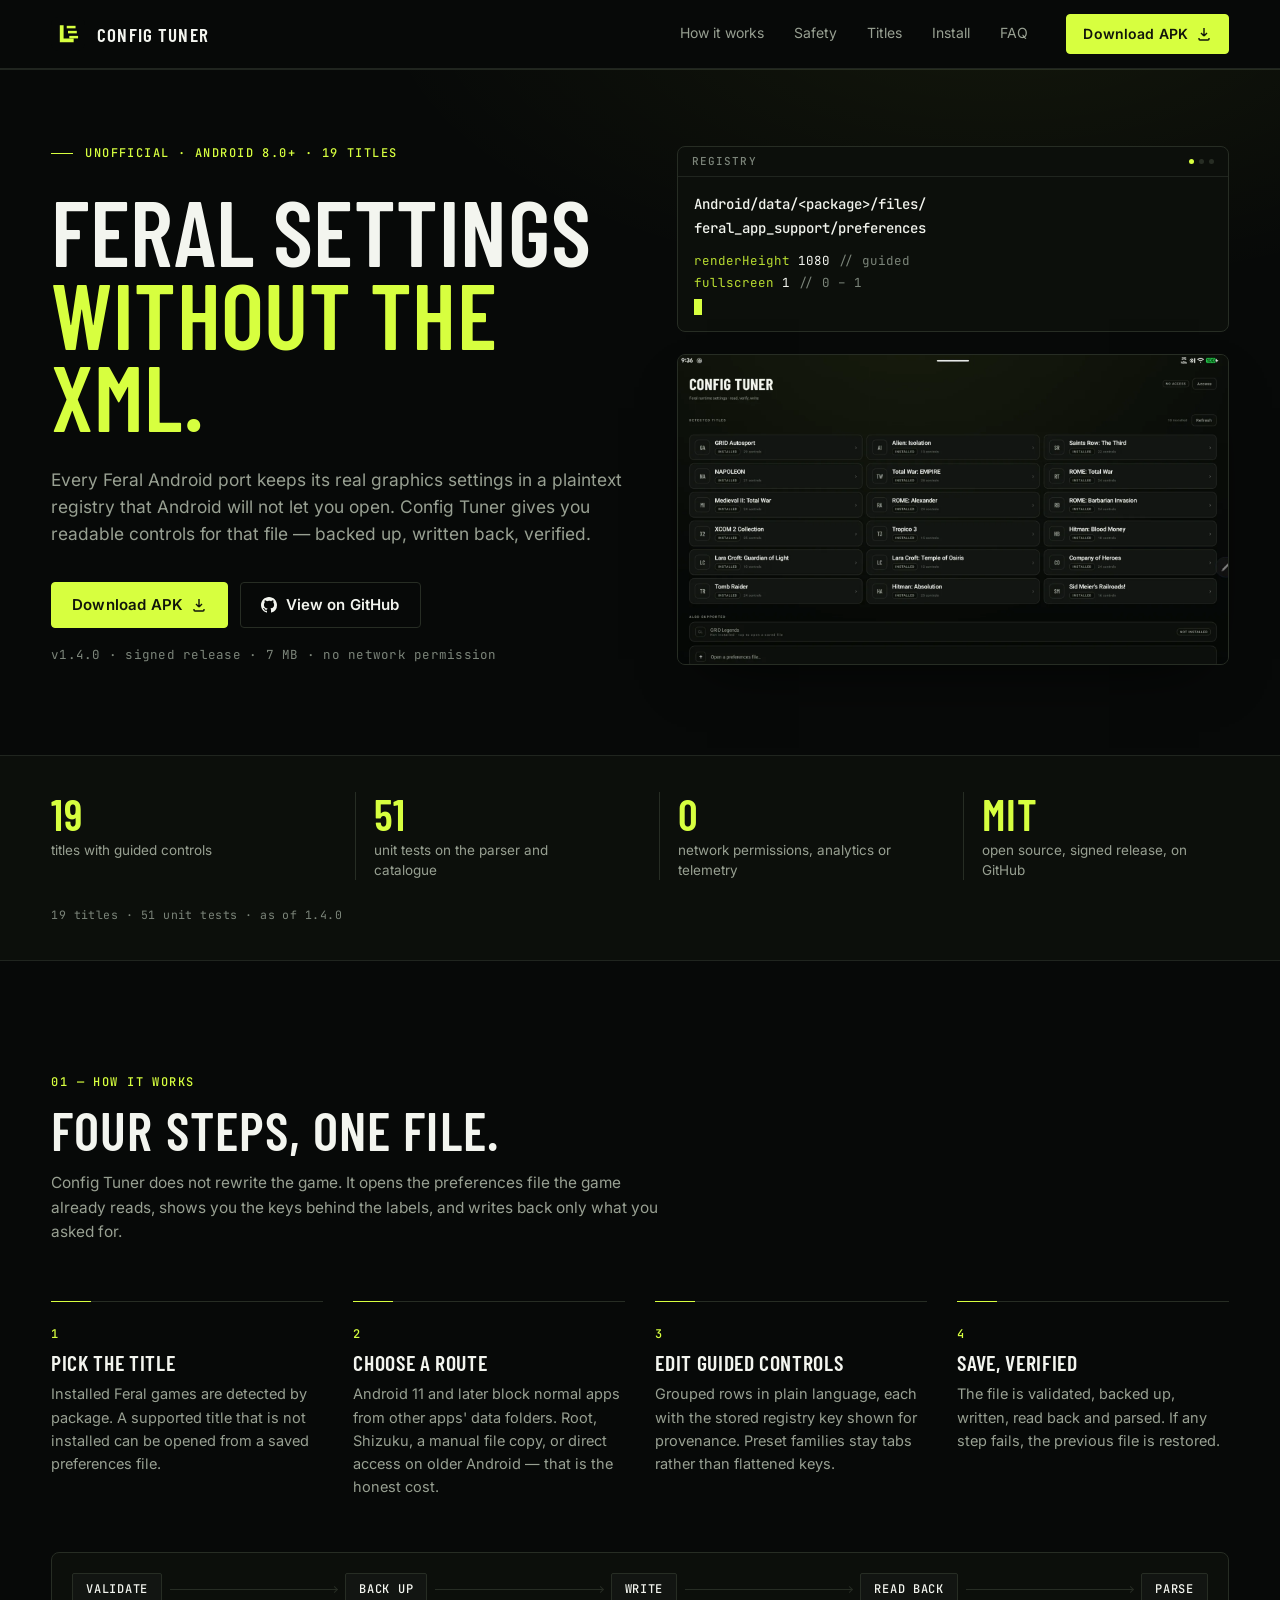
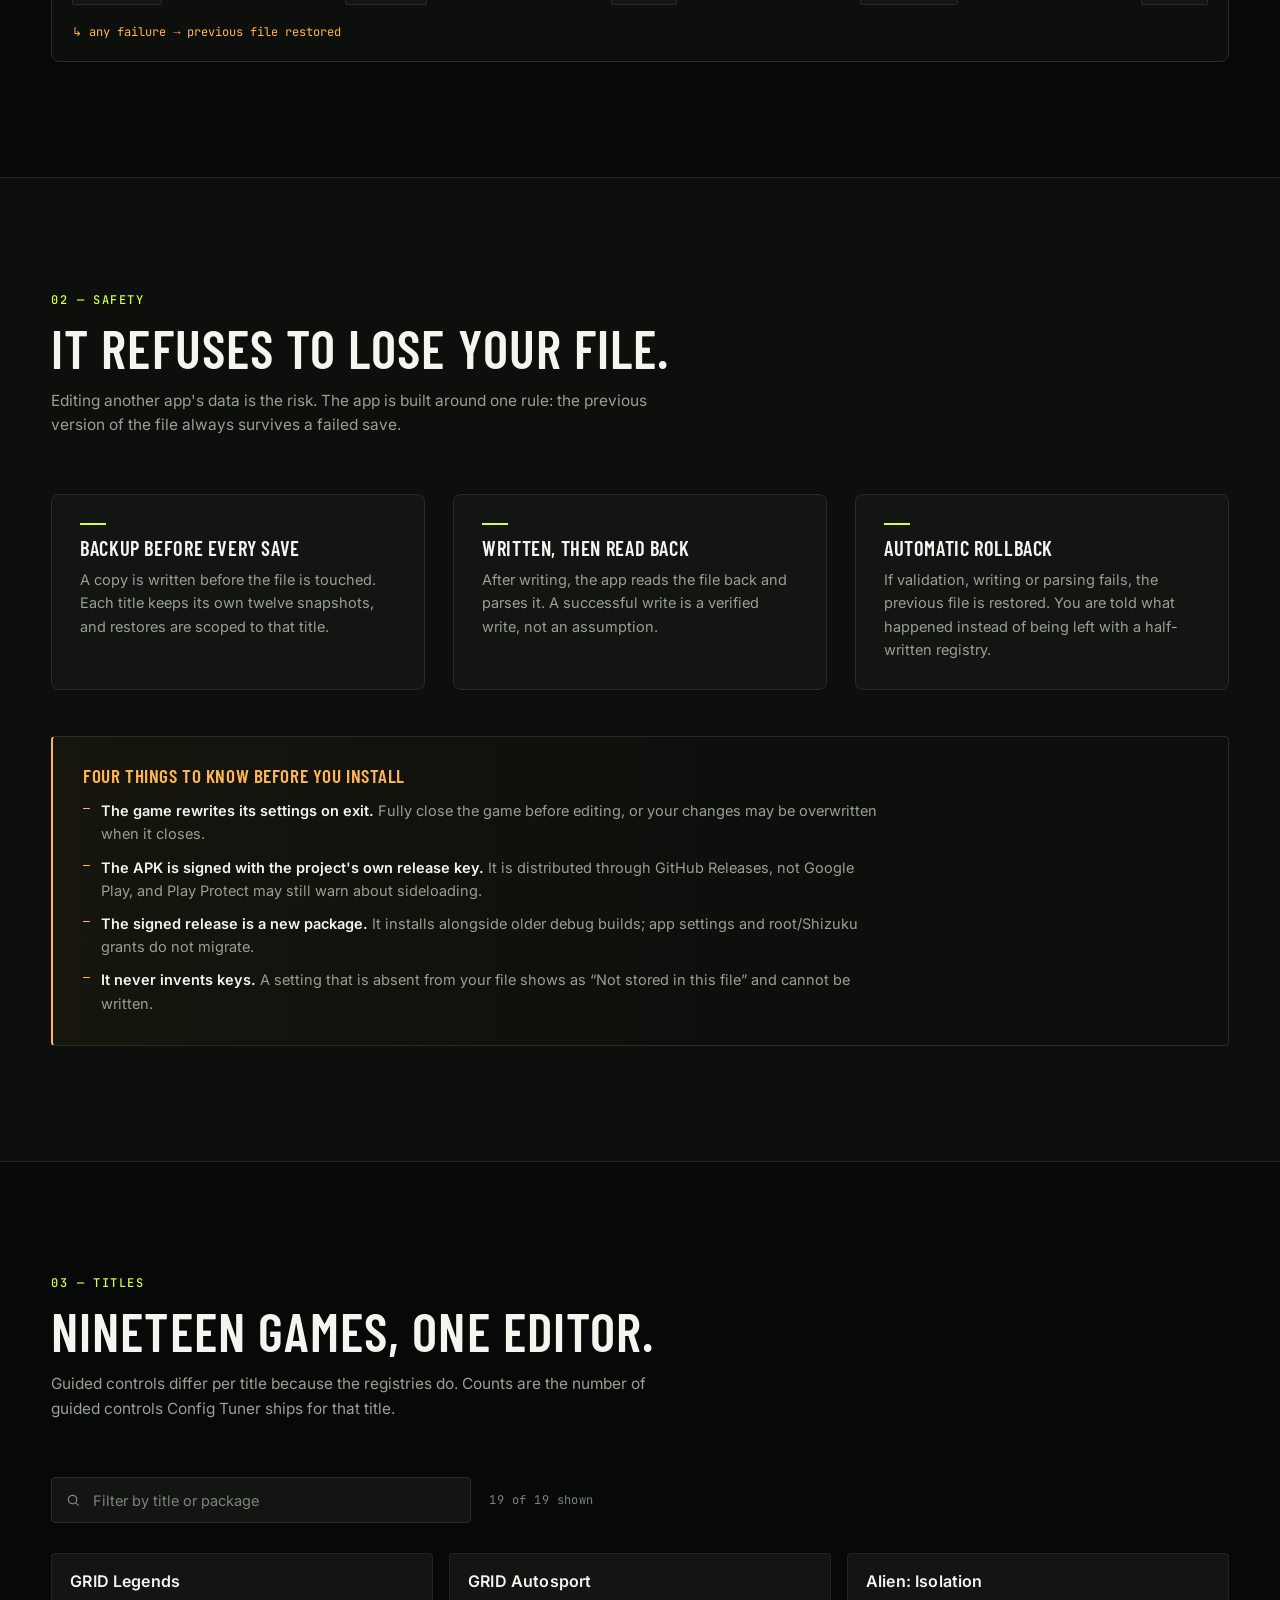
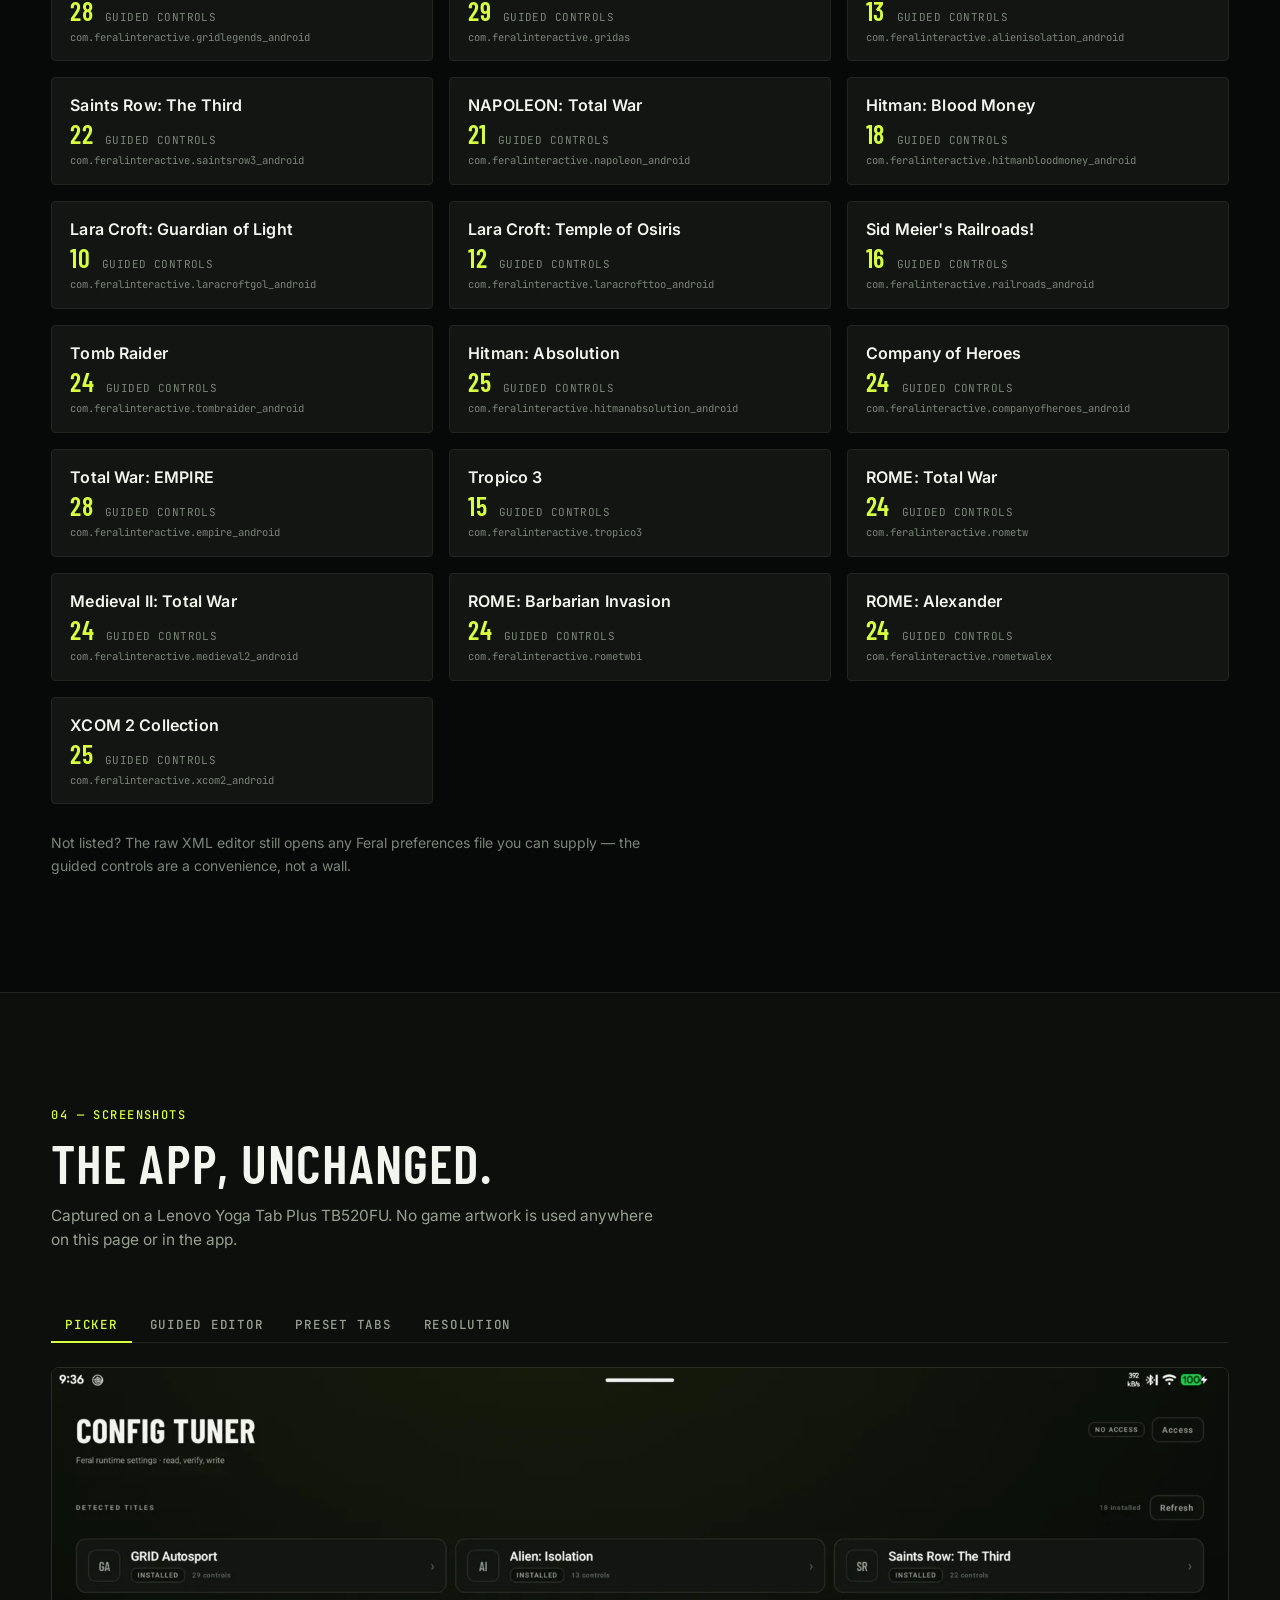
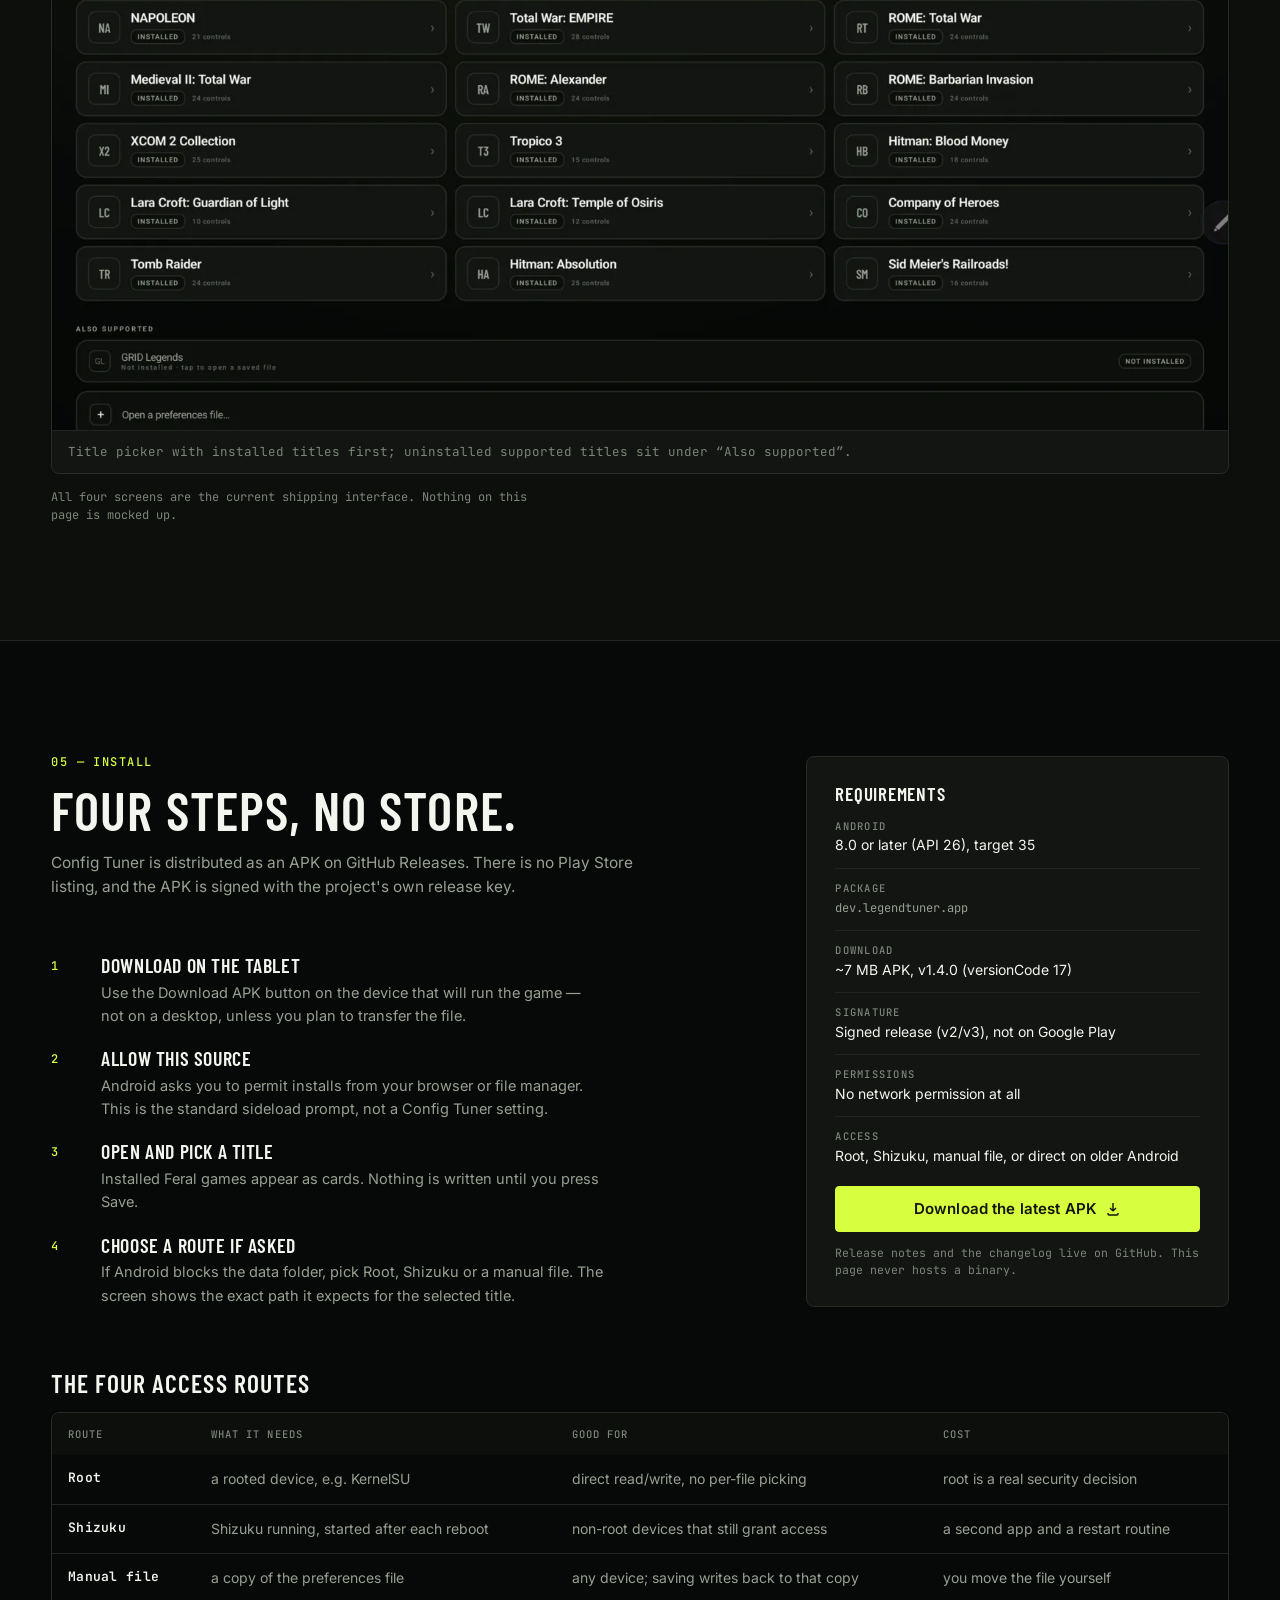
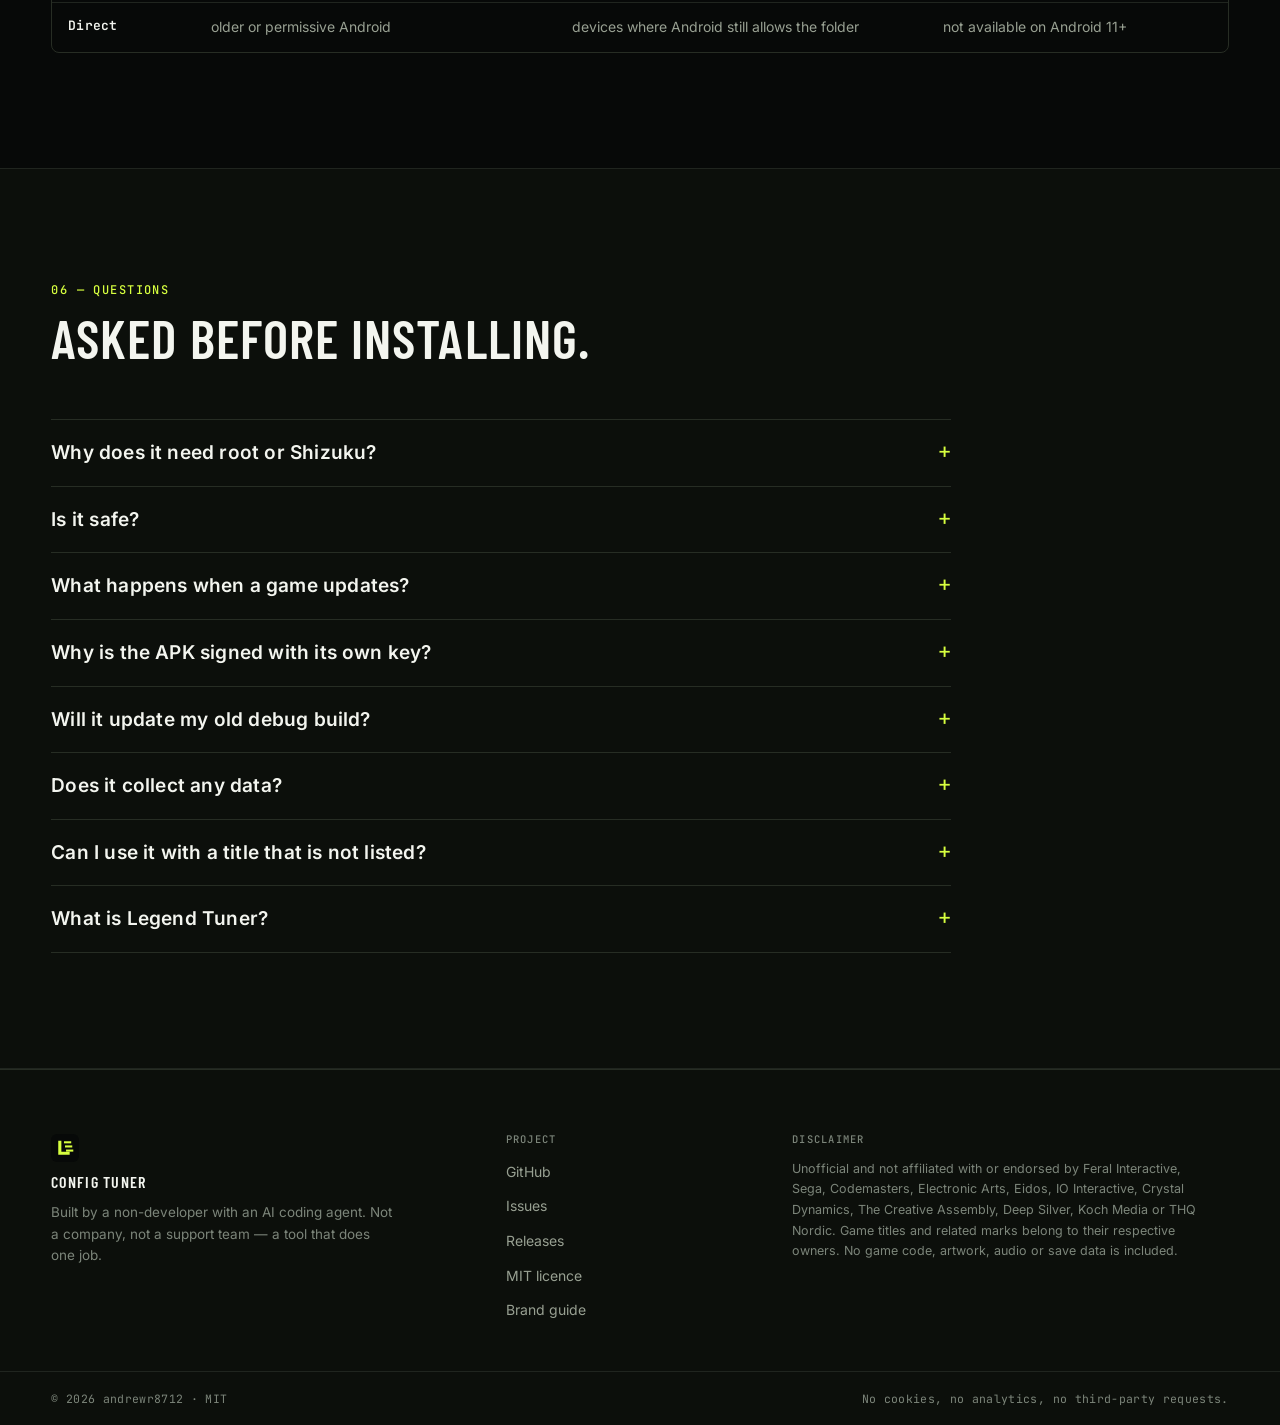
==== commit 2fba90d6: "release: Config Tuner 1.4.0" ====
--- a/docs/website/index.html
+++ b/docs/website/index.html
@@ -75,7 +75,7 @@
             View on GitHub
           </a>
         </div>
-        <p class="hero-note">v1.3.3 · debug-signed · 10 MB · no network permission</p>
+        <p class="hero-note">v1.4.0 · signed release · 7 MB · no network permission</p>
       </div>
 
       <div class="hero-art">
@@ -101,11 +101,11 @@
     <div class="wrap proof-inner">
       <dl class="proof-list">
         <div><dt>19</dt><dd>titles with guided controls</dd></div>
-        <div><dt>50</dt><dd>unit tests on the parser and catalogue</dd></div>
+        <div><dt>51</dt><dd>unit tests on the parser and catalogue</dd></div>
         <div><dt>0</dt><dd>network permissions, analytics or telemetry</dd></div>
-        <div><dt>MIT</dt><dd>open source, debug-signed, on GitHub</dd></div>
+        <div><dt>MIT</dt><dd>open source, signed release, on GitHub</dd></div>
       </dl>
-      <p class="proof-note">19 titles · 51 unit tests · as of 1.3.3</p>
+      <p class="proof-note">19 titles · 51 unit tests · as of 1.4.0</p>
     </div>
   </section>
 
@@ -187,12 +187,14 @@
       </div>
 
       <div class="caveats">
-        <h3>Three things to know before you install</h3>
+        <h3>Four things to know before you install</h3>
         <ul>
           <li><strong>The game rewrites its settings on exit.</strong> Fully close the game before
             editing, or your changes may be overwritten when it closes.</li>
-          <li><strong>The APK is debug-signed.</strong> It is distributed through GitHub Releases, not
-            Google Play, and Play Protect may warn about it.</li>
+          <li><strong>The APK is signed with the project's own release key.</strong> It is distributed
+            through GitHub Releases, not Google Play, and Play Protect may still warn about sideloading.</li>
+          <li><strong>The signed release is a new package.</strong> It installs alongside older debug
+            builds; app settings and root/Shizuku grants do not migrate.</li>
           <li><strong>It never invents keys.</strong> A setting that is absent from your file shows as
             “Not stored in this file” and cannot be written.</li>
         </ul>
@@ -370,7 +372,7 @@
           <p class="sec-kicker">05 — Install</p>
           <h2>Four steps, no store.</h2>
           <p class="sec-lede">Config Tuner is distributed as an APK on GitHub Releases. There is no
-            Play Store listing, and the build is debug-signed.</p>
+            Play Store listing, and the APK is signed with the project's own release key.</p>
         </header>
 
         <ol class="install-steps">
@@ -392,8 +394,9 @@
         <h3>Requirements</h3>
         <dl class="req-list">
           <div><dt>Android</dt><dd>8.0 or later (API 26), target 35</dd></div>
-          <div><dt>Download</dt><dd>~10 MB APK, <span class="nowrap">v1.3.3</span> (versionCode 16)</dd></div>
-          <div><dt>Signature</dt><dd>Debug-signed, not on Google Play</dd></div>
+          <div><dt>Package</dt><dd><code>dev.legendtuner.app</code></dd></div>
+          <div><dt>Download</dt><dd>~7 MB APK, <span class="nowrap">v1.4.0</span> (versionCode 17)</dd></div>
+          <div><dt>Signature</dt><dd>Signed release (v2/v3), not on Google Play</dd></div>
           <div><dt>Permissions</dt><dd>No network permission at all</dd></div>
           <div><dt>Access</dt><dd>Root, Shizuku, manual file, or direct on older Android</dd></div>
         </dl>
@@ -453,10 +456,17 @@
             editor remains available. After a large game update, re-check the settings you rely on.</p>
         </details>
         <details>
-          <summary>Why is the APK debug-signed?</summary>
-          <p>The project is built and released outside Google Play, so it uses a debug signature rather
-            than a Play signing key. Android will warn you, and Play Protect may prompt. The package
-            name stays the same between releases so updates install over the previous one.</p>
+          <summary>Why is the APK signed with its own key?</summary>
+          <p>Android requires every APK to be signed. Config Tuner is released outside Google Play, so
+            it uses a dedicated release key rather than a Play signing key. That key stays the same for
+            future releases, so updates install over this one. Play Protect may still warn because the
+            APK is sideloaded.</p>
+        </details>
+        <details>
+          <summary>Will it update my old debug build?</summary>
+          <p>No. The signed release uses the new package <code>dev.legendtuner.app</code>, while older
+            debug builds use <code>dev.legendtuner.app.debug</code>. Install the release separately and
+            grant root or Shizuku access again; app-private settings do not carry over.</p>
         </details>
         <details>
           <summary>Does it collect any data?</summary>
